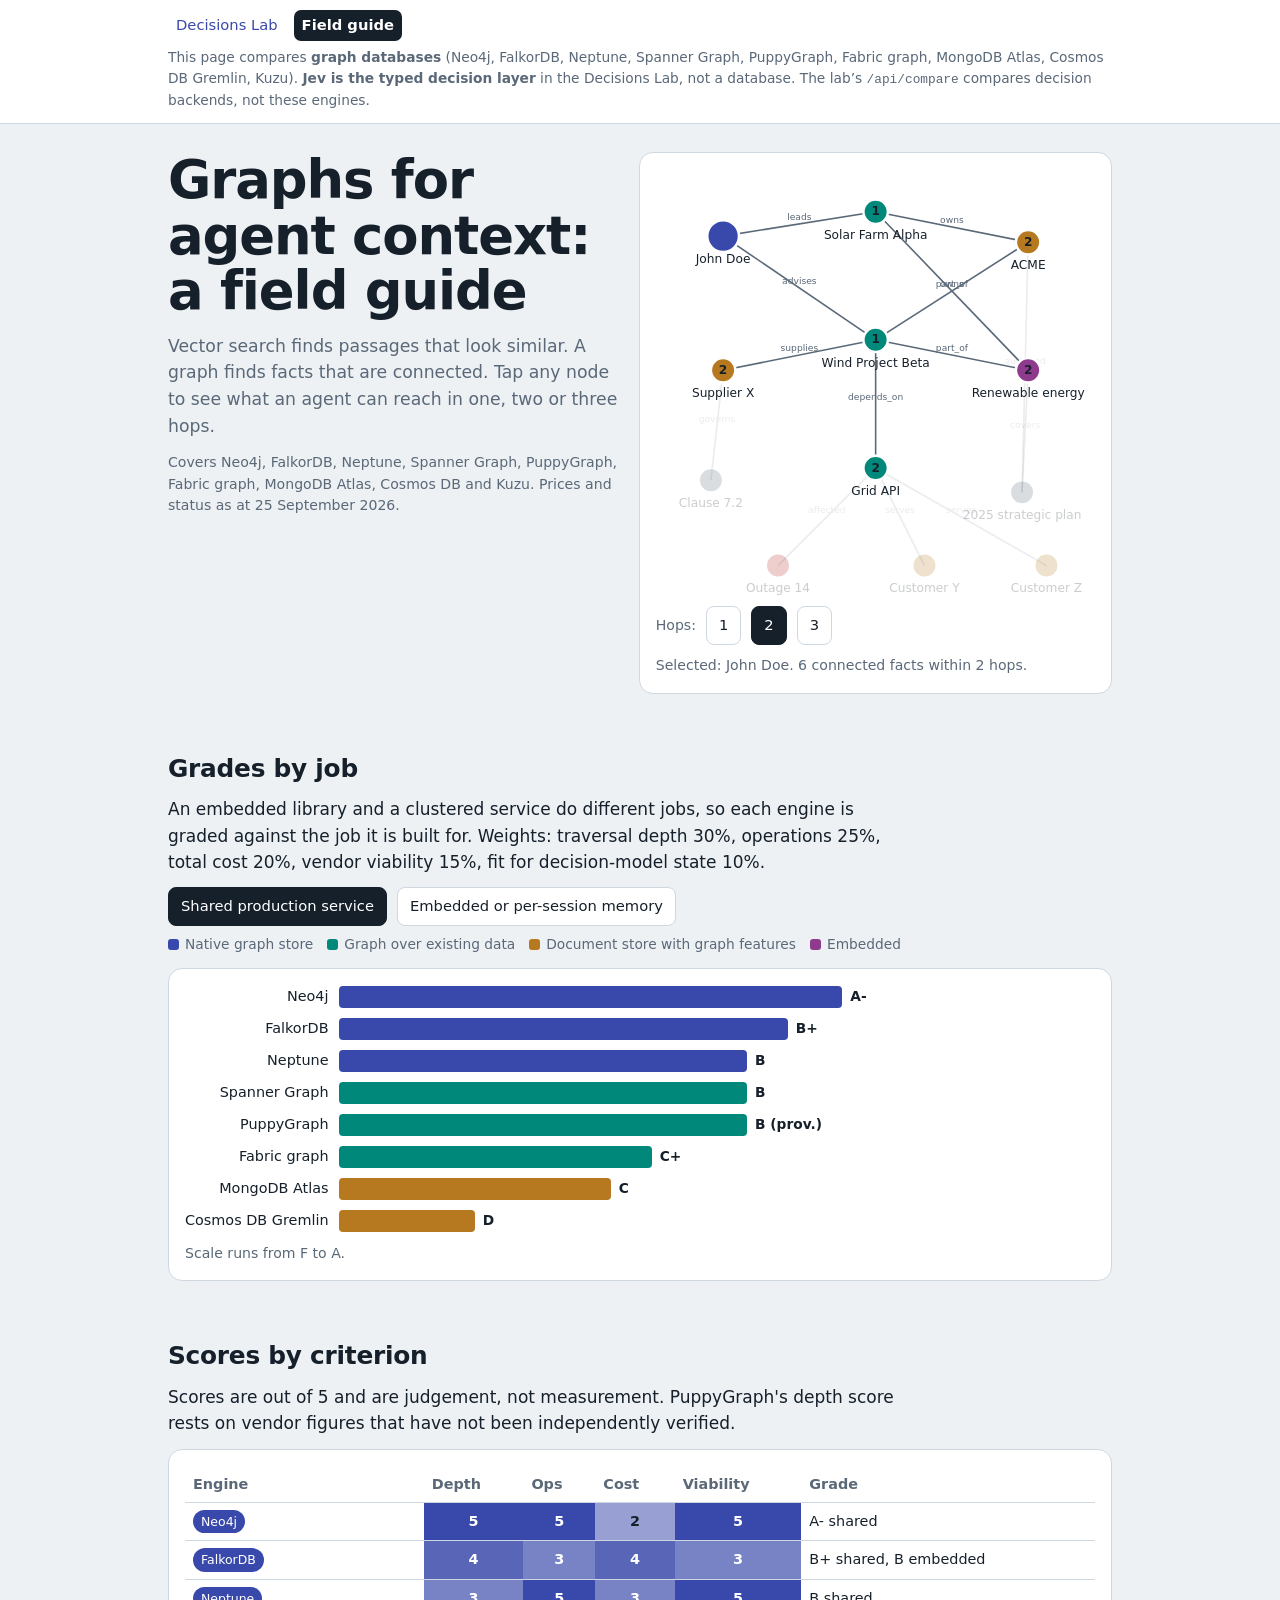
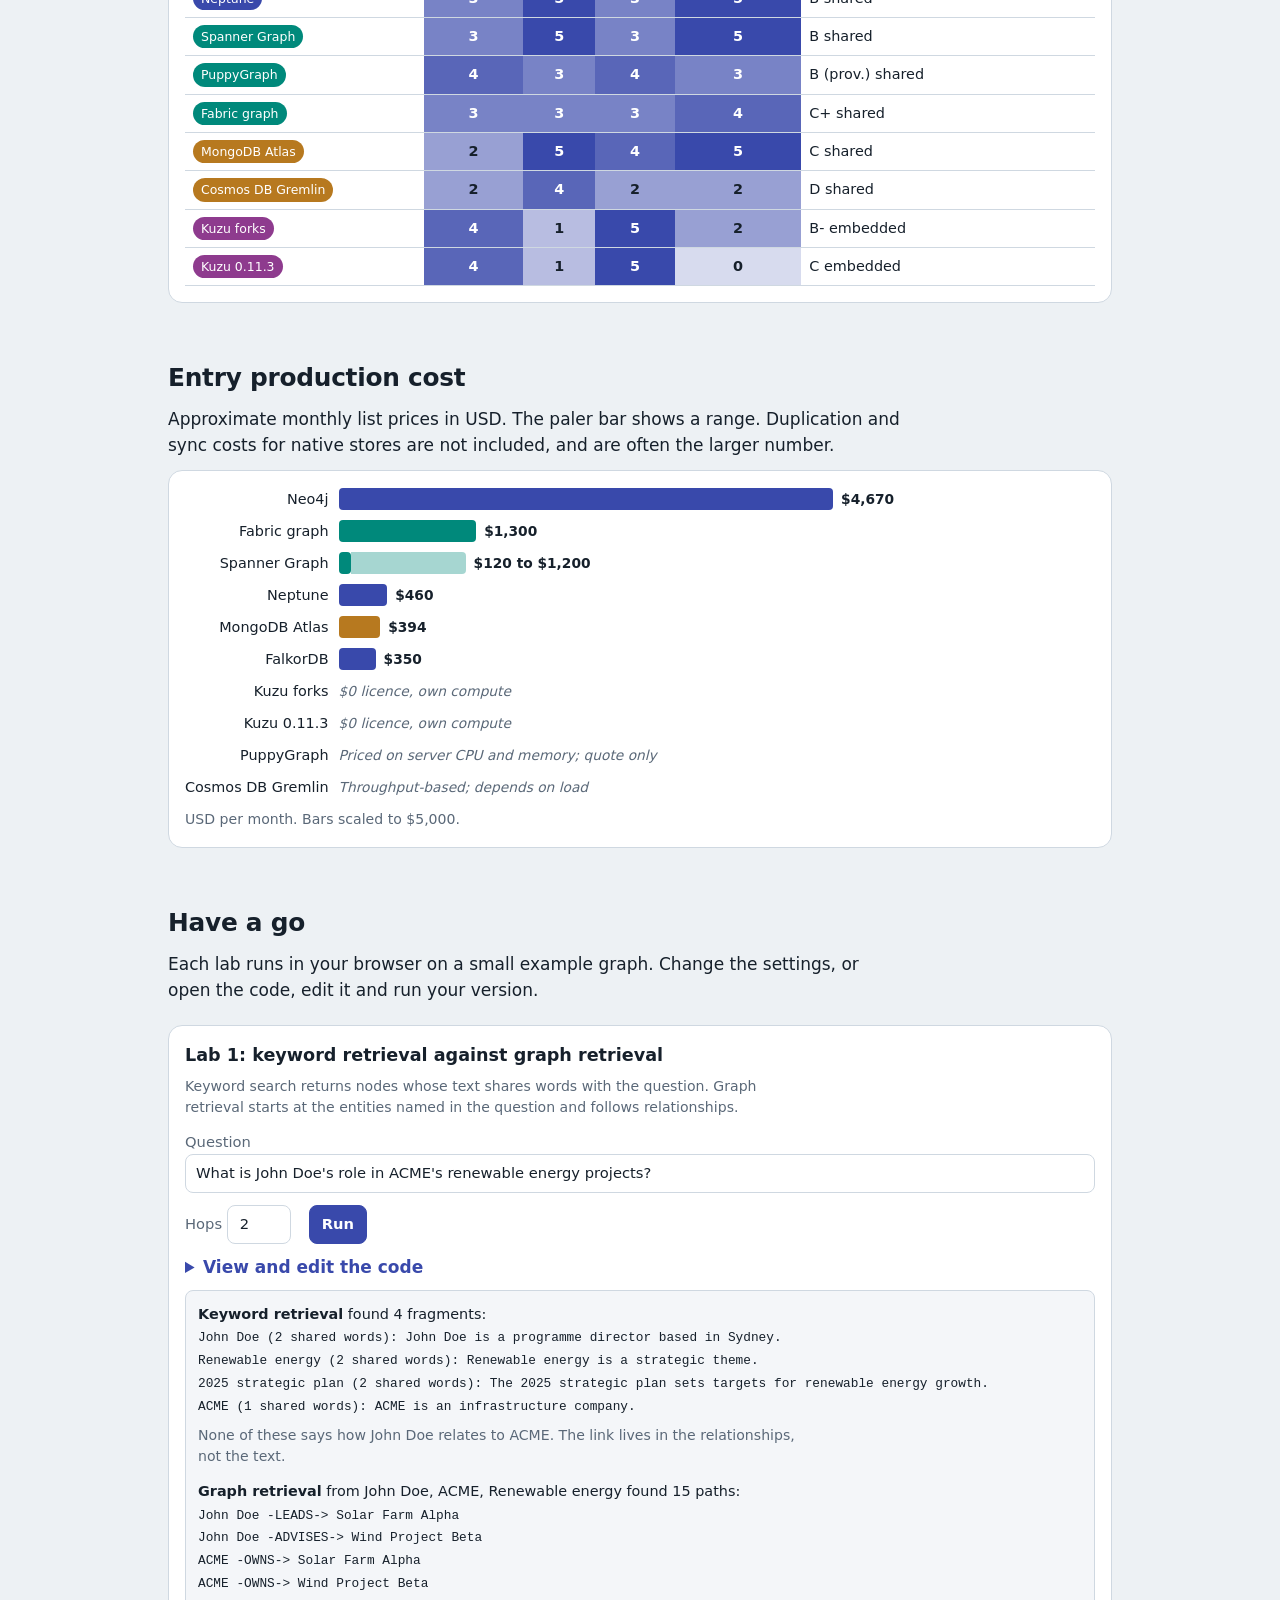
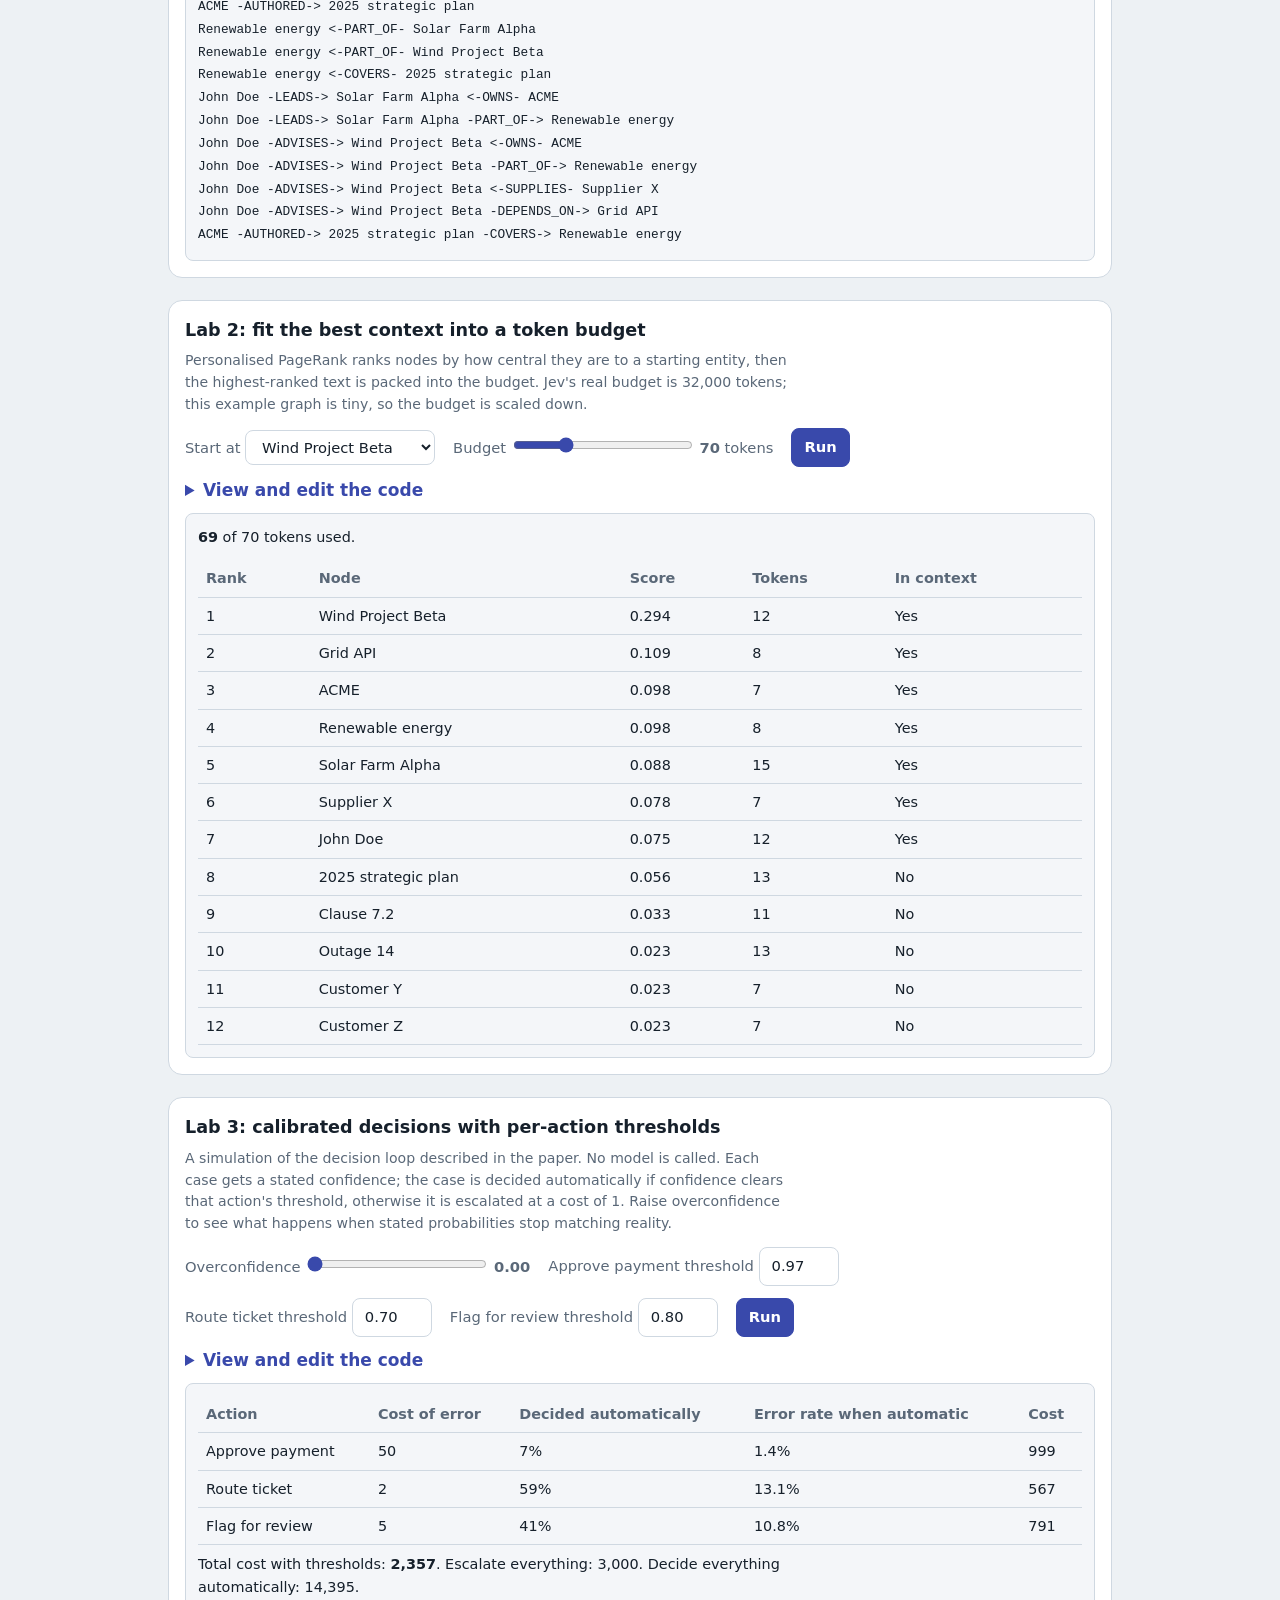
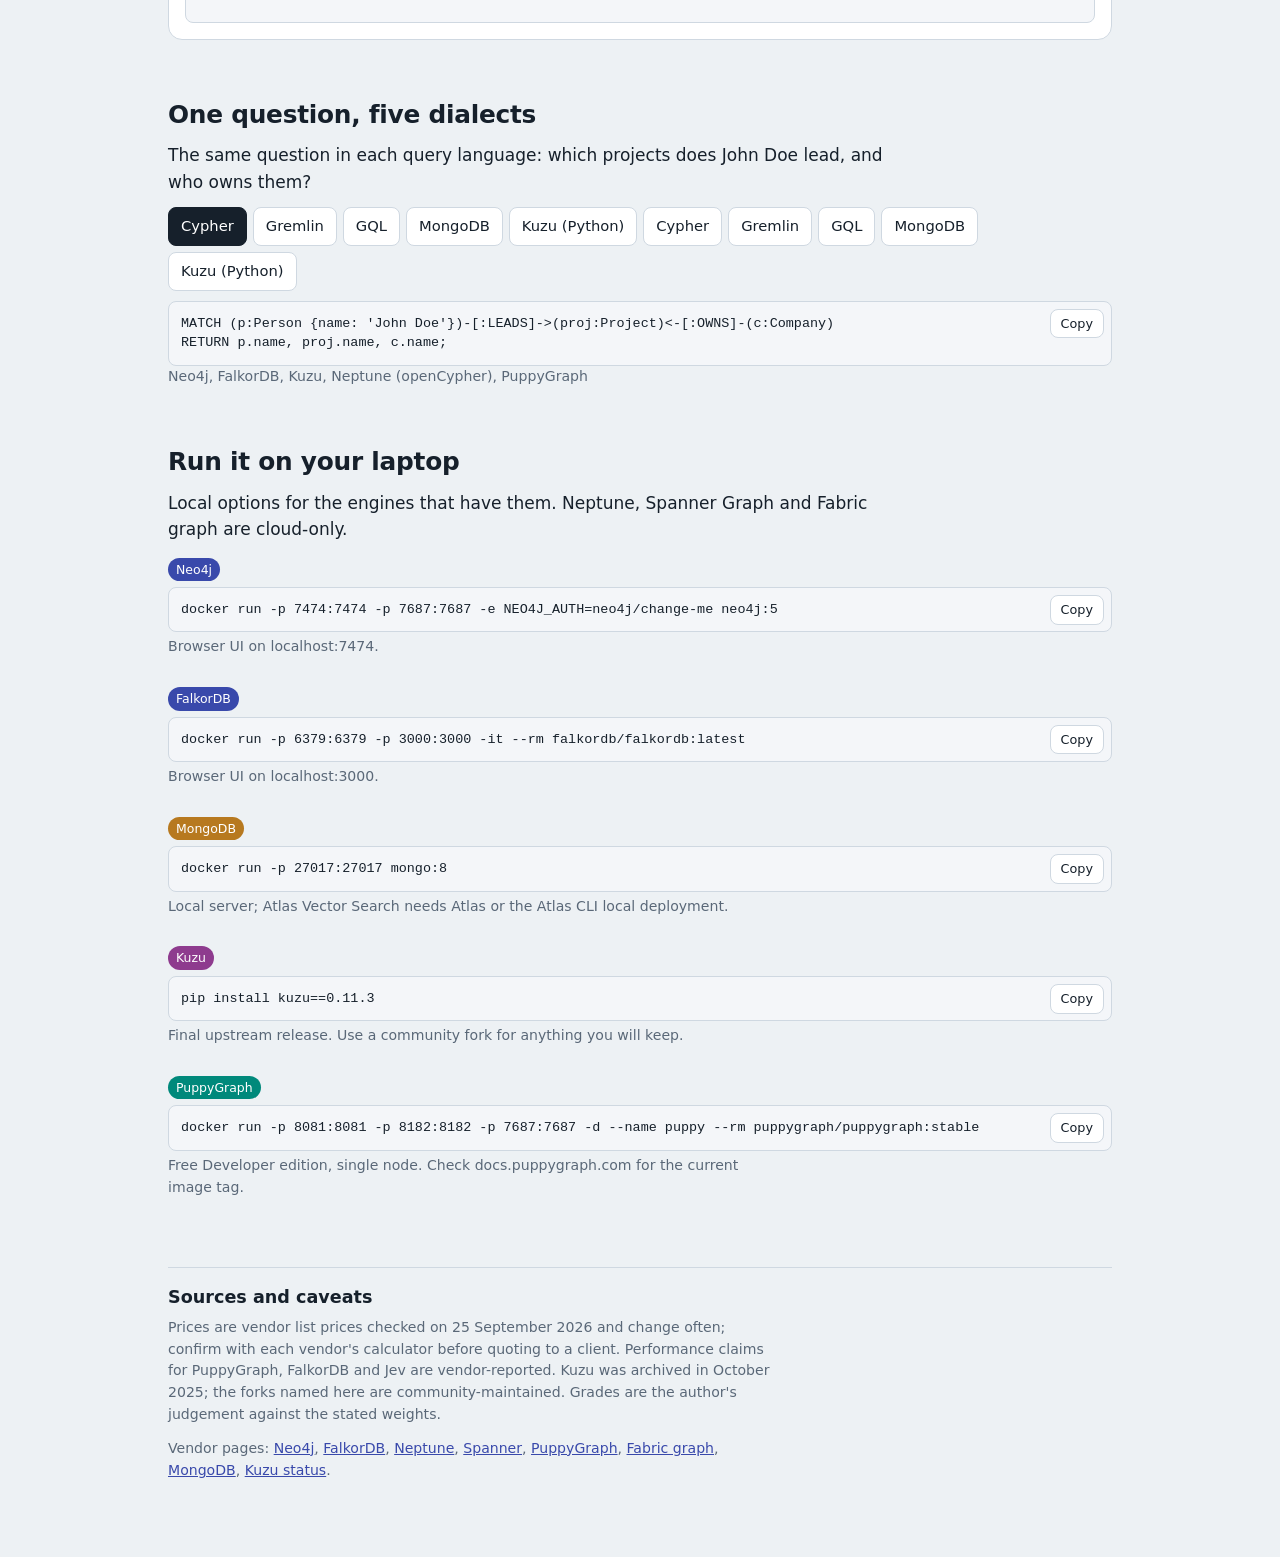
==== web/field-guide.html @ 36dfdb2a "Replace Streamlit template with GraphRAG Decisions Lab Serve the typed-decision lab at / and the gra" ====
<!DOCTYPE html>
<!-- saved from url=(0092)https://df6c5aef-cddd-4e1d-be6d-79af38deee7f.frame.claudeusercontent.com/_f/1790283104-c4ec/ -->
<html lang="en-GB" data-theme="light" style="color-scheme: light;"><head><meta http-equiv="Content-Type" content="text/html; charset=UTF-8">

<meta name="viewport" content="width=device-width, initial-scale=1, viewport-fit=cover">
<title>Graphs for agent context: a field guide</title>
<link rel="preconnect" href="https://fonts.googleapis.com/">
<link rel="preconnect" href="https://fonts.gstatic.com/" crossorigin="">
<link href="field-guide_files/css2" rel="stylesheet">
<style>
:root{
  --bg:#edf1f4;--paper:#ffffff;--ink:#16202b;--muted:#5a6878;--line:#cfd8e1;--code:#f4f6f9;
  --native:#3949ab;--over:#00897b;--doc:#b7791f;--embed:#8e3b8e;--warn:#b3261e;
  box-sizing:border-box;padding-top:env(safe-area-inset-top,0px);padding-bottom:env(safe-area-inset-bottom,0px);
}
@media (prefers-color-scheme:dark){:root:not([data-theme="light"]){
  --bg:#10151c;--paper:#182029;--ink:#e6edf3;--muted:#9aa8b6;--line:#2c3845;--code:#121920;
  --native:#8c9eff;--over:#4db6ac;--doc:#e0a84a;--embed:#d08bd0;--warn:#ff8a80;}}
:root[data-theme="dark"]{--bg:#10151c;--paper:#182029;--ink:#e6edf3;--muted:#9aa8b6;--line:#2c3845;--code:#121920;
  --native:#8c9eff;--over:#4db6ac;--doc:#e0a84a;--embed:#d08bd0;--warn:#ff8a80;}
html{scroll-padding-top:env(safe-area-inset-top,0px)}
*,*::before,*::after{box-sizing:inherit}
body{margin:0;background:var(--bg);color:var(--ink);font:400 17px/1.55 "Instrument Sans",system-ui,-apple-system,"Segoe UI",sans-serif}
main{max-width:980px;margin:0 auto;padding:28px 18px 64px}
h1{font-size:clamp(2rem,6vw,3.3rem);line-height:1.05;letter-spacing:-.02em;margin:0 0 14px;font-weight:700;max-width:16ch}
h2{font-size:1.55rem;letter-spacing:-.01em;margin:56px 0 8px}
h3{font-size:1.1rem;margin:0 0 6px}
p{max-width:68ch;margin:0 0 12px}
.lede{color:var(--muted);font-size:1.08rem}
a{color:var(--native)}
code,pre,textarea{font-family:"JetBrains Mono",ui-monospace,Menlo,Consolas,monospace;font-size:.84rem}
.hero{display:grid;grid-template-columns:1fr;gap:20px;align-items:start}
@media(min-width:820px){.hero{grid-template-columns:1fr 1.05fr}}
.panel{background:var(--paper);border:1px solid var(--line);border-radius:14px;padding:16px}
.graphbox svg{width:100%;height:auto;display:block}
.node circle{stroke:var(--paper);stroke-width:2;cursor:pointer}
.node text{font-size:10px;fill:var(--ink);pointer-events:none}
.node.dim{opacity:.22}.edge.dim{opacity:.12}
.edge line{stroke:var(--muted);stroke-width:1.3}
.edge text{font-size:7.5px;fill:var(--muted)}
.hopbadge{font-size:9px;font-weight:700;fill:#fff;pointer-events:none}
.controls{display:flex;flex-wrap:wrap;gap:10px;align-items:center;margin:10px 0 0}
button,select,input[type=number]{font:inherit;font-size:.92rem;border:1px solid var(--line);background:var(--paper);color:var(--ink);border-radius:8px;padding:7px 12px}
button{cursor:pointer}
button.primary{background:var(--native);border-color:var(--native);color:#fff;font-weight:600}
button[aria-pressed="true"]{background:var(--ink);color:var(--paper);border-color:var(--ink)}
button:focus-visible,select:focus-visible,input:focus-visible,textarea:focus-visible{outline:3px solid var(--over);outline-offset:2px}
label{font-size:.92rem;color:var(--muted)}
input[type=range]{width:180px;accent-color:var(--native)}
.legend{display:flex;flex-wrap:wrap;gap:14px;font-size:.86rem;color:var(--muted);margin:8px 0 12px}
.legend span::before{content:"";display:inline-block;width:11px;height:11px;border-radius:3px;margin-right:6px;vertical-align:-1px;background:var(--c)}
.chart svg{width:100%;height:auto;display:block}
.chart text{fill:var(--ink);font-family:"Instrument Sans",system-ui,sans-serif}
.scroll{overflow-x:auto}
table{border-collapse:collapse;width:100%;font-size:.9rem}
th,td{text-align:left;padding:7px 8px;border-bottom:1px solid var(--line);vertical-align:top}
th{color:var(--muted);font-weight:600}
td.num{text-align:center;font-weight:700}
.heat td.num{color:#fff}
.lab{margin-top:22px}
.lab .params{display:flex;flex-wrap:wrap;gap:12px 18px;align-items:center;margin:8px 0}
details{margin:10px 0}
summary{cursor:pointer;color:var(--native);font-weight:600}
textarea{width:100%;min-height:220px;background:var(--code);color:var(--ink);border:1px solid var(--line);border-radius:8px;padding:10px;line-height:1.45;tab-size:2}
.out{background:var(--code);border:1px solid var(--line);border-radius:8px;padding:12px;margin-top:10px;font-size:.9rem;overflow-x:auto}
.out .path{font-family:"JetBrains Mono",monospace;font-size:.8rem;display:block;margin:3px 0}
.note{font-size:.88rem;color:var(--muted)}
.err{color:var(--warn)}
.tabs{display:flex;flex-wrap:wrap;gap:6px;margin:10px 0}
pre{background:var(--code);border:1px solid var(--line);border-radius:8px;padding:12px;overflow-x:auto;margin:0;line-height:1.45}
.snip{position:relative}
.copy{position:absolute;top:8px;right:8px;font-size:.8rem;padding:4px 10px}
.runlist{display:grid;gap:14px}
.pill{display:inline-block;white-space:nowrap;font-size:.78rem;padding:2px 8px;border-radius:99px;color:#fff;background:var(--c)}
.hero>*,.runlist>*,.snip,.panel{min-width:0}
pre{max-width:100%}
.bars{display:grid;grid-template-columns:minmax(96px,max-content) 1fr;gap:8px 10px;align-items:center;font-size:.9rem}
.bars .blab{text-align:right;color:var(--ink)}
.bars .track{position:relative;height:24px;display:flex;align-items:center;gap:8px}
.bars .bar{height:22px;border-radius:4px;background:var(--c);flex:none}
.bars .rng{height:22px;border-radius:0 4px 4px 0;background:var(--c);opacity:.35;flex:none;margin-left:-8px}
.bars .val{font-weight:700;white-space:nowrap;font-size:.86rem}
.bars .val.soft{font-weight:400;font-style:italic;color:var(--muted);white-space:normal}
.axis{display:flex;justify-content:space-between;font-size:.8rem;color:var(--muted);margin:6px 0 0}
footer{margin-top:56px;border-top:1px solid var(--line);padding-top:16px}
@media (prefers-reduced-motion:reduce){*{transition:none!important}}

.demo-bar{position:sticky;top:0;z-index:20;background:var(--paper);border-bottom:1px solid var(--line)}
.demo-bar-in{max-width:980px;margin:0 auto;padding:10px 18px 12px;display:grid;gap:6px}
.demo-bar nav{display:flex;flex-wrap:wrap;gap:8px;align-items:center;font-size:.92rem}
.demo-bar a{color:var(--native);text-decoration:none;padding:4px 8px;border-radius:7px}
.demo-bar a:hover{background:var(--code)}
.demo-bar .here{padding:4px 8px;border-radius:7px;background:var(--ink);color:var(--paper);font-weight:600}
.demo-bar p{margin:0;max-width:none;font-size:.86rem;color:var(--muted)}
.demo-bar code{font-size:.8rem}
</style>
</head>
<body>
<header class="demo-bar">
  <div class="demo-bar-in">
    <nav aria-label="Demo pages">
      <a href="/">Decisions Lab</a>
      <span class="here">Field guide</span>
    </nav>
    <p>This page compares <strong>graph databases</strong> (Neo4j, FalkorDB, Neptune, Spanner Graph, PuppyGraph, Fabric graph, MongoDB Atlas, Cosmos DB Gremlin, Kuzu). <strong>Jev is the typed decision layer</strong> in the Decisions Lab, not a database. The lab&rsquo;s <code>/api/compare</code> compares decision backends, not these engines.</p>
  </div>
</header>

<main>

<section class="hero">
  <div>
    <h1>Graphs for agent context: a field guide</h1>
    <p class="lede">Vector search finds passages that look similar. A graph finds facts that are connected. Tap any node to see what an agent can reach in one, two or three hops.</p>
    <p class="note">Covers Neo4j, FalkorDB, Neptune, Spanner Graph, PuppyGraph, Fabric graph, MongoDB Atlas, Cosmos DB and Kuzu. Prices and status as at 25 September 2026.</p>
  </div>
  <div class="panel graphbox">
    <svg id="heroGraph" viewBox="0 0 360 350" role="img" aria-label="Example knowledge graph. Select a node to highlight its neighbourhood."><g class="edge"><line x1="55" y1="55" x2="180" y2="35"></line><text x="117.5" y="42" text-anchor="middle">leads</text></g><g class="edge"><line x1="55" y1="55" x2="180" y2="140"></line><text x="117.5" y="94.5" text-anchor="middle">advises</text></g><g class="edge"><line x1="305" y1="60" x2="180" y2="35"></line><text x="242.5" y="44.5" text-anchor="middle">owns</text></g><g class="edge"><line x1="305" y1="60" x2="180" y2="140"></line><text x="242.5" y="97" text-anchor="middle">owns</text></g><g class="edge"><line x1="180" y1="35" x2="305" y2="165"></line><text x="242.5" y="97" text-anchor="middle">part_of</text></g><g class="edge"><line x1="180" y1="140" x2="305" y2="165"></line><text x="242.5" y="149.5" text-anchor="middle">part_of</text></g><g class="edge dim"><line x1="300" y1="265" x2="305" y2="165"></line><text x="302.5" y="212" text-anchor="middle">covers</text></g><g class="edge dim"><line x1="305" y1="60" x2="300" y2="265"></line><text x="302.5" y="159.5" text-anchor="middle">authored</text></g><g class="edge"><line x1="55" y1="165" x2="180" y2="140"></line><text x="117.5" y="149.5" text-anchor="middle">supplies</text></g><g class="edge dim"><line x1="45" y1="255" x2="55" y2="165"></line><text x="50" y="207" text-anchor="middle">governs</text></g><g class="edge"><line x1="180" y1="140" x2="180" y2="245"></line><text x="180" y="189.5" text-anchor="middle">depends_on</text></g><g class="edge dim"><line x1="100" y1="325" x2="180" y2="245"></line><text x="140" y="282" text-anchor="middle">affected</text></g><g class="edge dim"><line x1="180" y1="245" x2="220" y2="325"></line><text x="200" y="282" text-anchor="middle">serves</text></g><g class="edge dim"><line x1="180" y1="245" x2="320" y2="325"></line><text x="250" y="282" text-anchor="middle">serves</text></g><g class="node" tabindex="0" role="button" aria-label="John Doe"><circle cx="55" cy="55" r="13" fill="var(--native)"></circle><text x="55" y="77" text-anchor="middle">John Doe</text></g><g class="node" tabindex="0" role="button" aria-label="Solar Farm Alpha"><circle cx="180" cy="35" r="10" fill="var(--over)"></circle><text x="180" y="38" text-anchor="middle" class="hopbadge">1</text><text x="180" y="57" text-anchor="middle">Solar Farm Alpha</text></g><g class="node" tabindex="0" role="button" aria-label="ACME"><circle cx="305" cy="60" r="10" fill="var(--doc)"></circle><text x="305" y="63" text-anchor="middle" class="hopbadge">2</text><text x="305" y="82" text-anchor="middle">ACME</text></g><g class="node" tabindex="0" role="button" aria-label="Wind Project Beta"><circle cx="180" cy="140" r="10" fill="var(--over)"></circle><text x="180" y="143" text-anchor="middle" class="hopbadge">1</text><text x="180" y="162" text-anchor="middle">Wind Project Beta</text></g><g class="node" tabindex="0" role="button" aria-label="Renewable energy"><circle cx="305" cy="165" r="10" fill="var(--embed)"></circle><text x="305" y="168" text-anchor="middle" class="hopbadge">2</text><text x="305" y="187" text-anchor="middle">Renewable energy</text></g><g class="node dim" tabindex="0" role="button" aria-label="2025 strategic plan"><circle cx="300" cy="265" r="10" fill="var(--muted)"></circle><text x="300" y="287" text-anchor="middle">2025 strategic plan</text></g><g class="node" tabindex="0" role="button" aria-label="Supplier X"><circle cx="55" cy="165" r="10" fill="var(--doc)"></circle><text x="55" y="168" text-anchor="middle" class="hopbadge">2</text><text x="55" y="187" text-anchor="middle">Supplier X</text></g><g class="node dim" tabindex="0" role="button" aria-label="Clause 7.2"><circle cx="45" cy="255" r="10" fill="var(--muted)"></circle><text x="45" y="277" text-anchor="middle">Clause 7.2</text></g><g class="node" tabindex="0" role="button" aria-label="Grid API"><circle cx="180" cy="245" r="10" fill="var(--over)"></circle><text x="180" y="248" text-anchor="middle" class="hopbadge">2</text><text x="180" y="267" text-anchor="middle">Grid API</text></g><g class="node dim" tabindex="0" role="button" aria-label="Outage 14"><circle cx="100" cy="325" r="10" fill="var(--warn)"></circle><text x="100" y="347" text-anchor="middle">Outage 14</text></g><g class="node dim" tabindex="0" role="button" aria-label="Customer Y"><circle cx="220" cy="325" r="10" fill="var(--doc)"></circle><text x="220" y="347" text-anchor="middle">Customer Y</text></g><g class="node dim" tabindex="0" role="button" aria-label="Customer Z"><circle cx="320" cy="325" r="10" fill="var(--doc)"></circle><text x="320" y="347" text-anchor="middle">Customer Z</text></g></svg>
    <div class="controls">
      <span class="note">Hops:</span>
      <button data-hop="1">1</button><button data-hop="2" aria-pressed="true">2</button><button data-hop="3">3</button>
      <span class="note" id="heroStatus">Selected: John Doe. 6 connected facts within 2 hops.</span>
    </div>
  </div>
</section>

<h2>Grades by job</h2>
<p>An embedded library and a clustered service do different jobs, so each engine is graded against the job it is built for. Weights: traversal depth 30%, operations 25%, total cost 20%, vendor viability 15%, fit for decision-model state 10%.</p>
<div class="controls" role="group" aria-label="Choose job">
  <button id="jobShared" aria-pressed="true">Shared production service</button>
  <button id="jobEmbed">Embedded or per-session memory</button>
</div>
<div class="legend">
  <span style="--c:var(--native)">Native graph store</span>
  <span style="--c:var(--over)">Graph over existing data</span>
  <span style="--c:var(--doc)">Document store with graph features</span>
  <span style="--c:var(--embed)">Embedded</span>
</div>
<div class="panel chart" id="gradeChart"><div class="bars"><div class="blab">Neo4j</div><div class="track"><div class="bar" style="--c:var(--native);width:66.60000000000001%"></div><span class="val">A-</span></div><div class="blab">FalkorDB</div><div class="track"><div class="bar" style="--c:var(--native);width:59.4%"></div><span class="val">B+</span></div><div class="blab">Neptune</div><div class="track"><div class="bar" style="--c:var(--native);width:54%"></div><span class="val">B</span></div><div class="blab">Spanner Graph</div><div class="track"><div class="bar" style="--c:var(--over);width:54%"></div><span class="val">B</span></div><div class="blab">PuppyGraph</div><div class="track"><div class="bar" style="--c:var(--over);width:54%"></div><span class="val">B (prov.)</span></div><div class="blab">Fabric graph</div><div class="track"><div class="bar" style="--c:var(--over);width:41.4%"></div><span class="val">C+</span></div><div class="blab">MongoDB Atlas</div><div class="track"><div class="bar" style="--c:var(--doc);width:36%"></div><span class="val">C</span></div><div class="blab">Cosmos DB Gremlin</div><div class="track"><div class="bar" style="--c:var(--doc);width:18%"></div><span class="val">D</span></div></div><p class="note" style="margin:10px 0 0">Scale runs from F to A.</p></div>

<h2>Scores by criterion</h2>
<p>Scores are out of 5 and are judgement, not measurement. PuppyGraph's depth score rests on vendor figures that have not been independently verified.</p>
<div class="panel scroll"><table class="heat" id="heat"><thead><tr><th>Engine</th><th>Depth</th><th>Ops</th><th>Cost</th><th>Viability</th><th>Grade</th></tr></thead><tbody><tr><td><span class="pill" style="--c:var(--native)">Neo4j</span></td><td class="num" style="background:color-mix(in srgb, var(--native) 100%, var(--paper));color:#fff">5</td><td class="num" style="background:color-mix(in srgb, var(--native) 100%, var(--paper));color:#fff">5</td><td class="num" style="background:color-mix(in srgb, var(--native) 52%, var(--paper));color:var(--ink)">2</td><td class="num" style="background:color-mix(in srgb, var(--native) 100%, var(--paper));color:#fff">5</td><td>A- shared</td></tr><tr><td><span class="pill" style="--c:var(--native)">FalkorDB</span></td><td class="num" style="background:color-mix(in srgb, var(--native) 84%, var(--paper));color:#fff">4</td><td class="num" style="background:color-mix(in srgb, var(--native) 68%, var(--paper));color:#fff">3</td><td class="num" style="background:color-mix(in srgb, var(--native) 84%, var(--paper));color:#fff">4</td><td class="num" style="background:color-mix(in srgb, var(--native) 68%, var(--paper));color:#fff">3</td><td>B+ shared, B embedded</td></tr><tr><td><span class="pill" style="--c:var(--native)">Neptune</span></td><td class="num" style="background:color-mix(in srgb, var(--native) 68%, var(--paper));color:#fff">3</td><td class="num" style="background:color-mix(in srgb, var(--native) 100%, var(--paper));color:#fff">5</td><td class="num" style="background:color-mix(in srgb, var(--native) 68%, var(--paper));color:#fff">3</td><td class="num" style="background:color-mix(in srgb, var(--native) 100%, var(--paper));color:#fff">5</td><td>B shared</td></tr><tr><td><span class="pill" style="--c:var(--over)">Spanner Graph</span></td><td class="num" style="background:color-mix(in srgb, var(--native) 68%, var(--paper));color:#fff">3</td><td class="num" style="background:color-mix(in srgb, var(--native) 100%, var(--paper));color:#fff">5</td><td class="num" style="background:color-mix(in srgb, var(--native) 68%, var(--paper));color:#fff">3</td><td class="num" style="background:color-mix(in srgb, var(--native) 100%, var(--paper));color:#fff">5</td><td>B shared</td></tr><tr><td><span class="pill" style="--c:var(--over)">PuppyGraph</span></td><td class="num" style="background:color-mix(in srgb, var(--native) 84%, var(--paper));color:#fff">4</td><td class="num" style="background:color-mix(in srgb, var(--native) 68%, var(--paper));color:#fff">3</td><td class="num" style="background:color-mix(in srgb, var(--native) 84%, var(--paper));color:#fff">4</td><td class="num" style="background:color-mix(in srgb, var(--native) 68%, var(--paper));color:#fff">3</td><td>B (prov.) shared</td></tr><tr><td><span class="pill" style="--c:var(--over)">Fabric graph</span></td><td class="num" style="background:color-mix(in srgb, var(--native) 68%, var(--paper));color:#fff">3</td><td class="num" style="background:color-mix(in srgb, var(--native) 68%, var(--paper));color:#fff">3</td><td class="num" style="background:color-mix(in srgb, var(--native) 68%, var(--paper));color:#fff">3</td><td class="num" style="background:color-mix(in srgb, var(--native) 84%, var(--paper));color:#fff">4</td><td>C+ shared</td></tr><tr><td><span class="pill" style="--c:var(--doc)">MongoDB Atlas</span></td><td class="num" style="background:color-mix(in srgb, var(--native) 52%, var(--paper));color:var(--ink)">2</td><td class="num" style="background:color-mix(in srgb, var(--native) 100%, var(--paper));color:#fff">5</td><td class="num" style="background:color-mix(in srgb, var(--native) 84%, var(--paper));color:#fff">4</td><td class="num" style="background:color-mix(in srgb, var(--native) 100%, var(--paper));color:#fff">5</td><td>C shared</td></tr><tr><td><span class="pill" style="--c:var(--doc)">Cosmos DB Gremlin</span></td><td class="num" style="background:color-mix(in srgb, var(--native) 52%, var(--paper));color:var(--ink)">2</td><td class="num" style="background:color-mix(in srgb, var(--native) 84%, var(--paper));color:#fff">4</td><td class="num" style="background:color-mix(in srgb, var(--native) 52%, var(--paper));color:var(--ink)">2</td><td class="num" style="background:color-mix(in srgb, var(--native) 52%, var(--paper));color:var(--ink)">2</td><td>D shared</td></tr><tr><td><span class="pill" style="--c:var(--embed)">Kuzu forks</span></td><td class="num" style="background:color-mix(in srgb, var(--native) 84%, var(--paper));color:#fff">4</td><td class="num" style="background:color-mix(in srgb, var(--native) 36%, var(--paper));color:var(--ink)">1</td><td class="num" style="background:color-mix(in srgb, var(--native) 100%, var(--paper));color:#fff">5</td><td class="num" style="background:color-mix(in srgb, var(--native) 52%, var(--paper));color:var(--ink)">2</td><td>B- embedded</td></tr><tr><td><span class="pill" style="--c:var(--embed)">Kuzu 0.11.3</span></td><td class="num" style="background:color-mix(in srgb, var(--native) 84%, var(--paper));color:#fff">4</td><td class="num" style="background:color-mix(in srgb, var(--native) 36%, var(--paper));color:var(--ink)">1</td><td class="num" style="background:color-mix(in srgb, var(--native) 100%, var(--paper));color:#fff">5</td><td class="num" style="background:color-mix(in srgb, var(--native) 20%, var(--paper));color:var(--ink)">0</td><td>C embedded</td></tr></tbody></table></div>

<h2>Entry production cost</h2>
<p>Approximate monthly list prices in USD. The paler bar shows a range. Duplication and sync costs for native stores are not included, and are often the larger number.</p>
<div class="panel chart" id="costChart"><div class="bars"><div class="blab">Neo4j</div><div class="track"><div class="bar" style="--c:var(--native);width:65.38000000000001%"></div><span class="val">$4,670</span></div><div class="blab">Fabric graph</div><div class="track"><div class="bar" style="--c:var(--over);width:18.2%"></div><span class="val">$1,300</span></div><div class="blab">Spanner Graph</div><div class="track"><div class="bar" style="--c:var(--over);width:1.68%"></div><div class="rng" style="--c:var(--over);width:15.12%"></div><span class="val">$120 to $1,200</span></div><div class="blab">Neptune</div><div class="track"><div class="bar" style="--c:var(--native);width:6.4399999999999995%"></div><span class="val">$460</span></div><div class="blab">MongoDB Atlas</div><div class="track"><div class="bar" style="--c:var(--doc);width:5.516%"></div><span class="val">$394</span></div><div class="blab">FalkorDB</div><div class="track"><div class="bar" style="--c:var(--native);width:4.9%"></div><span class="val">$350</span></div><div class="blab">Kuzu forks</div><div class="track"><span class="val soft">$0 licence, own compute</span></div><div class="blab">Kuzu 0.11.3</div><div class="track"><span class="val soft">$0 licence, own compute</span></div><div class="blab">PuppyGraph</div><div class="track"><span class="val soft">Priced on server CPU and memory; quote only</span></div><div class="blab">Cosmos DB Gremlin</div><div class="track"><span class="val soft">Throughput-based; depends on load</span></div></div><p class="note" style="margin:10px 0 0">USD per month. Bars scaled to $5,000.</p></div>

<h2>Have a go</h2>
<p>Each lab runs in your browser on a small example graph. Change the settings, or open the code, edit it and run your version.</p>

<div class="panel lab" id="labA">
  <h3>Lab 1: keyword retrieval against graph retrieval</h3>
  <p class="note">Keyword search returns nodes whose text shares words with the question. Graph retrieval starts at the entities named in the question and follows relationships.</p>
  <div class="params">
    <label style="flex:1 1 100%">Question <input id="aQ" style="width:100%;font:inherit;padding:7px 10px;border:1px solid var(--line);border-radius:8px;background:var(--paper);color:var(--ink)" value="What is John Doe&#39;s role in ACME&#39;s renewable energy projects?"></label>
    <label>Hops <input id="aK" type="number" min="1" max="4" value="2" style="width:64px"></label>
    <button class="primary" data-run="A">Run</button>
  </div>
  <details><summary>View and edit the code</summary><textarea id="aCode" spellcheck="false"></textarea>
    <div class="controls"><button data-runedit="A">Run edited code</button><button data-reset="A">Reset code</button></div></details>
  <div class="out" id="aOut"><strong>Keyword retrieval</strong> found 4 fragments:<span class="path">John Doe (2 shared words): John Doe is a programme director based in Sydney.</span><span class="path">Renewable energy (2 shared words): Renewable energy is a strategic theme.</span><span class="path">2025 strategic plan (2 shared words): The 2025 strategic plan sets targets for renewable energy growth.</span><span class="path">ACME (1 shared words): ACME is an infrastructure company.</span><p class="note" style="margin-top:8px">None of these says how John Doe relates to ACME. The link lives in the relationships, not the text.</p><strong>Graph retrieval</strong> from John Doe, ACME, Renewable energy found 15 paths:<span class="path">John Doe -LEADS-&gt; Solar Farm Alpha</span><span class="path">John Doe -ADVISES-&gt; Wind Project Beta</span><span class="path">ACME -OWNS-&gt; Solar Farm Alpha</span><span class="path">ACME -OWNS-&gt; Wind Project Beta</span><span class="path">ACME -AUTHORED-&gt; 2025 strategic plan</span><span class="path">Renewable energy &lt;-PART_OF- Solar Farm Alpha</span><span class="path">Renewable energy &lt;-PART_OF- Wind Project Beta</span><span class="path">Renewable energy &lt;-COVERS- 2025 strategic plan</span><span class="path">John Doe -LEADS-&gt; Solar Farm Alpha &lt;-OWNS- ACME</span><span class="path">John Doe -LEADS-&gt; Solar Farm Alpha -PART_OF-&gt; Renewable energy</span><span class="path">John Doe -ADVISES-&gt; Wind Project Beta &lt;-OWNS- ACME</span><span class="path">John Doe -ADVISES-&gt; Wind Project Beta -PART_OF-&gt; Renewable energy</span><span class="path">John Doe -ADVISES-&gt; Wind Project Beta &lt;-SUPPLIES- Supplier X</span><span class="path">John Doe -ADVISES-&gt; Wind Project Beta -DEPENDS_ON-&gt; Grid API</span><span class="path">ACME -AUTHORED-&gt; 2025 strategic plan -COVERS-&gt; Renewable energy</span></div>
</div>

<div class="panel lab" id="labB">
  <h3>Lab 2: fit the best context into a token budget</h3>
  <p class="note">Personalised PageRank ranks nodes by how central they are to a starting entity, then the highest-ranked text is packed into the budget. Jev's real budget is 32,000 tokens; this example graph is tiny, so the budget is scaled down.</p>
  <div class="params">
    <label>Start at <select id="bSeed"><option value="john">John Doe</option><option value="solar">Solar Farm Alpha</option><option value="acme">ACME</option><option value="wind" selected="">Wind Project Beta</option><option value="renew">Renewable energy</option><option value="plan">2025 strategic plan</option><option value="supplier">Supplier X</option><option value="clause">Clause 7.2</option><option value="api">Grid API</option><option value="outage">Outage 14</option><option value="custy">Customer Y</option><option value="custz">Customer Z</option></select></label>
    <label>Budget <input id="bBudget" type="range" min="20" max="200" step="5" value="70"> <strong id="bBudgetV">70</strong> tokens</label>
    <button class="primary" data-run="B">Run</button>
  </div>
  <details><summary>View and edit the code</summary><textarea id="bCode" spellcheck="false"></textarea>
    <div class="controls"><button data-runedit="B">Run edited code</button><button data-reset="B">Reset code</button></div></details>
  <div class="out" id="bOut"><p><strong>69</strong> of 70 tokens used.</p><div class="scroll"><table><tbody><tr><th>Rank</th><th>Node</th><th>Score</th><th>Tokens</th><th>In context</th></tr><tr><td>1</td><td>Wind Project Beta</td><td>0.294</td><td>12</td><td>Yes</td></tr><tr><td>2</td><td>Grid API</td><td>0.109</td><td>8</td><td>Yes</td></tr><tr><td>3</td><td>ACME</td><td>0.098</td><td>7</td><td>Yes</td></tr><tr><td>4</td><td>Renewable energy</td><td>0.098</td><td>8</td><td>Yes</td></tr><tr><td>5</td><td>Solar Farm Alpha</td><td>0.088</td><td>15</td><td>Yes</td></tr><tr><td>6</td><td>Supplier X</td><td>0.078</td><td>7</td><td>Yes</td></tr><tr><td>7</td><td>John Doe</td><td>0.075</td><td>12</td><td>Yes</td></tr><tr><td>8</td><td>2025 strategic plan</td><td>0.056</td><td>13</td><td>No</td></tr><tr><td>9</td><td>Clause 7.2</td><td>0.033</td><td>11</td><td>No</td></tr><tr><td>10</td><td>Outage 14</td><td>0.023</td><td>13</td><td>No</td></tr><tr><td>11</td><td>Customer Y</td><td>0.023</td><td>7</td><td>No</td></tr><tr><td>12</td><td>Customer Z</td><td>0.023</td><td>7</td><td>No</td></tr></tbody></table></div></div>
</div>

<div class="panel lab" id="labC">
  <h3>Lab 3: calibrated decisions with per-action thresholds</h3>
  <p class="note">A simulation of the decision loop described in the paper. No model is called. Each case gets a stated confidence; the case is decided automatically if confidence clears that action's threshold, otherwise it is escalated at a cost of 1. Raise overconfidence to see what happens when stated probabilities stop matching reality.</p>
  <div class="params">
    <label>Overconfidence <input id="cOver" type="range" min="0" max="0.6" step="0.05" value="0"> <strong id="cOverV">0.00</strong></label>
    <label>Approve payment threshold <input id="cT0" type="number" min="0.5" max="1" step="0.01" value="0.97" style="width:80px"></label>
    <label>Route ticket threshold <input id="cT1" type="number" min="0.5" max="1" step="0.01" value="0.70" style="width:80px"></label>
    <label>Flag for review threshold <input id="cT2" type="number" min="0.5" max="1" step="0.01" value="0.80" style="width:80px"></label>
    <button class="primary" data-run="C">Run</button>
  </div>
  <details><summary>View and edit the code</summary><textarea id="cCode" spellcheck="false"></textarea>
    <div class="controls"><button data-runedit="C">Run edited code</button><button data-reset="C">Reset code</button></div></details>
  <div class="out" id="cOut"><div class="scroll"><table><tbody><tr><th>Action</th><th>Cost of error</th><th>Decided automatically</th><th>Error rate when automatic</th><th>Cost</th></tr><tr><td>Approve payment</td><td>50</td><td>7%</td><td>1.4%</td><td>999</td></tr><tr><td>Route ticket</td><td>2</td><td>59%</td><td>13.1%</td><td>567</td></tr><tr><td>Flag for review</td><td>5</td><td>41%</td><td>10.8%</td><td>791</td></tr></tbody></table></div><p style="margin-top:8px">Total cost with thresholds: <strong>2,357</strong>. Escalate everything: 3,000. Decide everything automatically: 14,395.</p></div>
</div>

<h2>One question, five dialects</h2>
<p>The same question in each query language: which projects does John Doe lead, and who owns them?</p>
<div class="tabs" id="snipTabs" role="tablist"><button role="tab" aria-pressed="true" aria-selected="true">Cypher</button><button role="tab" aria-pressed="false" aria-selected="false">Gremlin</button><button role="tab" aria-pressed="false" aria-selected="false">GQL</button><button role="tab" aria-pressed="false" aria-selected="false">MongoDB</button><button role="tab" aria-pressed="false" aria-selected="false">Kuzu (Python)</button></div>
<div class="snip"><pre><code id="snipCode">MATCH (p:Person {name: 'John Doe'})-[:LEADS]-&gt;(proj:Project)&lt;-[:OWNS]-(c:Company)
RETURN p.name, proj.name, c.name;</code></pre><button class="copy" id="snipCopy">Copy</button></div>
<p class="note" id="snipNote">Neo4j, FalkorDB, Kuzu, Neptune (openCypher), PuppyGraph</p>

<h2>Run it on your laptop</h2>
<p>Local options for the engines that have them. Neptune, Spanner Graph and Fabric graph are cloud-only.</p>
<div class="runlist" id="runList"><div><span class="pill" style="--c:var(--native)">Neo4j</span><div class="snip" style="margin-top:6px"><pre><code>docker run -p 7474:7474 -p 7687:7687 -e NEO4J_AUTH=neo4j/change-me neo4j:5</code></pre><button class="copy" data-copyrun="0">Copy</button></div><p class="note" style="margin-top:4px">Browser UI on localhost:7474.</p></div><div><span class="pill" style="--c:var(--native)">FalkorDB</span><div class="snip" style="margin-top:6px"><pre><code>docker run -p 6379:6379 -p 3000:3000 -it --rm falkordb/falkordb:latest</code></pre><button class="copy" data-copyrun="1">Copy</button></div><p class="note" style="margin-top:4px">Browser UI on localhost:3000.</p></div><div><span class="pill" style="--c:var(--doc)">MongoDB</span><div class="snip" style="margin-top:6px"><pre><code>docker run -p 27017:27017 mongo:8</code></pre><button class="copy" data-copyrun="2">Copy</button></div><p class="note" style="margin-top:4px">Local server; Atlas Vector Search needs Atlas or the Atlas CLI local deployment.</p></div><div><span class="pill" style="--c:var(--embed)">Kuzu</span><div class="snip" style="margin-top:6px"><pre><code>pip install kuzu==0.11.3</code></pre><button class="copy" data-copyrun="3">Copy</button></div><p class="note" style="margin-top:4px">Final upstream release. Use a community fork for anything you will keep.</p></div><div><span class="pill" style="--c:var(--over)">PuppyGraph</span><div class="snip" style="margin-top:6px"><pre><code>docker run -p 8081:8081 -p 8182:8182 -p 7687:7687 -d --name puppy --rm puppygraph/puppygraph:stable</code></pre><button class="copy" data-copyrun="4">Copy</button></div><p class="note" style="margin-top:4px">Free Developer edition, single node. Check docs.puppygraph.com for the current image tag.</p></div></div>

<footer>
  <h3>Sources and caveats</h3>
  <p class="note">Prices are vendor list prices checked on 25 September 2026 and change often; confirm with each vendor's calculator before quoting to a client. Performance claims for PuppyGraph, FalkorDB and Jev are vendor-reported. Kuzu was archived in October 2025; the forks named here are community-maintained. Grades are the author's judgement against the stated weights.</p>
  <p class="note">Vendor pages: <a href="https://neo4j.com/pricing/">Neo4j</a>, <a href="https://www.falkordb.com/plans/">FalkorDB</a>, <a href="https://aws.amazon.com/neptune/pricing/">Neptune</a>, <a href="https://cloud.google.com/spanner/pricing">Spanner</a>, <a href="https://www.puppygraph.com/pricing">PuppyGraph</a>, <a href="https://learn.microsoft.com/en-us/fabric/graph/overview">Fabric graph</a>, <a href="https://www.mongodb.com/pricing">MongoDB</a>, <a href="https://www.puppygraph.com/blog/what-is-kuzudb">Kuzu status</a>.</p>
</footer>
</main>

<script>
/* ---------- Example graph shared by the hero and the labs ---------- */
const G = {
  nodes: [
    {id:"john",label:"John Doe",type:"Person",x:55,y:55,text:"John Doe is a programme director based in Sydney."},
    {id:"solar",label:"Solar Farm Alpha",type:"Project",x:180,y:35,text:"Solar Farm Alpha is a 120 MW site commissioned in 2024."},
    {id:"acme",label:"ACME",type:"Company",x:305,y:60,text:"ACME is an infrastructure company."},
    {id:"wind",label:"Wind Project Beta",type:"Project",x:180,y:140,text:"Wind Project Beta is an offshore site in planning."},
    {id:"renew",label:"Renewable energy",type:"Theme",x:305,y:165,text:"Renewable energy is a strategic theme."},
    {id:"plan",label:"2025 strategic plan",type:"Document",x:300,y:265,text:"The 2025 strategic plan sets targets for renewable energy growth."},
    {id:"supplier",label:"Supplier X",type:"Company",x:55,y:165,text:"Supplier X manufactures turbine components."},
    {id:"clause",label:"Clause 7.2",type:"Clause",x:45,y:255,text:"Clause 7.2 allows termination after two missed deliveries."},
    {id:"api",label:"Grid API",type:"Service",x:180,y:245,text:"Grid API publishes live output data."},
    {id:"outage",label:"Outage 14",type:"Incident",x:100,y:325,text:"Outage 14 took the Grid API offline for six hours."},
    {id:"custy",label:"Customer Y",type:"Company",x:220,y:325,text:"Customer Y buys output data."},
    {id:"custz",label:"Customer Z",type:"Company",x:320,y:325,text:"Customer Z buys output data."}
  ],
  edges: [
    ["john","LEADS","solar"],["john","ADVISES","wind"],["acme","OWNS","solar"],["acme","OWNS","wind"],
    ["solar","PART_OF","renew"],["wind","PART_OF","renew"],["plan","COVERS","renew"],["acme","AUTHORED","plan"],
    ["supplier","SUPPLIES","wind"],["clause","GOVERNS","supplier"],["wind","DEPENDS_ON","api"],
    ["outage","AFFECTED","api"],["api","SERVES","custy"],["api","SERVES","custz"]
  ],
  node(id){return this.nodes.find(n=>n.id===id)},
  neighbours(id){const out=[];for(const [a,r,b] of this.edges){if(a===id)out.push({id:b,rel:r,dir:"out"});if(b===id)out.push({id:a,rel:r,dir:"in"});}return out},
  tokens(n){return Math.ceil(n.text.split(/\s+/).length*1.3)}
};
const TYPE_COL={Person:"var(--native)",Company:"var(--doc)",Project:"var(--over)",Theme:"var(--embed)",Document:"var(--muted)",Clause:"var(--muted)",Service:"var(--over)",Incident:"var(--warn)"};

function bfs(start,k){const d={[start]:0};let f=[start];for(let h=1;h<=k;h++){const nx=[];for(const id of f)for(const n of G.neighbours(id))if(d[n.id]===undefined){d[n.id]=h;nx.push(n.id)}f=nx}return d}

/* ---------- Hero graph ---------- */
let heroSel="john",heroHop=2;
const SVGNS="http://www.w3.org/2000/svg";
function el(t,a,p){const e=document.createElementNS(SVGNS,t);for(const k in a)e.setAttribute(k,a[k]);if(p)p.appendChild(e);return e}
function drawHero(){
  const svg=document.getElementById("heroGraph");svg.innerHTML="";
  const d=bfs(heroSel,heroHop);
  for(const [a,r,b] of G.edges){const A=G.node(a),B=G.node(b);
    const g=el("g",{class:"edge"+((d[a]!==undefined&&d[b]!==undefined)?"":" dim")},svg);
    el("line",{x1:A.x,y1:A.y,x2:B.x,y2:B.y},g);
    const t=el("text",{x:(A.x+B.x)/2,y:(A.y+B.y)/2-3,"text-anchor":"middle"},g);t.textContent=r.toLowerCase();}
  for(const n of G.nodes){const on=d[n.id]!==undefined;
    const g=el("g",{class:"node"+(on?"":" dim"),tabindex:0,role:"button","aria-label":n.label},svg);
    el("circle",{cx:n.x,cy:n.y,r:n.id===heroSel?13:10,fill:TYPE_COL[n.type]},g);
    if(on&&d[n.id]>0){const b=el("text",{x:n.x,y:n.y+3,"text-anchor":"middle",class:"hopbadge"},g);b.textContent=d[n.id]}
    const t=el("text",{x:n.x,y:n.y+22,"text-anchor":"middle"},g);t.textContent=n.label;
    const pick=()=>{heroSel=n.id;drawHero()};
    g.addEventListener("click",pick);g.addEventListener("keydown",e=>{if(e.key==="Enter"||e.key===" "){e.preventDefault();pick()}});}
  const reached=Object.keys(d).length-1;
  document.getElementById("heroStatus").textContent=`Selected: ${G.node(heroSel).label}. ${reached} connected facts within ${heroHop} hop${heroHop>1?"s":""}.`;
}
document.querySelectorAll("[data-hop]").forEach(b=>b.addEventListener("click",()=>{heroHop=+b.dataset.hop;document.querySelectorAll("[data-hop]").forEach(x=>x.setAttribute("aria-pressed",x===b));drawHero()}));
drawHero();

/* ---------- Engine data ---------- */
const GV={"A":4,"A-":3.7,"B+":3.3,"B":3,"B-":2.7,"C+":2.3,"C":2,"C-":1.7,"D":1,"F":0};
const E=[
 {n:"Neo4j",cat:"native",shared:"A-",embed:null,d:5,o:5,c:2,v:5,cost:4670,note:"Business Critical, 32 GB"},
 {n:"FalkorDB",cat:"native",shared:"B+",embed:"B",d:4,o:3,c:4,v:3,cost:350,note:"Pro, 8 GB with HA"},
 {n:"Neptune",cat:"native",shared:"B",embed:null,d:3,o:5,c:3,v:5,cost:460,note:"Two db.r6g.large, before storage and I/O"},
 {n:"Spanner Graph",cat:"over",shared:"B",embed:null,d:3,o:5,c:3,v:5,cost:120,hi:1200,note:"Enterprise edition, 0.1 to 1 node"},
 {n:"PuppyGraph",cat:"over",shared:"B",prov:true,embed:null,d:4,o:3,c:4,v:3,cost:null,note:"Priced on server CPU and memory; quote only"},
 {n:"Fabric graph",cat:"over",shared:"C+",embed:null,d:3,o:3,c:3,v:4,cost:1300,note:"Always on, pay-as-you-go estimate"},
 {n:"MongoDB Atlas",cat:"doc",shared:"C",embed:null,d:2,o:5,c:4,v:5,cost:394,note:"M30 cluster"},
 {n:"Cosmos DB Gremlin",cat:"doc",shared:"D",embed:null,d:2,o:4,c:2,v:2,cost:null,note:"Throughput-based; depends on load"},
 {n:"Kuzu forks",cat:"embed",shared:null,embed:"B-",d:4,o:1,c:5,v:2,cost:0,note:"Open source; your own compute"},
 {n:"Kuzu 0.11.3",cat:"embed",shared:null,embed:"C",d:4,o:1,c:5,v:0,cost:0,note:"Archived; pin only for existing use"}
];
const CV=c=>`var(--${c})`;

/* ---------- Grade chart ---------- */
let job="shared";
function drawGrades(){
  const rows=E.filter(e=>e[job]);
  let h='<div class="bars">';
  for(const e of rows){const w=GV[e[job]]/4*72;
    h+=`<div class="blab">${e.n}</div><div class="track"><div class="bar" style="--c:${CV(e.cat)};width:${Math.max(w,1)}%"></div><span class="val">${e[job]}${e.prov?" (prov.)":""}</span></div>`}
  document.getElementById("gradeChart").innerHTML=h+'</div><p class="note" style="margin:10px 0 0">Scale runs from F to A.</p>';
}
document.getElementById("jobShared").onclick=e=>{job="shared";e.target.setAttribute("aria-pressed",true);document.getElementById("jobEmbed").setAttribute("aria-pressed",false);drawGrades()};
document.getElementById("jobEmbed").onclick=e=>{job="embed";e.target.setAttribute("aria-pressed",true);document.getElementById("jobShared").setAttribute("aria-pressed",false);drawGrades()};
drawGrades();

/* ---------- Heat table ---------- */
(function(){
  const shade=v=>`color-mix(in srgb, var(--native) ${20+v*16}%, var(--paper))`;
  let h=`<thead><tr><th>Engine</th><th>Depth</th><th>Ops</th><th>Cost</th><th>Viability</th><th>Grade</th></tr></thead><tbody>`;
  for(const e of E){h+=`<tr><td><span class="pill" style="--c:${CV(e.cat)}">${e.n}</span></td>`;
    for(const k of ["d","o","c","v"]){const v=e[k];h+=`<td class="num" style="background:${shade(v)};color:${v>=3?"#fff":"var(--ink)"}">${v}</td>`}
    h+=`<td>${e.shared?e.shared+(e.prov?" (prov.)":"")+" shared":""}${e.shared&&e.embed?", ":""}${e.embed?e.embed+" embedded":""}</td></tr>`}
  document.getElementById("heat").innerHTML=h+"</tbody>";
})();

/* ---------- Cost chart ---------- */
(function(){
  const rows=[...E].sort((a,b)=>((b.hi||b.cost)??-1)-((a.hi||a.cost)??-1)),max=5000,pct=v=>v/max*70;
  const fmt=v=>"$"+v.toLocaleString("en-GB");
  let h='<div class="bars">';
  for(const e of rows){h+=`<div class="blab">${e.n}</div><div class="track">`;
    if(e.cost===null)h+=`<span class="val soft">${e.note}</span>`;
    else if(e.cost===0)h+=`<span class="val soft">$0 licence, own compute</span>`;
    else{h+=`<div class="bar" style="--c:${CV(e.cat)};width:${pct(e.cost)}%"></div>`;
      if(e.hi)h+=`<div class="rng" style="--c:${CV(e.cat)};width:${pct(e.hi-e.cost)}%"></div>`;
      h+=`<span class="val">${e.hi?fmt(e.cost)+" to "+fmt(e.hi):fmt(e.cost)}</span>`}
    h+='</div>'}
  document.getElementById("costChart").innerHTML=h+'</div><p class="note" style="margin:10px 0 0">USD per month. Bars scaled to $5,000.</p>';
})();

/* ---------- Labs ---------- */
function labA(G, question, hops){
  // Keyword retrieval: score nodes by words shared with the question
  const stop=new Set(["what","is","the","in","of","and","a","role","s"]);
  const words=question.toLowerCase().replace(/'s\b/g,"").match(/[a-z0-9]+/g).filter(w=>!stop.has(w));
  const keyword=G.nodes.map(n=>({n,score:words.filter(w=>n.text.toLowerCase().includes(w)).length}))
    .filter(r=>r.score>0).sort((a,b)=>b.score-a.score).map(r=>`${r.n.label} (${r.score} shared words): ${r.n.text}`);

  // Graph retrieval: start at entities named in the question, follow edges
  const seeds=G.nodes.filter(n=>question.toLowerCase().includes(n.label.toLowerCase())).map(n=>n.id);
  const paths=[];const seen=new Set(seeds);
  let frontier=seeds.map(id=>({id,prev:null,path:G.node(id).label}));
  for(let h=0;h<hops;h++){const next=[];
    for(const f of frontier)for(const nb of G.neighbours(f.id)){
      if(nb.id===f.prev)continue;
      const step=nb.dir==="out"?` -${nb.rel}-> `:` <-${nb.rel}- `;
      const p=f.path+step+G.node(nb.id).label;paths.push(p);
      if(!seen.has(nb.id)){seen.add(nb.id);next.push({id:nb.id,prev:f.id,path:p})}}
    frontier=next}
  return {seeds:seeds.map(id=>G.node(id).label),keyword,paths:[...new Set(paths)]};
}
function labB(G, seed, budget){
  // Personalised PageRank from the seed node, then pack text into the budget
  const ids=G.nodes.map(n=>n.id),damp=0.85;let r=Object.fromEntries(ids.map(i=>[i,i===seed?1:0]));
  for(let it=0;it<40;it++){const nr=Object.fromEntries(ids.map(i=>[i,i===seed?1-damp:0]));
    for(const i of ids){const nb=G.neighbours(i);for(const n of nb)nr[n.id]+=damp*r[i]/nb.length}r=nr}
  const ranked=ids.map(i=>({node:G.node(i),score:r[i],tokens:G.tokens(G.node(i))})).sort((a,b)=>b.score-a.score);
  let used=0;for(const x of ranked){x.included=used+x.tokens<=budget;if(x.included)used+=x.tokens}
  return {ranked,used,budget};
}
function labC(thresholds, overconfidence, cases=3000, seed=42){
  // Seeded random numbers so runs are repeatable
  let s=seed;const rnd=()=>{s|=0;s=s+0x6D2B79F5|0;let t=Math.imul(s^s>>>15,1|s);t=t+Math.imul(t^t>>>7,61|t)^t;return((t^t>>>14)>>>0)/4294967296};
  const actions=[{name:"Approve payment",errorCost:50},{name:"Route ticket",errorCost:2},{name:"Flag for review",errorCost:5}];
  const escalationCost=1;
  const stats=actions.map(a=>({...a,n:0,auto:0,wrong:0,cost:0}));let autoAllCost=0;
  for(let i=0;i<cases;i++){
    const k=Math.floor(rnd()*3),st=stats[k];st.n++;
    const stated=0.5+0.5*rnd();                         // what the model says
    const real=stated-overconfidence*(stated-0.5);        // what is actually true
    const correct=rnd()<real;
    if(!correct)autoAllCost+=st.errorCost;
    if(stated>=thresholds[k]){st.auto++;if(!correct){st.wrong++;st.cost+=st.errorCost}}
    else st.cost+=escalationCost;}
  const total=stats.reduce((t,x)=>t+x.cost,0);
  return {stats,total,escalateAll:cases*escalationCost,autoAll:autoAllCost};
}

const DEFAULT={A:labA.toString(),B:labB.toString(),C:labC.toString()};
const FN={A:labA,B:labB,C:labC};
["A","B","C"].forEach(k=>document.getElementById(k.toLowerCase()+"Code").value=DEFAULT[k]);

const esc=s=>String(s).replace(/[&<>]/g,c=>({"&":"&amp;","<":"&lt;",">":"&gt;"}[c]));
function renderA(r){
  document.getElementById("aOut").innerHTML=
   `<strong>Keyword retrieval</strong> found ${r.keyword.length} fragments:`+r.keyword.map(x=>`<span class="path">${esc(x)}</span>`).join("")+
   `<p class="note" style="margin-top:8px">None of these says how John Doe relates to ACME. The link lives in the relationships, not the text.</p>`+
   `<strong>Graph retrieval</strong> from ${esc(r.seeds.join(", ")||"no named entities")} found ${r.paths.length} paths:`+r.paths.map(x=>`<span class="path">${esc(x)}</span>`).join("");
}
function renderB(r){
  let h=`<p><strong>${r.used}</strong> of ${r.budget} tokens used.</p><div class="scroll"><table><tr><th>Rank</th><th>Node</th><th>Score</th><th>Tokens</th><th>In context</th></tr>`;
  r.ranked.forEach((x,i)=>h+=`<tr><td>${i+1}</td><td>${esc(x.node.label)}</td><td>${x.score.toFixed(3)}</td><td>${x.tokens}</td><td>${x.included?"Yes":"No"}</td></tr>`);
  document.getElementById("bOut").innerHTML=h+"</table></div>";
}
function renderC(r){
  let h=`<div class="scroll"><table><tr><th>Action</th><th>Cost of error</th><th>Decided automatically</th><th>Error rate when automatic</th><th>Cost</th></tr>`;
  for(const s of r.stats)h+=`<tr><td>${s.name}</td><td>${s.errorCost}</td><td>${(s.auto/s.n*100).toFixed(0)}%</td><td>${s.auto?(s.wrong/s.auto*100).toFixed(1):"0.0"}%</td><td>${s.cost.toLocaleString("en-GB")}</td></tr>`;
  h+=`</table></div><p style="margin-top:8px">Total cost with thresholds: <strong>${r.total.toLocaleString("en-GB")}</strong>. Escalate everything: ${r.escalateAll.toLocaleString("en-GB")}. Decide everything automatically: ${r.autoAll.toLocaleString("en-GB")}.</p>`;
  document.getElementById("cOut").innerHTML=h;
}
function params(k){
  if(k==="A")return [G,document.getElementById("aQ").value,Math.min(4,Math.max(1,+document.getElementById("aK").value||2))];
  if(k==="B")return [G,document.getElementById("bSeed").value,+document.getElementById("bBudget").value];
  return [[+cT0.value,+cT1.value,+cT2.value],+cOver.value];
}
const RENDER={A:renderA,B:renderB,C:renderC};
function run(k,fn){const out=document.getElementById(k.toLowerCase()+"Out");
  try{RENDER[k](fn(...params(k)))}catch(e){out.innerHTML=`<span class="err">Your code threw an error: ${esc(e.message)}. Fix it and run again, or reset the code.</span>`}}
document.querySelectorAll("[data-run]").forEach(b=>b.onclick=()=>run(b.dataset.run,FN[b.dataset.run]));
document.querySelectorAll("[data-reset]").forEach(b=>b.onclick=()=>{const k=b.dataset.reset;document.getElementById(k.toLowerCase()+"Code").value=DEFAULT[k];run(k,FN[k])});
document.querySelectorAll("[data-runedit]").forEach(b=>b.onclick=()=>{const k=b.dataset.runedit,out=document.getElementById(k.toLowerCase()+"Out");
  let fn;try{fn=new Function("return ("+document.getElementById(k.toLowerCase()+"Code").value+")")()}
  catch(e){out.innerHTML=e instanceof EvalError?`<span class="err">This page's security settings block running edited code. Copy the code into your browser console or a Node.js file to experiment.</span>`:`<span class="err">Your code has a syntax error: ${esc(e.message)}</span>`;return}
  run(k,fn)});

const bSeed=document.getElementById("bSeed");G.nodes.forEach(n=>bSeed.add(new Option(n.label,n.id,n.id==="wind",n.id==="wind")));
const bBudget=document.getElementById("bBudget");bBudget.oninput=()=>{document.getElementById("bBudgetV").textContent=bBudget.value;run("B",FN.B)};
bSeed.onchange=()=>run("B",FN.B);
const cOver=document.getElementById("cOver"),cT0=document.getElementById("cT0"),cT1=document.getElementById("cT1"),cT2=document.getElementById("cT2");
cOver.oninput=()=>{document.getElementById("cOverV").textContent=(+cOver.value).toFixed(2);run("C",FN.C)};
[cT0,cT1,cT2].forEach(i=>i.onchange=()=>run("C",FN.C));
run("A",FN.A);run("B",FN.B);run("C",FN.C);

/* ---------- Snippets ---------- */
const SNIPS=[
 {t:"Cypher",who:"Neo4j, FalkorDB, Kuzu, Neptune (openCypher), PuppyGraph",c:`MATCH (p:Person {name: 'John Doe'})-[:LEADS]->(proj:Project)<-[:OWNS]-(c:Company)
RETURN p.name, proj.name, c.name;`},
 {t:"Gremlin",who:"Neptune, Cosmos DB, PuppyGraph",c:`g.V().has('Person', 'name', 'John Doe')
  .out('LEADS').as('project')
  .in('OWNS').as('owner')
  .select('project', 'owner').by('name')`},
 {t:"GQL",who:"Spanner Graph needs the GRAPH line. Fabric graph runs against the graph you have open.",c:`GRAPH ProjectGraph
MATCH (p:Person {name: 'John Doe'})-[:LEADS]->(proj:Project)<-[:OWNS]-(c:Company)
RETURN p.name AS person, proj.name AS project, c.name AS owner`},
 {t:"MongoDB",who:"MongoDB Atlas. Keep maxDepth low; $graphLookup has a 100 MB memory limit per stage.",c:`db.entities.aggregate([
  { $match: { name: "John Doe" } },
  { $graphLookup: {
      from: "entities",
      startWith: "$links",
      connectFromField: "links",
      connectToField: "_id",
      maxDepth: 1,
      depthField: "hops",
      as: "network"
  } }
])`},
 {t:"Kuzu (Python)",who:"Embedded. Runs in memory with no server. Works the same on the community forks.",c:`import kuzu

db = kuzu.Database(":memory:")
conn = kuzu.Connection(db)

conn.execute("CREATE NODE TABLE Person(name STRING PRIMARY KEY)")
conn.execute("CREATE NODE TABLE Project(name STRING PRIMARY KEY)")
conn.execute("CREATE REL TABLE LEADS(FROM Person TO Project)")
conn.execute("CREATE (:Person {name: 'John Doe'})")
conn.execute("CREATE (:Project {name: 'Solar Farm Alpha'})")
conn.execute("""
  MATCH (p:Person {name: 'John Doe'}), (x:Project {name: 'Solar Farm Alpha'})
  CREATE (p)-[:LEADS]->(x)
""")

r = conn.execute("MATCH (p:Person)-[:LEADS]->(x:Project) RETURN p.name, x.name")
while r.has_next():
    print(r.get_next())`}
];
const tabs=document.getElementById("snipTabs");let cur=0;
function showSnip(i){cur=i;document.getElementById("snipCode").textContent=SNIPS[i].c;document.getElementById("snipNote").textContent=SNIPS[i].who;
  [...tabs.children].forEach((b,j)=>{b.setAttribute("aria-pressed",j===i);b.setAttribute("aria-selected",j===i)})}
SNIPS.forEach((s,i)=>{const b=document.createElement("button");b.textContent=s.t;b.setAttribute("role","tab");b.onclick=()=>showSnip(i);tabs.appendChild(b)});
showSnip(0);
async function copyText(text,btn){try{await navigator.clipboard.writeText(text);btn.textContent="Copied"}catch(e){btn.textContent="Select and copy"}setTimeout(()=>btn.textContent="Copy",1600)}
document.getElementById("snipCopy").onclick=e=>copyText(SNIPS[cur].c,e.target);

/* ---------- Local runs ---------- */
const RUNS=[
 {n:"Neo4j",cat:"native",c:"docker run -p 7474:7474 -p 7687:7687 -e NEO4J_AUTH=neo4j/change-me neo4j:5",note:"Browser UI on localhost:7474."},
 {n:"FalkorDB",cat:"native",c:"docker run -p 6379:6379 -p 3000:3000 -it --rm falkordb/falkordb:latest",note:"Browser UI on localhost:3000."},
 {n:"MongoDB",cat:"doc",c:"docker run -p 27017:27017 mongo:8",note:"Local server; Atlas Vector Search needs Atlas or the Atlas CLI local deployment."},
 {n:"Kuzu",cat:"embed",c:"pip install kuzu==0.11.3",note:"Final upstream release. Use a community fork for anything you will keep."},
 {n:"PuppyGraph",cat:"over",c:"docker run -p 8081:8081 -p 8182:8182 -p 7687:7687 -d --name puppy --rm puppygraph/puppygraph:stable",note:"Free Developer edition, single node. Check docs.puppygraph.com for the current image tag."}
];
document.getElementById("runList").innerHTML=RUNS.map((r,i)=>`<div><span class="pill" style="--c:${CV(r.cat)}">${r.n}</span><div class="snip" style="margin-top:6px"><pre><code>${esc(r.c)}</code></pre><button class="copy" data-copyrun="${i}">Copy</button></div><p class="note" style="margin-top:4px">${r.note}</p></div>`).join("");
document.querySelectorAll("[data-copyrun]").forEach(b=>b.onclick=()=>copyText(RUNS[+b.dataset.copyrun].c,b));
</script>


</body></html>
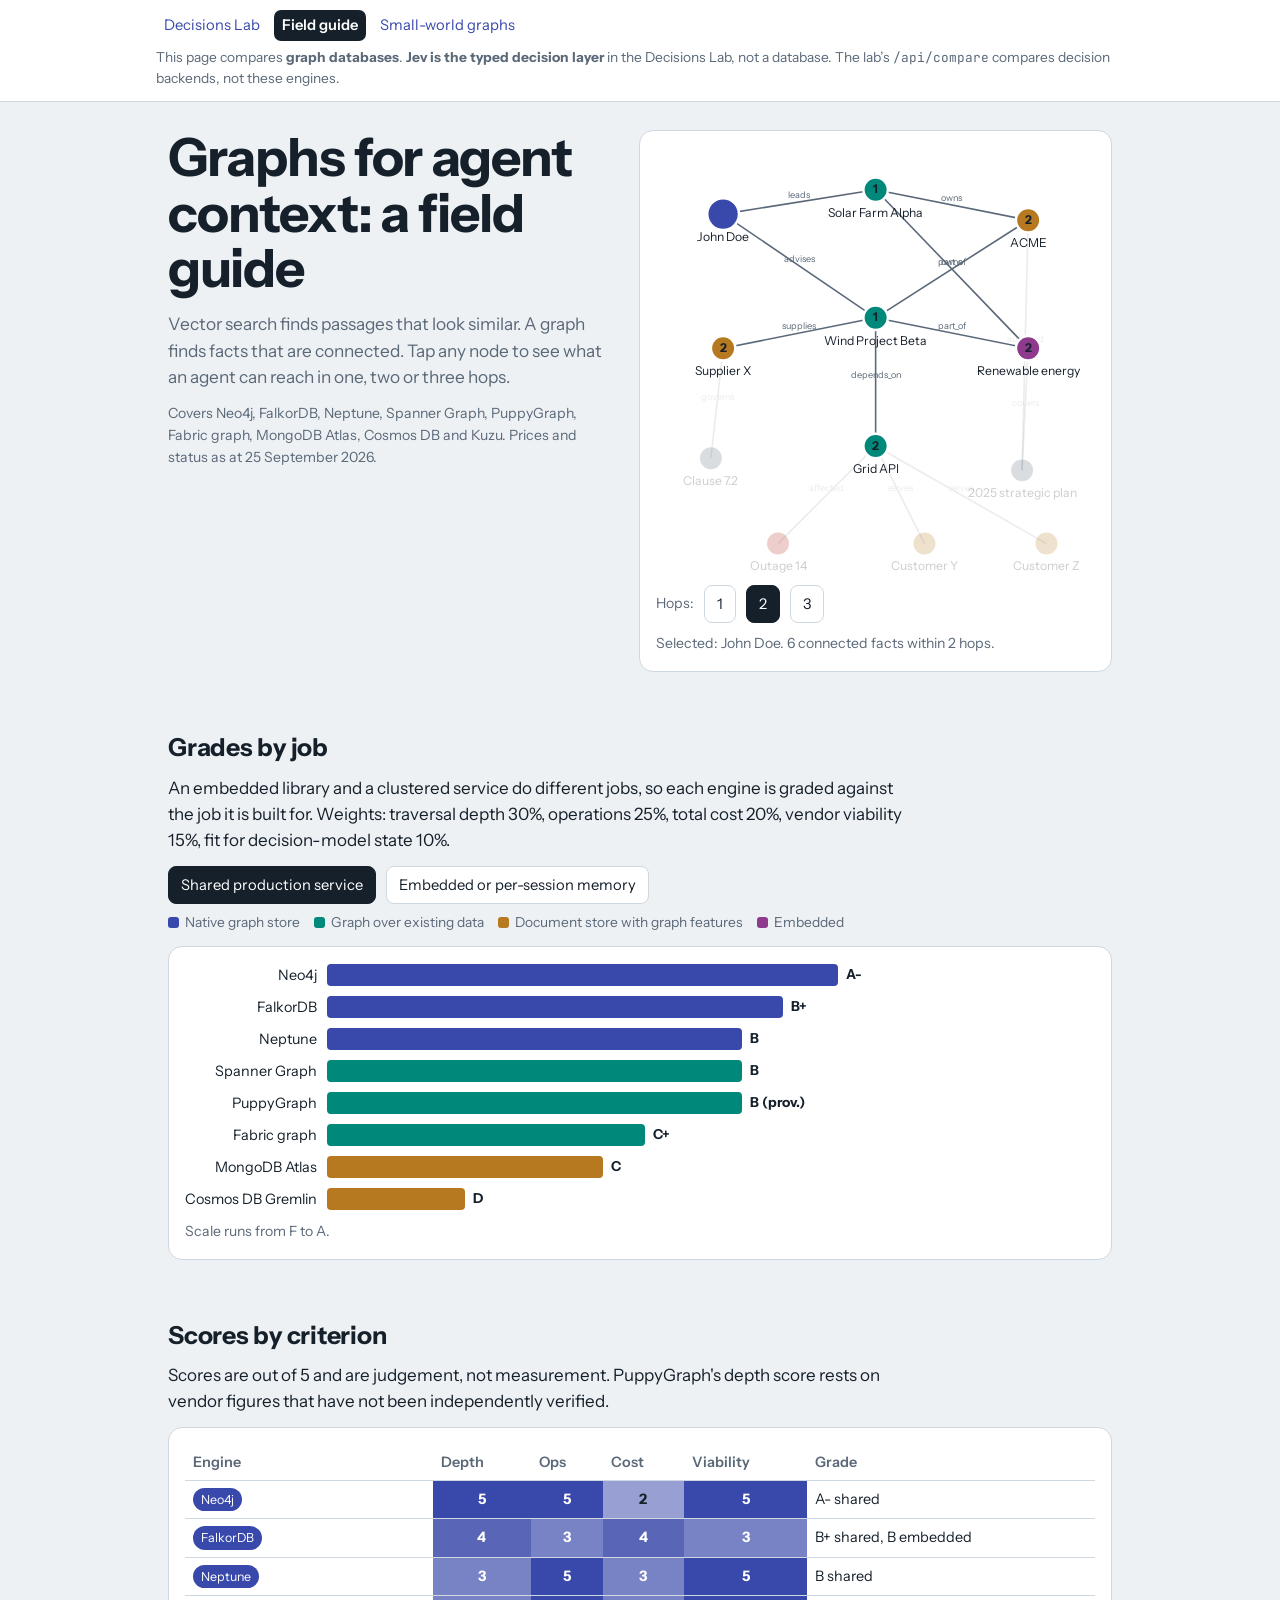
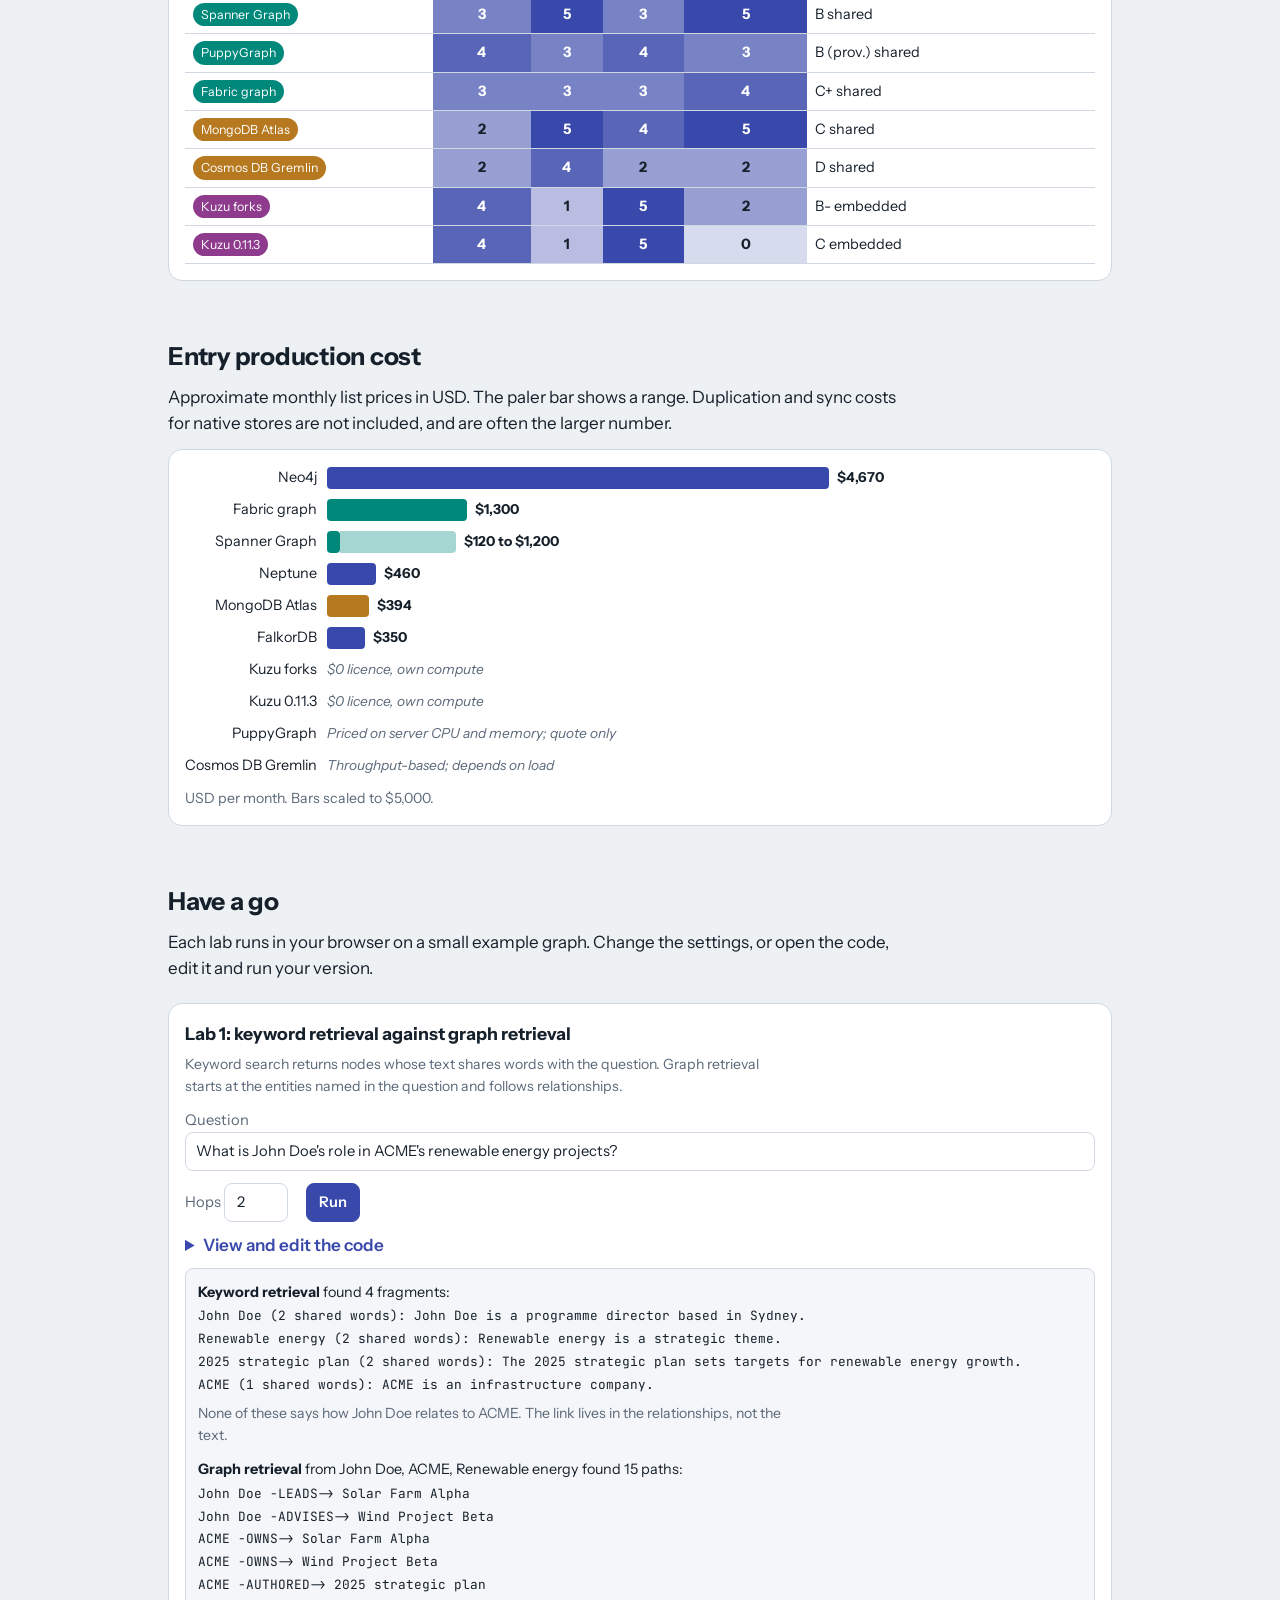
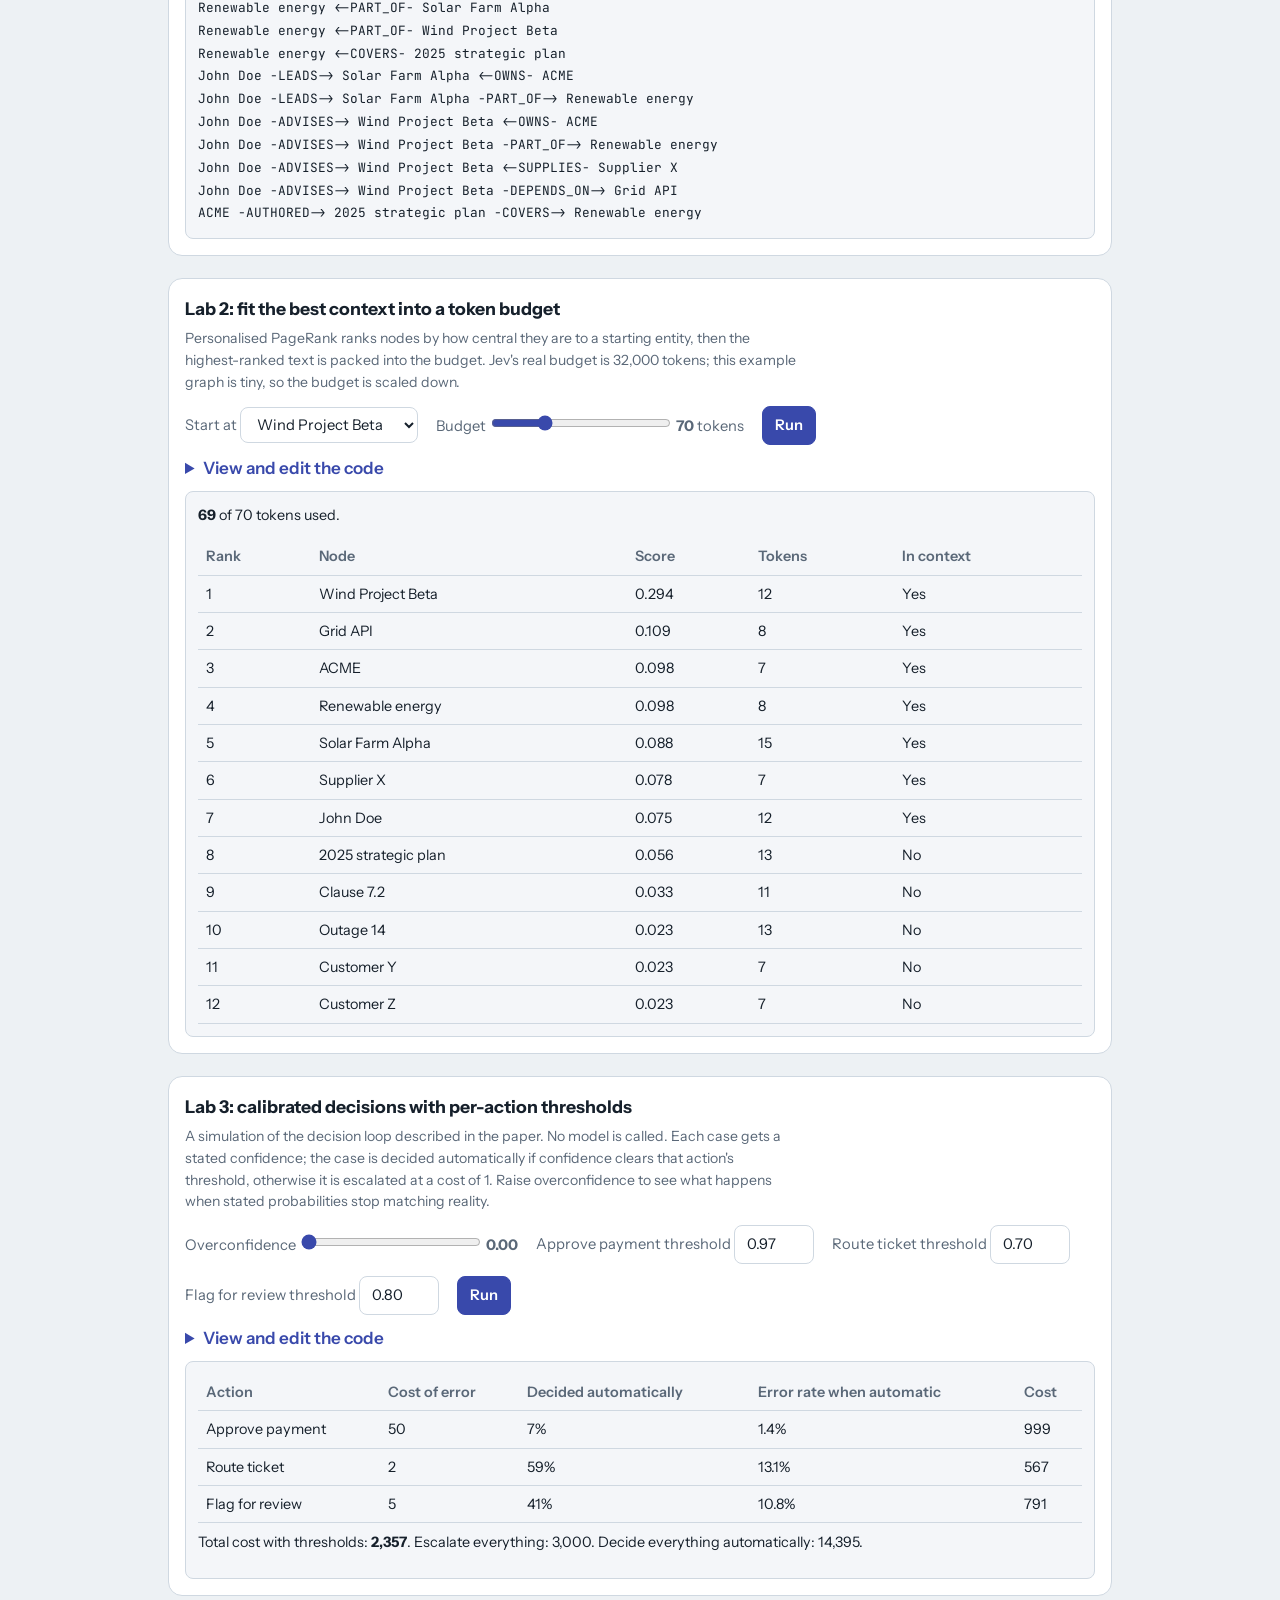
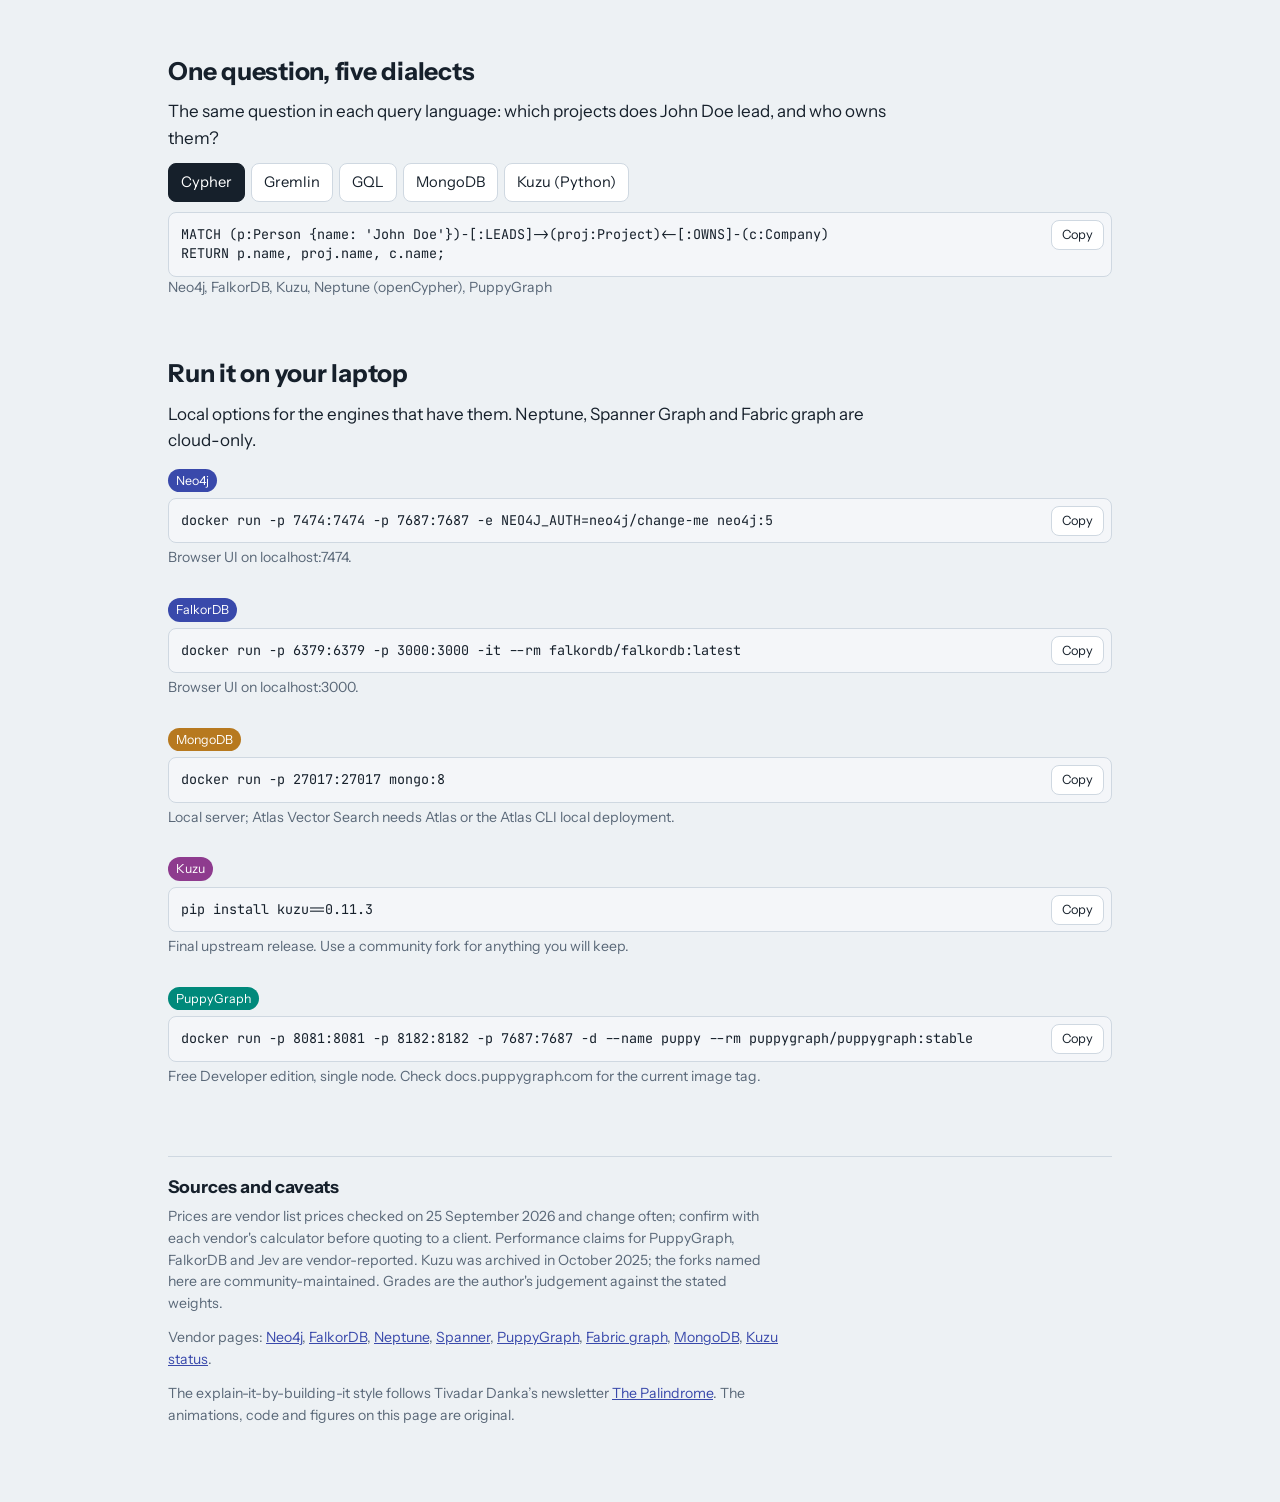
==== commit e26d83ae: "Rework the README as a knowledge-repository piece; fix the compliance example README: the argument, " ====
--- a/web/field-guide.html
+++ b/web/field-guide.html
@@ -1,12 +1,12 @@
 <!DOCTYPE html>
-<!-- saved from url=(0092)https://df6c5aef-cddd-4e1d-be6d-79af38deee7f.frame.claudeusercontent.com/_f/1790283104-c4ec/ -->
-<html lang="en-GB" data-theme="light" style="color-scheme: light;"><head><meta http-equiv="Content-Type" content="text/html; charset=UTF-8">
-
+<html lang="en-GB">
+<head>
+<meta charset="utf-8">
 <meta name="viewport" content="width=device-width, initial-scale=1, viewport-fit=cover">
 <title>Graphs for agent context: a field guide</title>
-<link rel="preconnect" href="https://fonts.googleapis.com/">
-<link rel="preconnect" href="https://fonts.gstatic.com/" crossorigin="">
-<link href="field-guide_files/css2" rel="stylesheet">
+<link rel="preconnect" href="https://fonts.googleapis.com">
+<link rel="preconnect" href="https://fonts.gstatic.com" crossorigin>
+<link href="https://fonts.googleapis.com/css2?family=Instrument+Sans:wght@400;600;700&family=JetBrains+Mono:wght@400;600&display=swap" rel="stylesheet">
 <style>
 :root{
   --bg:#edf1f4;--paper:#ffffff;--ink:#16202b;--muted:#5a6878;--line:#cfd8e1;--code:#f4f6f9;
@@ -85,27 +85,28 @@
 footer{margin-top:56px;border-top:1px solid var(--line);padding-top:16px}
 @media (prefers-reduced-motion:reduce){*{transition:none!important}}
 
-.demo-bar{position:sticky;top:0;z-index:20;background:var(--paper);border-bottom:1px solid var(--line)}
-.demo-bar-in{max-width:980px;margin:0 auto;padding:10px 18px 12px;display:grid;gap:6px}
-.demo-bar nav{display:flex;flex-wrap:wrap;gap:8px;align-items:center;font-size:.92rem}
-.demo-bar a{color:var(--native);text-decoration:none;padding:4px 8px;border-radius:7px}
-.demo-bar a:hover{background:var(--code)}
-.demo-bar .here{padding:4px 8px;border-radius:7px;background:var(--ink);color:var(--paper);font-weight:600}
-.demo-bar p{margin:0;max-width:none;font-size:.86rem;color:var(--muted)}
-.demo-bar code{font-size:.8rem}
+/* Page links shared by the three pages in this repo */
+.pages{background:var(--paper);border-bottom:1px solid var(--line)}
+.pages-in{max-width:1000px;margin:0 auto;padding:10px 16px 12px;display:grid;gap:6px}
+.pages nav{display:flex;flex-wrap:wrap;gap:6px;align-items:center;font-size:.92rem}
+.pages a{color:var(--native);text-decoration:none;padding:4px 8px;border-radius:7px}
+.pages a:hover{background:var(--code)}
+.pages .here{padding:4px 8px;border-radius:7px;background:var(--ink);color:var(--paper);font-weight:600}
+.pages p{margin:0;max-width:none;font-size:.86rem;color:var(--muted)}
+.pages code{font-size:.8rem}
 </style>
 </head>
 <body>
-<header class="demo-bar">
-  <div class="demo-bar-in">
-    <nav aria-label="Demo pages">
-      <a href="/">Decisions Lab</a>
-      <span class="here">Field guide</span>
+<header class="pages">
+  <div class="pages-in">
+    <nav aria-label="Pages in this lab">
+      <a href="index.html">Decisions Lab</a>
+      <span class="here" aria-current="page">Field guide</span>
+      <a href="small-world.html">Small-world graphs</a>
     </nav>
-    <p>This page compares <strong>graph databases</strong> (Neo4j, FalkorDB, Neptune, Spanner Graph, PuppyGraph, Fabric graph, MongoDB Atlas, Cosmos DB Gremlin, Kuzu). <strong>Jev is the typed decision layer</strong> in the Decisions Lab, not a database. The lab&rsquo;s <code>/api/compare</code> compares decision backends, not these engines.</p>
+    <p>This page compares <strong>graph databases</strong>. <strong>Jev is the typed decision layer</strong> in the Decisions Lab, not a database. The lab&rsquo;s <code>/api/compare</code> compares decision backends, not these engines.</p>
   </div>
 </header>
-
 <main>
 
 <section class="hero">
@@ -115,11 +116,11 @@
     <p class="note">Covers Neo4j, FalkorDB, Neptune, Spanner Graph, PuppyGraph, Fabric graph, MongoDB Atlas, Cosmos DB and Kuzu. Prices and status as at 25 September 2026.</p>
   </div>
   <div class="panel graphbox">
-    <svg id="heroGraph" viewBox="0 0 360 350" role="img" aria-label="Example knowledge graph. Select a node to highlight its neighbourhood."><g class="edge"><line x1="55" y1="55" x2="180" y2="35"></line><text x="117.5" y="42" text-anchor="middle">leads</text></g><g class="edge"><line x1="55" y1="55" x2="180" y2="140"></line><text x="117.5" y="94.5" text-anchor="middle">advises</text></g><g class="edge"><line x1="305" y1="60" x2="180" y2="35"></line><text x="242.5" y="44.5" text-anchor="middle">owns</text></g><g class="edge"><line x1="305" y1="60" x2="180" y2="140"></line><text x="242.5" y="97" text-anchor="middle">owns</text></g><g class="edge"><line x1="180" y1="35" x2="305" y2="165"></line><text x="242.5" y="97" text-anchor="middle">part_of</text></g><g class="edge"><line x1="180" y1="140" x2="305" y2="165"></line><text x="242.5" y="149.5" text-anchor="middle">part_of</text></g><g class="edge dim"><line x1="300" y1="265" x2="305" y2="165"></line><text x="302.5" y="212" text-anchor="middle">covers</text></g><g class="edge dim"><line x1="305" y1="60" x2="300" y2="265"></line><text x="302.5" y="159.5" text-anchor="middle">authored</text></g><g class="edge"><line x1="55" y1="165" x2="180" y2="140"></line><text x="117.5" y="149.5" text-anchor="middle">supplies</text></g><g class="edge dim"><line x1="45" y1="255" x2="55" y2="165"></line><text x="50" y="207" text-anchor="middle">governs</text></g><g class="edge"><line x1="180" y1="140" x2="180" y2="245"></line><text x="180" y="189.5" text-anchor="middle">depends_on</text></g><g class="edge dim"><line x1="100" y1="325" x2="180" y2="245"></line><text x="140" y="282" text-anchor="middle">affected</text></g><g class="edge dim"><line x1="180" y1="245" x2="220" y2="325"></line><text x="200" y="282" text-anchor="middle">serves</text></g><g class="edge dim"><line x1="180" y1="245" x2="320" y2="325"></line><text x="250" y="282" text-anchor="middle">serves</text></g><g class="node" tabindex="0" role="button" aria-label="John Doe"><circle cx="55" cy="55" r="13" fill="var(--native)"></circle><text x="55" y="77" text-anchor="middle">John Doe</text></g><g class="node" tabindex="0" role="button" aria-label="Solar Farm Alpha"><circle cx="180" cy="35" r="10" fill="var(--over)"></circle><text x="180" y="38" text-anchor="middle" class="hopbadge">1</text><text x="180" y="57" text-anchor="middle">Solar Farm Alpha</text></g><g class="node" tabindex="0" role="button" aria-label="ACME"><circle cx="305" cy="60" r="10" fill="var(--doc)"></circle><text x="305" y="63" text-anchor="middle" class="hopbadge">2</text><text x="305" y="82" text-anchor="middle">ACME</text></g><g class="node" tabindex="0" role="button" aria-label="Wind Project Beta"><circle cx="180" cy="140" r="10" fill="var(--over)"></circle><text x="180" y="143" text-anchor="middle" class="hopbadge">1</text><text x="180" y="162" text-anchor="middle">Wind Project Beta</text></g><g class="node" tabindex="0" role="button" aria-label="Renewable energy"><circle cx="305" cy="165" r="10" fill="var(--embed)"></circle><text x="305" y="168" text-anchor="middle" class="hopbadge">2</text><text x="305" y="187" text-anchor="middle">Renewable energy</text></g><g class="node dim" tabindex="0" role="button" aria-label="2025 strategic plan"><circle cx="300" cy="265" r="10" fill="var(--muted)"></circle><text x="300" y="287" text-anchor="middle">2025 strategic plan</text></g><g class="node" tabindex="0" role="button" aria-label="Supplier X"><circle cx="55" cy="165" r="10" fill="var(--doc)"></circle><text x="55" y="168" text-anchor="middle" class="hopbadge">2</text><text x="55" y="187" text-anchor="middle">Supplier X</text></g><g class="node dim" tabindex="0" role="button" aria-label="Clause 7.2"><circle cx="45" cy="255" r="10" fill="var(--muted)"></circle><text x="45" y="277" text-anchor="middle">Clause 7.2</text></g><g class="node" tabindex="0" role="button" aria-label="Grid API"><circle cx="180" cy="245" r="10" fill="var(--over)"></circle><text x="180" y="248" text-anchor="middle" class="hopbadge">2</text><text x="180" y="267" text-anchor="middle">Grid API</text></g><g class="node dim" tabindex="0" role="button" aria-label="Outage 14"><circle cx="100" cy="325" r="10" fill="var(--warn)"></circle><text x="100" y="347" text-anchor="middle">Outage 14</text></g><g class="node dim" tabindex="0" role="button" aria-label="Customer Y"><circle cx="220" cy="325" r="10" fill="var(--doc)"></circle><text x="220" y="347" text-anchor="middle">Customer Y</text></g><g class="node dim" tabindex="0" role="button" aria-label="Customer Z"><circle cx="320" cy="325" r="10" fill="var(--doc)"></circle><text x="320" y="347" text-anchor="middle">Customer Z</text></g></svg>
+    <svg id="heroGraph" viewBox="0 0 360 350" role="img" aria-label="Example knowledge graph. Select a node to highlight its neighbourhood."></svg>
     <div class="controls">
       <span class="note">Hops:</span>
       <button data-hop="1">1</button><button data-hop="2" aria-pressed="true">2</button><button data-hop="3">3</button>
-      <span class="note" id="heroStatus">Selected: John Doe. 6 connected facts within 2 hops.</span>
+      <span class="note" id="heroStatus">Selected: John Doe</span>
     </div>
   </div>
 </section>
@@ -136,15 +137,15 @@
   <span style="--c:var(--doc)">Document store with graph features</span>
   <span style="--c:var(--embed)">Embedded</span>
 </div>
-<div class="panel chart" id="gradeChart"><div class="bars"><div class="blab">Neo4j</div><div class="track"><div class="bar" style="--c:var(--native);width:66.60000000000001%"></div><span class="val">A-</span></div><div class="blab">FalkorDB</div><div class="track"><div class="bar" style="--c:var(--native);width:59.4%"></div><span class="val">B+</span></div><div class="blab">Neptune</div><div class="track"><div class="bar" style="--c:var(--native);width:54%"></div><span class="val">B</span></div><div class="blab">Spanner Graph</div><div class="track"><div class="bar" style="--c:var(--over);width:54%"></div><span class="val">B</span></div><div class="blab">PuppyGraph</div><div class="track"><div class="bar" style="--c:var(--over);width:54%"></div><span class="val">B (prov.)</span></div><div class="blab">Fabric graph</div><div class="track"><div class="bar" style="--c:var(--over);width:41.4%"></div><span class="val">C+</span></div><div class="blab">MongoDB Atlas</div><div class="track"><div class="bar" style="--c:var(--doc);width:36%"></div><span class="val">C</span></div><div class="blab">Cosmos DB Gremlin</div><div class="track"><div class="bar" style="--c:var(--doc);width:18%"></div><span class="val">D</span></div></div><p class="note" style="margin:10px 0 0">Scale runs from F to A.</p></div>
+<div class="panel chart" id="gradeChart"></div>
 
 <h2>Scores by criterion</h2>
 <p>Scores are out of 5 and are judgement, not measurement. PuppyGraph's depth score rests on vendor figures that have not been independently verified.</p>
-<div class="panel scroll"><table class="heat" id="heat"><thead><tr><th>Engine</th><th>Depth</th><th>Ops</th><th>Cost</th><th>Viability</th><th>Grade</th></tr></thead><tbody><tr><td><span class="pill" style="--c:var(--native)">Neo4j</span></td><td class="num" style="background:color-mix(in srgb, var(--native) 100%, var(--paper));color:#fff">5</td><td class="num" style="background:color-mix(in srgb, var(--native) 100%, var(--paper));color:#fff">5</td><td class="num" style="background:color-mix(in srgb, var(--native) 52%, var(--paper));color:var(--ink)">2</td><td class="num" style="background:color-mix(in srgb, var(--native) 100%, var(--paper));color:#fff">5</td><td>A- shared</td></tr><tr><td><span class="pill" style="--c:var(--native)">FalkorDB</span></td><td class="num" style="background:color-mix(in srgb, var(--native) 84%, var(--paper));color:#fff">4</td><td class="num" style="background:color-mix(in srgb, var(--native) 68%, var(--paper));color:#fff">3</td><td class="num" style="background:color-mix(in srgb, var(--native) 84%, var(--paper));color:#fff">4</td><td class="num" style="background:color-mix(in srgb, var(--native) 68%, var(--paper));color:#fff">3</td><td>B+ shared, B embedded</td></tr><tr><td><span class="pill" style="--c:var(--native)">Neptune</span></td><td class="num" style="background:color-mix(in srgb, var(--native) 68%, var(--paper));color:#fff">3</td><td class="num" style="background:color-mix(in srgb, var(--native) 100%, var(--paper));color:#fff">5</td><td class="num" style="background:color-mix(in srgb, var(--native) 68%, var(--paper));color:#fff">3</td><td class="num" style="background:color-mix(in srgb, var(--native) 100%, var(--paper));color:#fff">5</td><td>B shared</td></tr><tr><td><span class="pill" style="--c:var(--over)">Spanner Graph</span></td><td class="num" style="background:color-mix(in srgb, var(--native) 68%, var(--paper));color:#fff">3</td><td class="num" style="background:color-mix(in srgb, var(--native) 100%, var(--paper));color:#fff">5</td><td class="num" style="background:color-mix(in srgb, var(--native) 68%, var(--paper));color:#fff">3</td><td class="num" style="background:color-mix(in srgb, var(--native) 100%, var(--paper));color:#fff">5</td><td>B shared</td></tr><tr><td><span class="pill" style="--c:var(--over)">PuppyGraph</span></td><td class="num" style="background:color-mix(in srgb, var(--native) 84%, var(--paper));color:#fff">4</td><td class="num" style="background:color-mix(in srgb, var(--native) 68%, var(--paper));color:#fff">3</td><td class="num" style="background:color-mix(in srgb, var(--native) 84%, var(--paper));color:#fff">4</td><td class="num" style="background:color-mix(in srgb, var(--native) 68%, var(--paper));color:#fff">3</td><td>B (prov.) shared</td></tr><tr><td><span class="pill" style="--c:var(--over)">Fabric graph</span></td><td class="num" style="background:color-mix(in srgb, var(--native) 68%, var(--paper));color:#fff">3</td><td class="num" style="background:color-mix(in srgb, var(--native) 68%, var(--paper));color:#fff">3</td><td class="num" style="background:color-mix(in srgb, var(--native) 68%, var(--paper));color:#fff">3</td><td class="num" style="background:color-mix(in srgb, var(--native) 84%, var(--paper));color:#fff">4</td><td>C+ shared</td></tr><tr><td><span class="pill" style="--c:var(--doc)">MongoDB Atlas</span></td><td class="num" style="background:color-mix(in srgb, var(--native) 52%, var(--paper));color:var(--ink)">2</td><td class="num" style="background:color-mix(in srgb, var(--native) 100%, var(--paper));color:#fff">5</td><td class="num" style="background:color-mix(in srgb, var(--native) 84%, var(--paper));color:#fff">4</td><td class="num" style="background:color-mix(in srgb, var(--native) 100%, var(--paper));color:#fff">5</td><td>C shared</td></tr><tr><td><span class="pill" style="--c:var(--doc)">Cosmos DB Gremlin</span></td><td class="num" style="background:color-mix(in srgb, var(--native) 52%, var(--paper));color:var(--ink)">2</td><td class="num" style="background:color-mix(in srgb, var(--native) 84%, var(--paper));color:#fff">4</td><td class="num" style="background:color-mix(in srgb, var(--native) 52%, var(--paper));color:var(--ink)">2</td><td class="num" style="background:color-mix(in srgb, var(--native) 52%, var(--paper));color:var(--ink)">2</td><td>D shared</td></tr><tr><td><span class="pill" style="--c:var(--embed)">Kuzu forks</span></td><td class="num" style="background:color-mix(in srgb, var(--native) 84%, var(--paper));color:#fff">4</td><td class="num" style="background:color-mix(in srgb, var(--native) 36%, var(--paper));color:var(--ink)">1</td><td class="num" style="background:color-mix(in srgb, var(--native) 100%, var(--paper));color:#fff">5</td><td class="num" style="background:color-mix(in srgb, var(--native) 52%, var(--paper));color:var(--ink)">2</td><td>B- embedded</td></tr><tr><td><span class="pill" style="--c:var(--embed)">Kuzu 0.11.3</span></td><td class="num" style="background:color-mix(in srgb, var(--native) 84%, var(--paper));color:#fff">4</td><td class="num" style="background:color-mix(in srgb, var(--native) 36%, var(--paper));color:var(--ink)">1</td><td class="num" style="background:color-mix(in srgb, var(--native) 100%, var(--paper));color:#fff">5</td><td class="num" style="background:color-mix(in srgb, var(--native) 20%, var(--paper));color:var(--ink)">0</td><td>C embedded</td></tr></tbody></table></div>
+<div class="panel scroll"><table class="heat" id="heat"></table></div>
 
 <h2>Entry production cost</h2>
 <p>Approximate monthly list prices in USD. The paler bar shows a range. Duplication and sync costs for native stores are not included, and are often the larger number.</p>
-<div class="panel chart" id="costChart"><div class="bars"><div class="blab">Neo4j</div><div class="track"><div class="bar" style="--c:var(--native);width:65.38000000000001%"></div><span class="val">$4,670</span></div><div class="blab">Fabric graph</div><div class="track"><div class="bar" style="--c:var(--over);width:18.2%"></div><span class="val">$1,300</span></div><div class="blab">Spanner Graph</div><div class="track"><div class="bar" style="--c:var(--over);width:1.68%"></div><div class="rng" style="--c:var(--over);width:15.12%"></div><span class="val">$120 to $1,200</span></div><div class="blab">Neptune</div><div class="track"><div class="bar" style="--c:var(--native);width:6.4399999999999995%"></div><span class="val">$460</span></div><div class="blab">MongoDB Atlas</div><div class="track"><div class="bar" style="--c:var(--doc);width:5.516%"></div><span class="val">$394</span></div><div class="blab">FalkorDB</div><div class="track"><div class="bar" style="--c:var(--native);width:4.9%"></div><span class="val">$350</span></div><div class="blab">Kuzu forks</div><div class="track"><span class="val soft">$0 licence, own compute</span></div><div class="blab">Kuzu 0.11.3</div><div class="track"><span class="val soft">$0 licence, own compute</span></div><div class="blab">PuppyGraph</div><div class="track"><span class="val soft">Priced on server CPU and memory; quote only</span></div><div class="blab">Cosmos DB Gremlin</div><div class="track"><span class="val soft">Throughput-based; depends on load</span></div></div><p class="note" style="margin:10px 0 0">USD per month. Bars scaled to $5,000.</p></div>
+<div class="panel chart" id="costChart"></div>
 
 <h2>Have a go</h2>
 <p>Each lab runs in your browser on a small example graph. Change the settings, or open the code, edit it and run your version.</p>
@@ -153,26 +154,26 @@
   <h3>Lab 1: keyword retrieval against graph retrieval</h3>
   <p class="note">Keyword search returns nodes whose text shares words with the question. Graph retrieval starts at the entities named in the question and follows relationships.</p>
   <div class="params">
-    <label style="flex:1 1 100%">Question <input id="aQ" style="width:100%;font:inherit;padding:7px 10px;border:1px solid var(--line);border-radius:8px;background:var(--paper);color:var(--ink)" value="What is John Doe&#39;s role in ACME&#39;s renewable energy projects?"></label>
+    <label style="flex:1 1 100%">Question <input id="aQ" style="width:100%;font:inherit;padding:7px 10px;border:1px solid var(--line);border-radius:8px;background:var(--paper);color:var(--ink)" value="What is John Doe's role in ACME's renewable energy projects?"></label>
     <label>Hops <input id="aK" type="number" min="1" max="4" value="2" style="width:64px"></label>
     <button class="primary" data-run="A">Run</button>
   </div>
   <details><summary>View and edit the code</summary><textarea id="aCode" spellcheck="false"></textarea>
     <div class="controls"><button data-runedit="A">Run edited code</button><button data-reset="A">Reset code</button></div></details>
-  <div class="out" id="aOut"><strong>Keyword retrieval</strong> found 4 fragments:<span class="path">John Doe (2 shared words): John Doe is a programme director based in Sydney.</span><span class="path">Renewable energy (2 shared words): Renewable energy is a strategic theme.</span><span class="path">2025 strategic plan (2 shared words): The 2025 strategic plan sets targets for renewable energy growth.</span><span class="path">ACME (1 shared words): ACME is an infrastructure company.</span><p class="note" style="margin-top:8px">None of these says how John Doe relates to ACME. The link lives in the relationships, not the text.</p><strong>Graph retrieval</strong> from John Doe, ACME, Renewable energy found 15 paths:<span class="path">John Doe -LEADS-&gt; Solar Farm Alpha</span><span class="path">John Doe -ADVISES-&gt; Wind Project Beta</span><span class="path">ACME -OWNS-&gt; Solar Farm Alpha</span><span class="path">ACME -OWNS-&gt; Wind Project Beta</span><span class="path">ACME -AUTHORED-&gt; 2025 strategic plan</span><span class="path">Renewable energy &lt;-PART_OF- Solar Farm Alpha</span><span class="path">Renewable energy &lt;-PART_OF- Wind Project Beta</span><span class="path">Renewable energy &lt;-COVERS- 2025 strategic plan</span><span class="path">John Doe -LEADS-&gt; Solar Farm Alpha &lt;-OWNS- ACME</span><span class="path">John Doe -LEADS-&gt; Solar Farm Alpha -PART_OF-&gt; Renewable energy</span><span class="path">John Doe -ADVISES-&gt; Wind Project Beta &lt;-OWNS- ACME</span><span class="path">John Doe -ADVISES-&gt; Wind Project Beta -PART_OF-&gt; Renewable energy</span><span class="path">John Doe -ADVISES-&gt; Wind Project Beta &lt;-SUPPLIES- Supplier X</span><span class="path">John Doe -ADVISES-&gt; Wind Project Beta -DEPENDS_ON-&gt; Grid API</span><span class="path">ACME -AUTHORED-&gt; 2025 strategic plan -COVERS-&gt; Renewable energy</span></div>
+  <div class="out" id="aOut"></div>
 </div>
 
 <div class="panel lab" id="labB">
   <h3>Lab 2: fit the best context into a token budget</h3>
   <p class="note">Personalised PageRank ranks nodes by how central they are to a starting entity, then the highest-ranked text is packed into the budget. Jev's real budget is 32,000 tokens; this example graph is tiny, so the budget is scaled down.</p>
   <div class="params">
-    <label>Start at <select id="bSeed"><option value="john">John Doe</option><option value="solar">Solar Farm Alpha</option><option value="acme">ACME</option><option value="wind" selected="">Wind Project Beta</option><option value="renew">Renewable energy</option><option value="plan">2025 strategic plan</option><option value="supplier">Supplier X</option><option value="clause">Clause 7.2</option><option value="api">Grid API</option><option value="outage">Outage 14</option><option value="custy">Customer Y</option><option value="custz">Customer Z</option></select></label>
+    <label>Start at <select id="bSeed"></select></label>
     <label>Budget <input id="bBudget" type="range" min="20" max="200" step="5" value="70"> <strong id="bBudgetV">70</strong> tokens</label>
     <button class="primary" data-run="B">Run</button>
   </div>
   <details><summary>View and edit the code</summary><textarea id="bCode" spellcheck="false"></textarea>
     <div class="controls"><button data-runedit="B">Run edited code</button><button data-reset="B">Reset code</button></div></details>
-  <div class="out" id="bOut"><p><strong>69</strong> of 70 tokens used.</p><div class="scroll"><table><tbody><tr><th>Rank</th><th>Node</th><th>Score</th><th>Tokens</th><th>In context</th></tr><tr><td>1</td><td>Wind Project Beta</td><td>0.294</td><td>12</td><td>Yes</td></tr><tr><td>2</td><td>Grid API</td><td>0.109</td><td>8</td><td>Yes</td></tr><tr><td>3</td><td>ACME</td><td>0.098</td><td>7</td><td>Yes</td></tr><tr><td>4</td><td>Renewable energy</td><td>0.098</td><td>8</td><td>Yes</td></tr><tr><td>5</td><td>Solar Farm Alpha</td><td>0.088</td><td>15</td><td>Yes</td></tr><tr><td>6</td><td>Supplier X</td><td>0.078</td><td>7</td><td>Yes</td></tr><tr><td>7</td><td>John Doe</td><td>0.075</td><td>12</td><td>Yes</td></tr><tr><td>8</td><td>2025 strategic plan</td><td>0.056</td><td>13</td><td>No</td></tr><tr><td>9</td><td>Clause 7.2</td><td>0.033</td><td>11</td><td>No</td></tr><tr><td>10</td><td>Outage 14</td><td>0.023</td><td>13</td><td>No</td></tr><tr><td>11</td><td>Customer Y</td><td>0.023</td><td>7</td><td>No</td></tr><tr><td>12</td><td>Customer Z</td><td>0.023</td><td>7</td><td>No</td></tr></tbody></table></div></div>
+  <div class="out" id="bOut"></div>
 </div>
 
 <div class="panel lab" id="labC">
@@ -187,24 +188,24 @@
   </div>
   <details><summary>View and edit the code</summary><textarea id="cCode" spellcheck="false"></textarea>
     <div class="controls"><button data-runedit="C">Run edited code</button><button data-reset="C">Reset code</button></div></details>
-  <div class="out" id="cOut"><div class="scroll"><table><tbody><tr><th>Action</th><th>Cost of error</th><th>Decided automatically</th><th>Error rate when automatic</th><th>Cost</th></tr><tr><td>Approve payment</td><td>50</td><td>7%</td><td>1.4%</td><td>999</td></tr><tr><td>Route ticket</td><td>2</td><td>59%</td><td>13.1%</td><td>567</td></tr><tr><td>Flag for review</td><td>5</td><td>41%</td><td>10.8%</td><td>791</td></tr></tbody></table></div><p style="margin-top:8px">Total cost with thresholds: <strong>2,357</strong>. Escalate everything: 3,000. Decide everything automatically: 14,395.</p></div>
+  <div class="out" id="cOut"></div>
 </div>
 
 <h2>One question, five dialects</h2>
 <p>The same question in each query language: which projects does John Doe lead, and who owns them?</p>
-<div class="tabs" id="snipTabs" role="tablist"><button role="tab" aria-pressed="true" aria-selected="true">Cypher</button><button role="tab" aria-pressed="false" aria-selected="false">Gremlin</button><button role="tab" aria-pressed="false" aria-selected="false">GQL</button><button role="tab" aria-pressed="false" aria-selected="false">MongoDB</button><button role="tab" aria-pressed="false" aria-selected="false">Kuzu (Python)</button></div>
-<div class="snip"><pre><code id="snipCode">MATCH (p:Person {name: 'John Doe'})-[:LEADS]-&gt;(proj:Project)&lt;-[:OWNS]-(c:Company)
-RETURN p.name, proj.name, c.name;</code></pre><button class="copy" id="snipCopy">Copy</button></div>
-<p class="note" id="snipNote">Neo4j, FalkorDB, Kuzu, Neptune (openCypher), PuppyGraph</p>
+<div class="tabs" id="snipTabs" role="tablist"></div>
+<div class="snip"><pre><code id="snipCode"></code></pre><button class="copy" id="snipCopy">Copy</button></div>
+<p class="note" id="snipNote"></p>
 
 <h2>Run it on your laptop</h2>
 <p>Local options for the engines that have them. Neptune, Spanner Graph and Fabric graph are cloud-only.</p>
-<div class="runlist" id="runList"><div><span class="pill" style="--c:var(--native)">Neo4j</span><div class="snip" style="margin-top:6px"><pre><code>docker run -p 7474:7474 -p 7687:7687 -e NEO4J_AUTH=neo4j/change-me neo4j:5</code></pre><button class="copy" data-copyrun="0">Copy</button></div><p class="note" style="margin-top:4px">Browser UI on localhost:7474.</p></div><div><span class="pill" style="--c:var(--native)">FalkorDB</span><div class="snip" style="margin-top:6px"><pre><code>docker run -p 6379:6379 -p 3000:3000 -it --rm falkordb/falkordb:latest</code></pre><button class="copy" data-copyrun="1">Copy</button></div><p class="note" style="margin-top:4px">Browser UI on localhost:3000.</p></div><div><span class="pill" style="--c:var(--doc)">MongoDB</span><div class="snip" style="margin-top:6px"><pre><code>docker run -p 27017:27017 mongo:8</code></pre><button class="copy" data-copyrun="2">Copy</button></div><p class="note" style="margin-top:4px">Local server; Atlas Vector Search needs Atlas or the Atlas CLI local deployment.</p></div><div><span class="pill" style="--c:var(--embed)">Kuzu</span><div class="snip" style="margin-top:6px"><pre><code>pip install kuzu==0.11.3</code></pre><button class="copy" data-copyrun="3">Copy</button></div><p class="note" style="margin-top:4px">Final upstream release. Use a community fork for anything you will keep.</p></div><div><span class="pill" style="--c:var(--over)">PuppyGraph</span><div class="snip" style="margin-top:6px"><pre><code>docker run -p 8081:8081 -p 8182:8182 -p 7687:7687 -d --name puppy --rm puppygraph/puppygraph:stable</code></pre><button class="copy" data-copyrun="4">Copy</button></div><p class="note" style="margin-top:4px">Free Developer edition, single node. Check docs.puppygraph.com for the current image tag.</p></div></div>
+<div class="runlist" id="runList"></div>
 
 <footer>
   <h3>Sources and caveats</h3>
   <p class="note">Prices are vendor list prices checked on 25 September 2026 and change often; confirm with each vendor's calculator before quoting to a client. Performance claims for PuppyGraph, FalkorDB and Jev are vendor-reported. Kuzu was archived in October 2025; the forks named here are community-maintained. Grades are the author's judgement against the stated weights.</p>
   <p class="note">Vendor pages: <a href="https://neo4j.com/pricing/">Neo4j</a>, <a href="https://www.falkordb.com/plans/">FalkorDB</a>, <a href="https://aws.amazon.com/neptune/pricing/">Neptune</a>, <a href="https://cloud.google.com/spanner/pricing">Spanner</a>, <a href="https://www.puppygraph.com/pricing">PuppyGraph</a>, <a href="https://learn.microsoft.com/en-us/fabric/graph/overview">Fabric graph</a>, <a href="https://www.mongodb.com/pricing">MongoDB</a>, <a href="https://www.puppygraph.com/blog/what-is-kuzudb">Kuzu status</a>.</p>
+  <p class="note">The explain-it-by-building-it style follows Tivadar Danka&rsquo;s newsletter <a href="https://thepalindrome.org/">The Palindrome</a>. The animations, code and figures on this page are original.</p>
 </footer>
 </main>
 
@@ -471,6 +472,5 @@
 document.getElementById("runList").innerHTML=RUNS.map((r,i)=>`<div><span class="pill" style="--c:${CV(r.cat)}">${r.n}</span><div class="snip" style="margin-top:6px"><pre><code>${esc(r.c)}</code></pre><button class="copy" data-copyrun="${i}">Copy</button></div><p class="note" style="margin-top:4px">${r.note}</p></div>`).join("");
 document.querySelectorAll("[data-copyrun]").forEach(b=>b.onclick=()=>copyText(RUNS[+b.dataset.copyrun].c,b));
 </script>
-
-
-</body></html>+</body>
+</html>
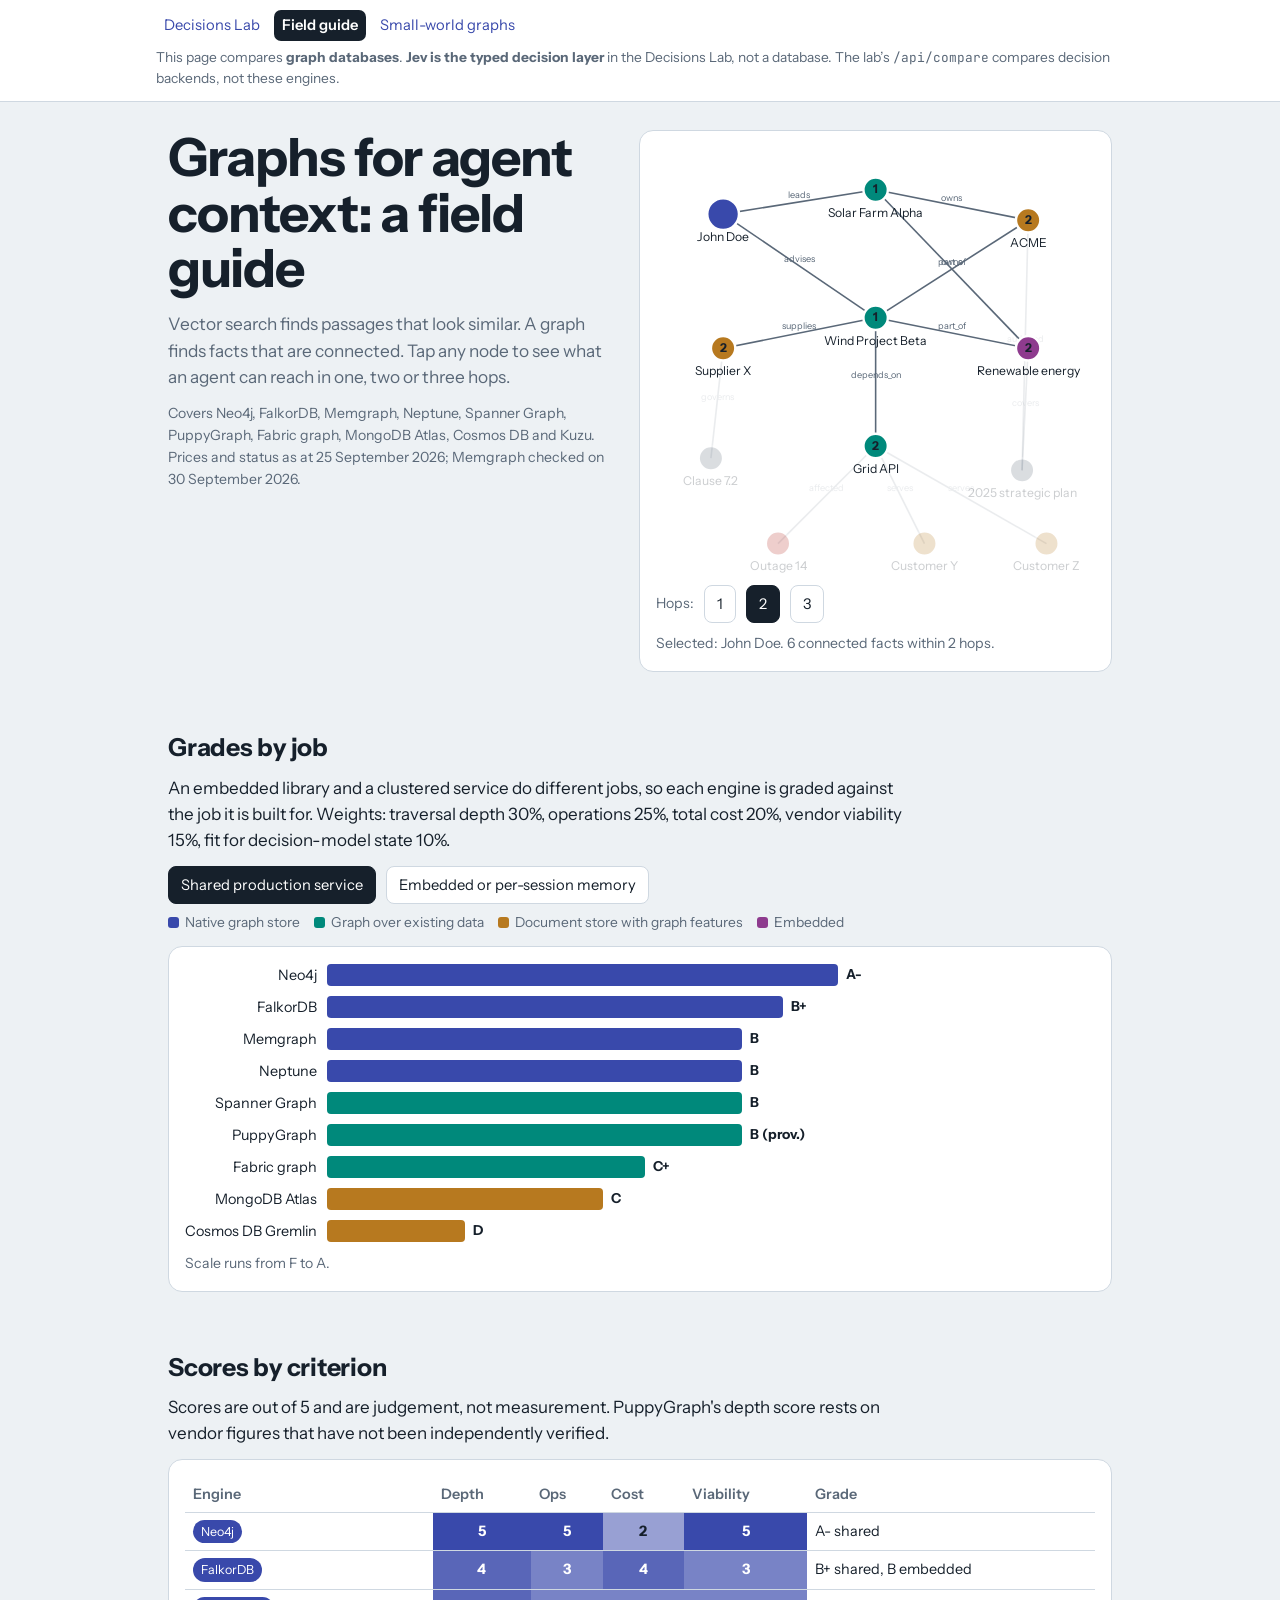
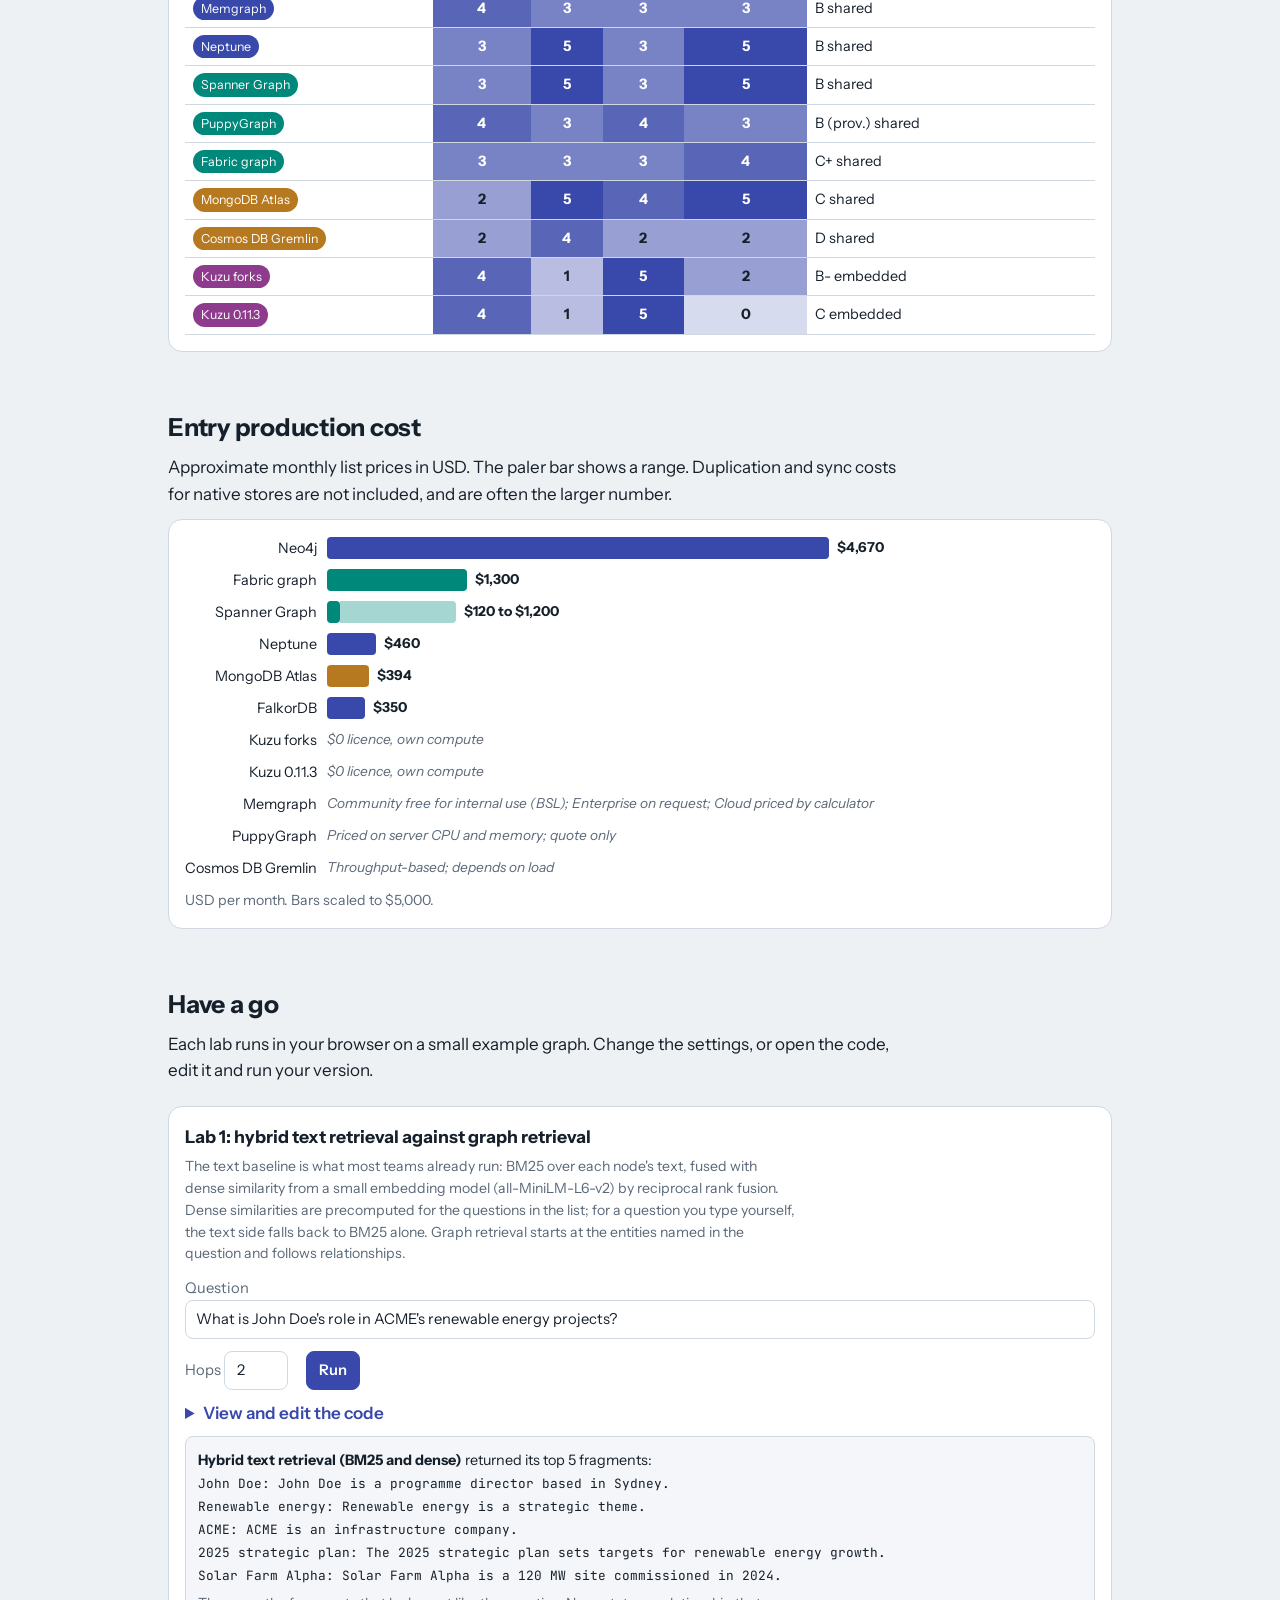
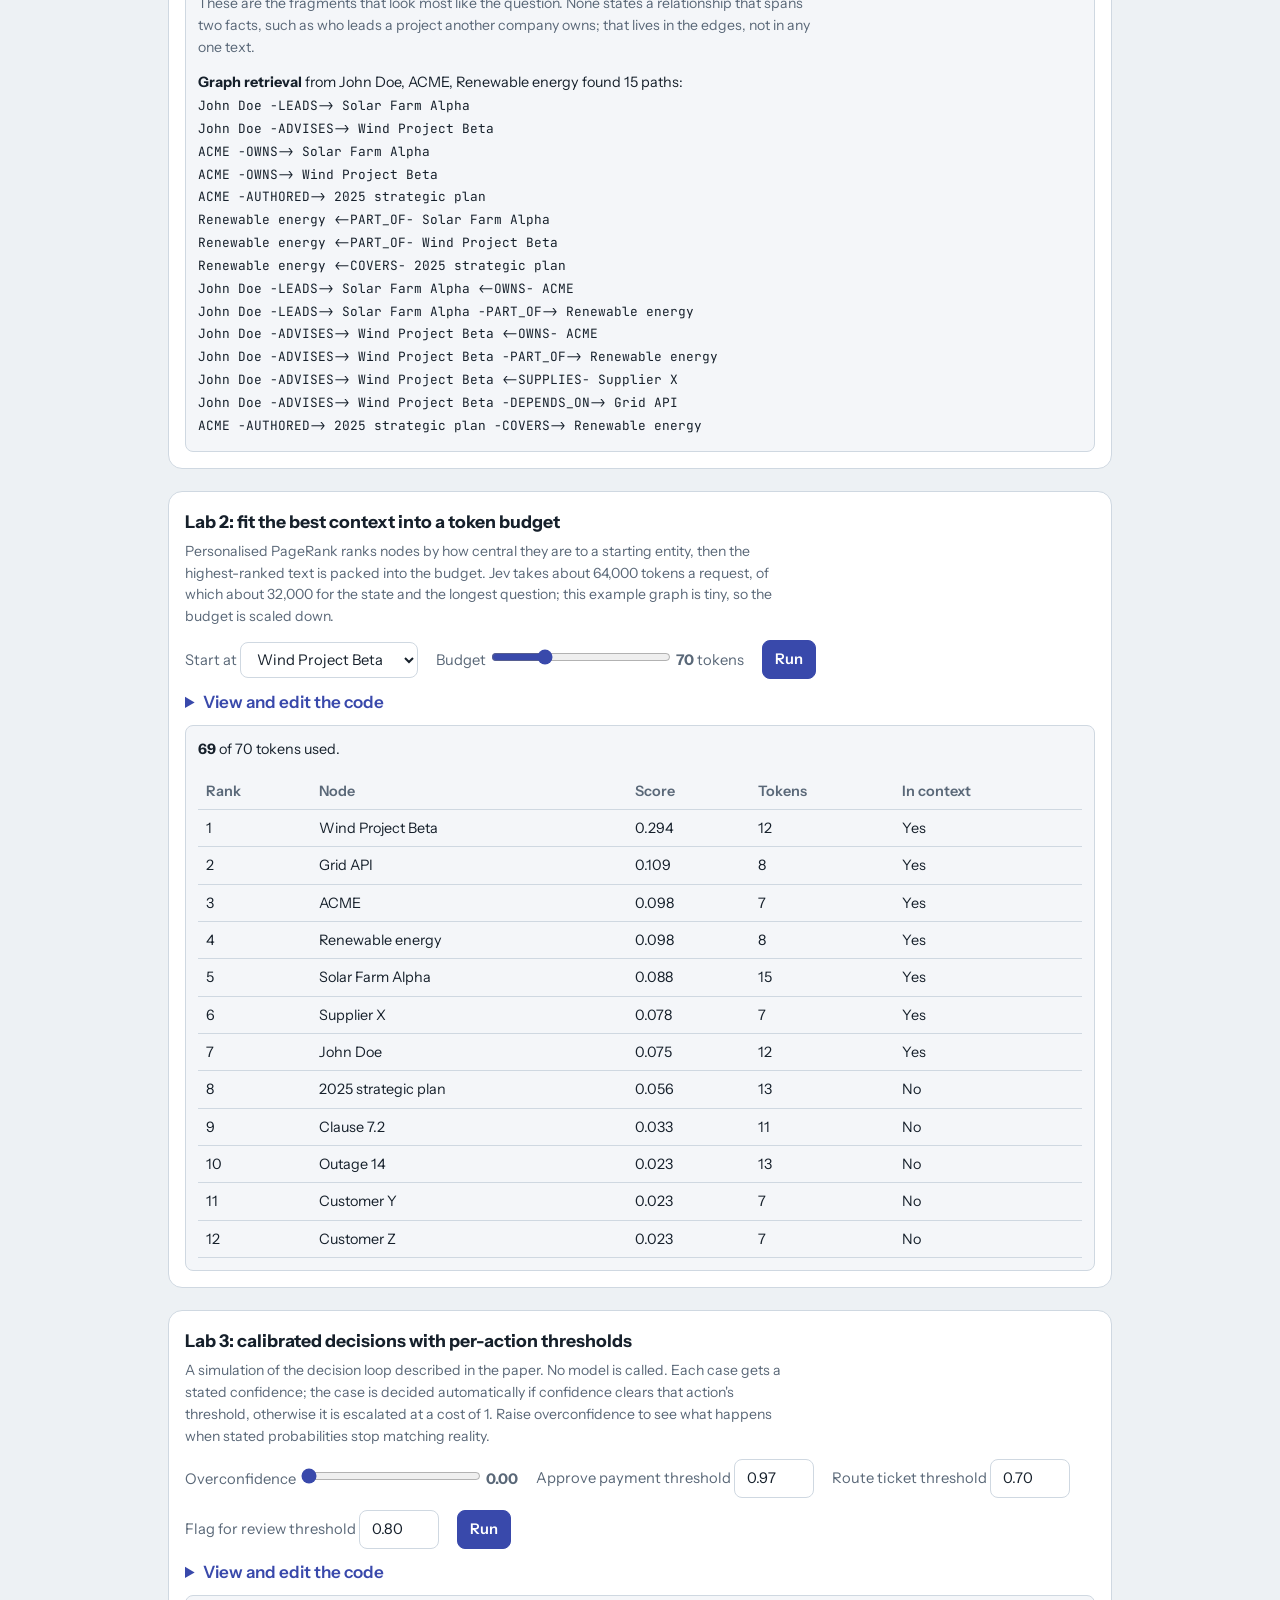
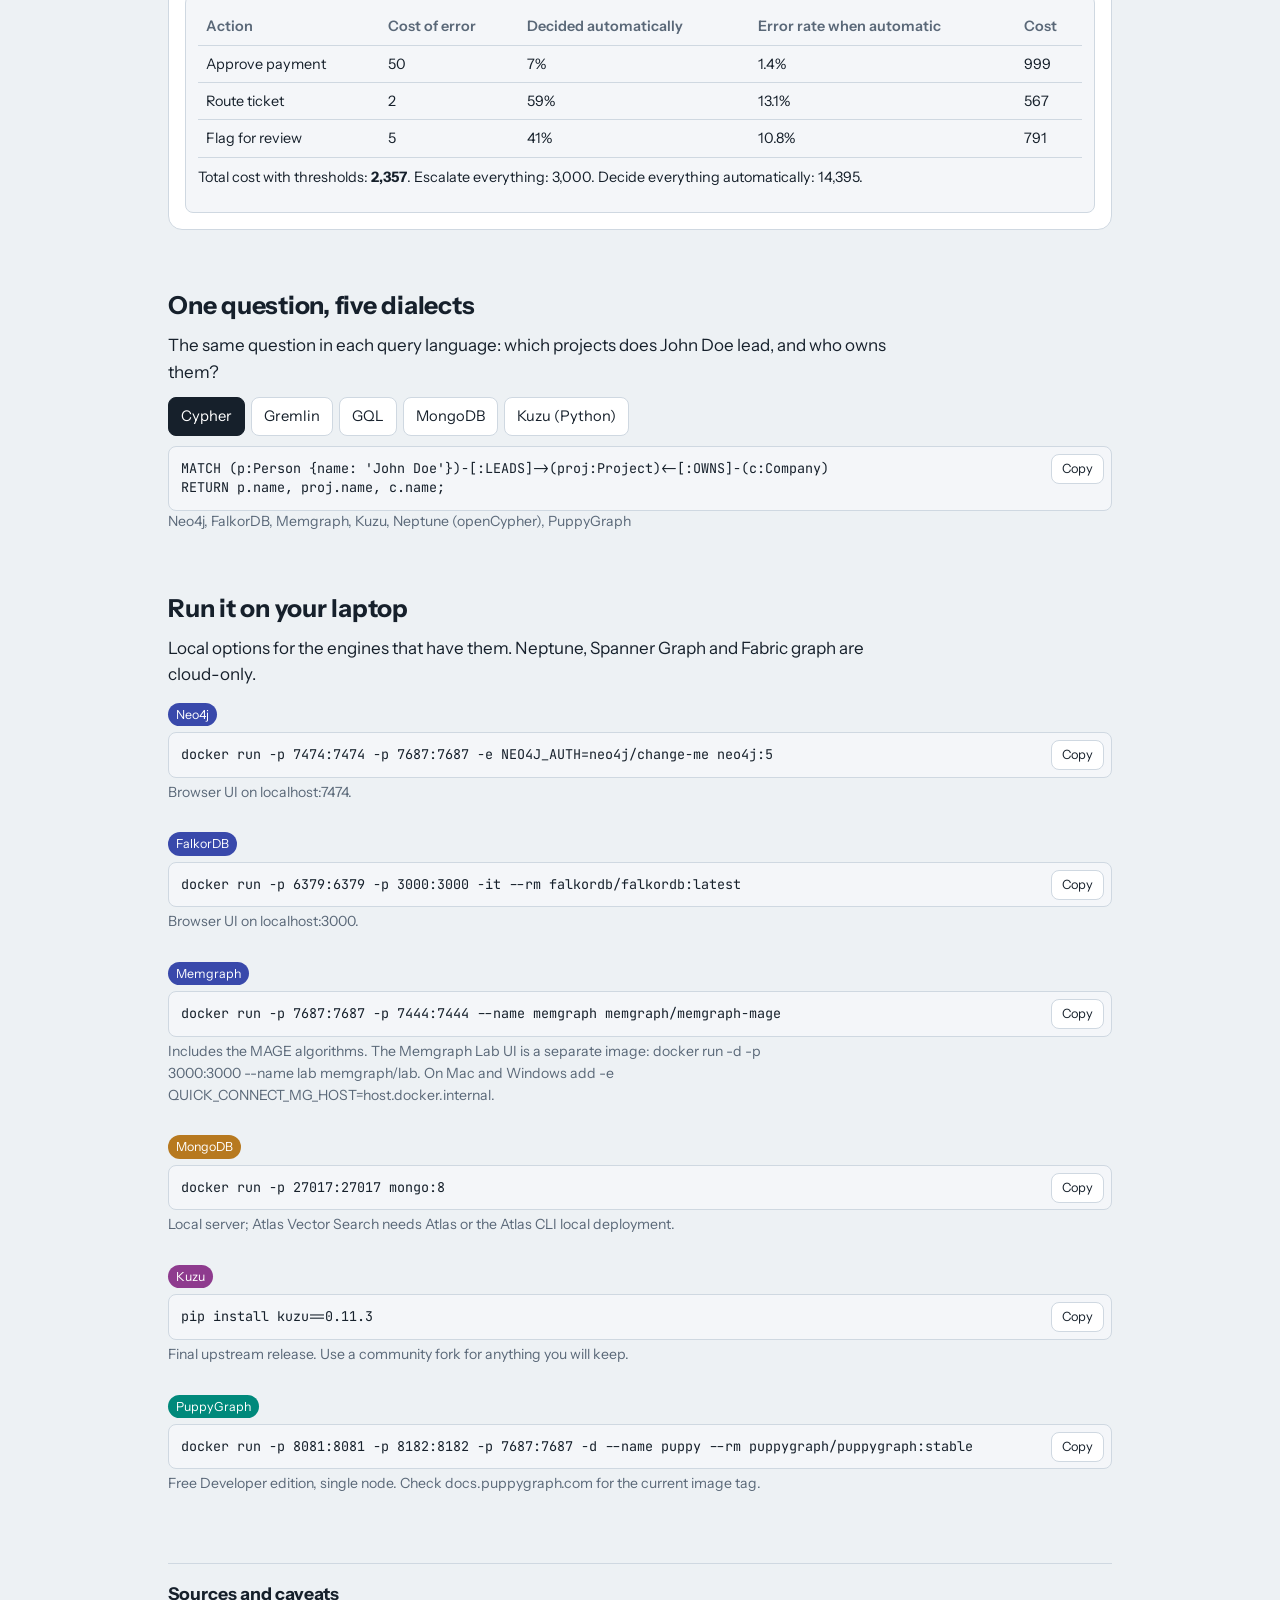
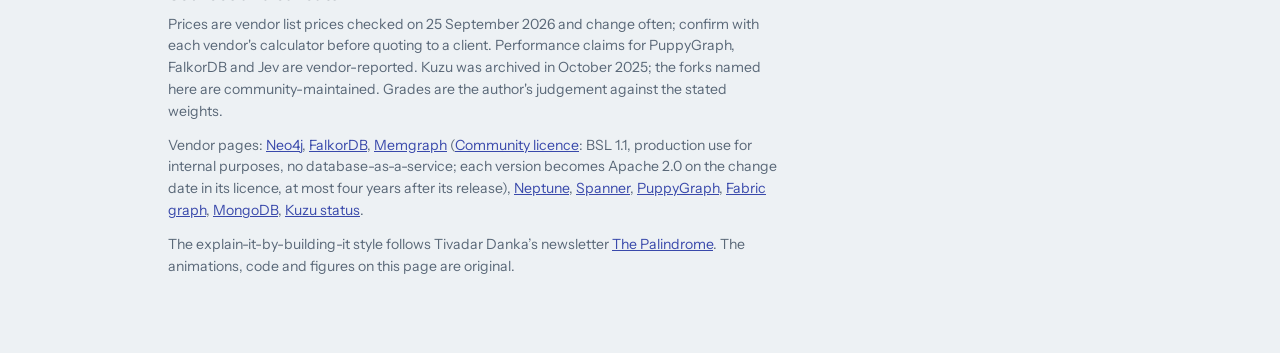
==== commit ca10c00b: "Version 1.4.0: claims graph, hybrid baseline, resumable runs, MCP server, ten levels of Jev - Claims" ====
--- a/web/field-guide.html
+++ b/web/field-guide.html
@@ -113,7 +113,7 @@
   <div>
     <h1>Graphs for agent context: a field guide</h1>
     <p class="lede">Vector search finds passages that look similar. A graph finds facts that are connected. Tap any node to see what an agent can reach in one, two or three hops.</p>
-    <p class="note">Covers Neo4j, FalkorDB, Neptune, Spanner Graph, PuppyGraph, Fabric graph, MongoDB Atlas, Cosmos DB and Kuzu. Prices and status as at 25 September 2026.</p>
+    <p class="note">Covers Neo4j, FalkorDB, Memgraph, Neptune, Spanner Graph, PuppyGraph, Fabric graph, MongoDB Atlas, Cosmos DB and Kuzu. Prices and status as at 25 September 2026; Memgraph checked on 30 September 2026.</p>
   </div>
   <div class="panel graphbox">
     <svg id="heroGraph" viewBox="0 0 360 350" role="img" aria-label="Example knowledge graph. Select a node to highlight its neighbourhood."></svg>
@@ -151,10 +151,11 @@
 <p>Each lab runs in your browser on a small example graph. Change the settings, or open the code, edit it and run your version.</p>
 
 <div class="panel lab" id="labA">
-  <h3>Lab 1: keyword retrieval against graph retrieval</h3>
-  <p class="note">Keyword search returns nodes whose text shares words with the question. Graph retrieval starts at the entities named in the question and follows relationships.</p>
+  <h3>Lab 1: hybrid text retrieval against graph retrieval</h3>
+  <p class="note">The text baseline is what most teams already run: BM25 over each node's text, fused with dense similarity from a small embedding model (all-MiniLM-L6-v2) by reciprocal rank fusion. Dense similarities are precomputed for the questions in the list; for a question you type yourself, the text side falls back to BM25 alone. Graph retrieval starts at the entities named in the question and follows relationships.</p>
   <div class="params">
-    <label style="flex:1 1 100%">Question <input id="aQ" style="width:100%;font:inherit;padding:7px 10px;border:1px solid var(--line);border-radius:8px;background:var(--paper);color:var(--ink)" value="What is John Doe's role in ACME's renewable energy projects?"></label>
+    <label style="flex:1 1 100%">Question <input id="aQ" style="width:100%;font:inherit;padding:7px 10px;border:1px solid var(--line);border-radius:8px;background:var(--paper);color:var(--ink)" value="What is John Doe's role in ACME's renewable energy projects?" list="aQList"></label>
+    <datalist id="aQList"><option value="What is John Doe's role in ACME's renewable energy projects?"></option><option value="Which customers were affected by Outage 14?"></option><option value="Which clause governs the supplier of Wind Project Beta?"></option><option value="What does the 2025 strategic plan cover?"></option></datalist>
     <label>Hops <input id="aK" type="number" min="1" max="4" value="2" style="width:64px"></label>
     <button class="primary" data-run="A">Run</button>
   </div>
@@ -165,7 +166,7 @@
 
 <div class="panel lab" id="labB">
   <h3>Lab 2: fit the best context into a token budget</h3>
-  <p class="note">Personalised PageRank ranks nodes by how central they are to a starting entity, then the highest-ranked text is packed into the budget. Jev's real budget is 32,000 tokens; this example graph is tiny, so the budget is scaled down.</p>
+  <p class="note">Personalised PageRank ranks nodes by how central they are to a starting entity, then the highest-ranked text is packed into the budget. Jev takes about 64,000 tokens a request, of which about 32,000 for the state and the longest question; this example graph is tiny, so the budget is scaled down.</p>
   <div class="params">
     <label>Start at <select id="bSeed"></select></label>
     <label>Budget <input id="bBudget" type="range" min="20" max="200" step="5" value="70"> <strong id="bBudgetV">70</strong> tokens</label>
@@ -204,7 +205,7 @@
 <footer>
   <h3>Sources and caveats</h3>
   <p class="note">Prices are vendor list prices checked on 25 September 2026 and change often; confirm with each vendor's calculator before quoting to a client. Performance claims for PuppyGraph, FalkorDB and Jev are vendor-reported. Kuzu was archived in October 2025; the forks named here are community-maintained. Grades are the author's judgement against the stated weights.</p>
-  <p class="note">Vendor pages: <a href="https://neo4j.com/pricing/">Neo4j</a>, <a href="https://www.falkordb.com/plans/">FalkorDB</a>, <a href="https://aws.amazon.com/neptune/pricing/">Neptune</a>, <a href="https://cloud.google.com/spanner/pricing">Spanner</a>, <a href="https://www.puppygraph.com/pricing">PuppyGraph</a>, <a href="https://learn.microsoft.com/en-us/fabric/graph/overview">Fabric graph</a>, <a href="https://www.mongodb.com/pricing">MongoDB</a>, <a href="https://www.puppygraph.com/blog/what-is-kuzudb">Kuzu status</a>.</p>
+  <p class="note">Vendor pages: <a href="https://neo4j.com/pricing/">Neo4j</a>, <a href="https://www.falkordb.com/plans/">FalkorDB</a>, <a href="https://memgraph.com/pricing">Memgraph</a> (<a href="https://github.com/memgraph/memgraph/blob/master/licenses/BSL.txt">Community licence</a>: BSL 1.1, production use for internal purposes, no database-as-a-service; each version becomes Apache 2.0 on the change date in its licence, at most four years after its release), <a href="https://aws.amazon.com/neptune/pricing/">Neptune</a>, <a href="https://cloud.google.com/spanner/pricing">Spanner</a>, <a href="https://www.puppygraph.com/pricing">PuppyGraph</a>, <a href="https://learn.microsoft.com/en-us/fabric/graph/overview">Fabric graph</a>, <a href="https://www.mongodb.com/pricing">MongoDB</a>, <a href="https://www.puppygraph.com/blog/what-is-kuzudb">Kuzu status</a>.</p>
   <p class="note">The explain-it-by-building-it style follows Tivadar Danka&rsquo;s newsletter <a href="https://thepalindrome.org/">The Palindrome</a>. The animations, code and figures on this page are original.</p>
 </footer>
 </main>
@@ -269,6 +270,7 @@
 const E=[
  {n:"Neo4j",cat:"native",shared:"A-",embed:null,d:5,o:5,c:2,v:5,cost:4670,note:"Business Critical, 32 GB"},
  {n:"FalkorDB",cat:"native",shared:"B+",embed:"B",d:4,o:3,c:4,v:3,cost:350,note:"Pro, 8 GB with HA"},
+ {n:"Memgraph",cat:"native",shared:"B",embed:null,d:4,o:3,c:3,v:3,cost:null,note:"Community free for internal use (BSL); Enterprise on request; Cloud priced by calculator"},
  {n:"Neptune",cat:"native",shared:"B",embed:null,d:3,o:5,c:3,v:5,cost:460,note:"Two db.r6g.large, before storage and I/O"},
  {n:"Spanner Graph",cat:"over",shared:"B",embed:null,d:3,o:5,c:3,v:5,cost:120,hi:1200,note:"Enterprise edition, 0.1 to 1 node"},
  {n:"PuppyGraph",cat:"over",shared:"B",prov:true,embed:null,d:4,o:3,c:4,v:3,cost:null,note:"Priced on server CPU and memory; quote only"},
@@ -319,12 +321,23 @@
 })();
 
 /* ---------- Labs ---------- */
+// Cosine similarity of each node's text to the preset questions (all-MiniLM-L6-v2), precomputed.
+const DENSE={"What is John Doe's role in ACME's renewable energy projects?":{"john":0.565,"solar":0.308,"acme":0.559,"wind":0.28,"renew":0.551,"plan":0.387,"supplier":0.281,"clause":0.01,"api":0.036,"outage":0.042,"custy":0.089,"custz":0.075},"Which customers were affected by Outage 14?":{"john":-0.026,"solar":0.159,"acme":0.136,"wind":0.055,"renew":-0.024,"plan":-0.01,"supplier":0.148,"clause":0.324,"api":0.104,"outage":0.578,"custy":0.327,"custz":0.341},"Which clause governs the supplier of Wind Project Beta?":{"john":0.139,"solar":0.334,"acme":0.229,"wind":0.613,"renew":0.317,"plan":0.309,"supplier":0.458,"clause":0.207,"api":0.047,"outage":0.115,"custy":0.115,"custz":0.127},"What does the 2025 strategic plan cover?":{"john":0.087,"solar":0.251,"acme":0.189,"wind":0.357,"renew":0.431,"plan":0.718,"supplier":0.123,"clause":0.114,"api":-0.019,"outage":-0.01,"custy":0.145,"custz":0.162}};
 function labA(G, question, hops){
-  // Keyword retrieval: score nodes by words shared with the question
-  const stop=new Set(["what","is","the","in","of","and","a","role","s"]);
-  const words=question.toLowerCase().replace(/'s\b/g,"").match(/[a-z0-9]+/g).filter(w=>!stop.has(w));
-  const keyword=G.nodes.map(n=>({n,score:words.filter(w=>n.text.toLowerCase().includes(w)).length}))
-    .filter(r=>r.score>0).sort((a,b)=>b.score-a.score).map(r=>`${r.n.label} (${r.score} shared words): ${r.n.text}`);
+  // Hybrid text retrieval: BM25 over each node's text, fused with dense similarity by
+  // reciprocal rank fusion (1 / (60 + rank) from each ranking). DENSE holds similarities from
+  // all-MiniLM-L6-v2 for the preset questions; for any other question only BM25 is used.
+  const stop=new Set(["what","is","the","in","of","and","a","s","which","by","does","were","was","to"]);
+  const tok=s=>(s.toLowerCase().replace(/'s\b/g,"").match(/[a-z0-9]+/g)||[]).filter(w=>!stop.has(w));
+  const docs=G.nodes.map(n=>tok(n.text)),q=tok(question),N=docs.length;
+  const avg=docs.reduce((s,d)=>s+d.length,0)/N,df=w=>docs.filter(d=>d.includes(w)).length;
+  const bm25=docs.map(d=>q.reduce((s,w)=>{const tf=d.filter(x=>x===w).length;if(!tf)return s;
+    const idf=Math.log(1+(N-df(w)+0.5)/(df(w)+0.5));return s+idf*tf*2.5/(tf+1.5*(0.25+0.75*d.length/avg))},0));
+  const dense=DENSE[question]||null;
+  const ranks=sc=>{const r={};sc.map((s,i)=>[s,i]).filter(x=>x[0]>0).sort((a,b)=>b[0]-a[0]).forEach(([,i],k)=>r[i]=k+1);return r};
+  const rb=ranks(bm25),rd=dense?ranks(G.nodes.map(n=>dense[n.id]||0)):{};
+  const text=G.nodes.map((n,i)=>({n,s:(rb[i]?1/(60+rb[i]):0)+(rd[i]?1/(60+rd[i]):0)})).filter(x=>x.s>0)
+    .sort((a,b)=>b.s-a.s).slice(0,5).map(x=>`${x.n.label}: ${x.n.text}`);
 
   // Graph retrieval: start at entities named in the question, follow edges
   const seeds=G.nodes.filter(n=>question.toLowerCase().includes(n.label.toLowerCase())).map(n=>n.id);
@@ -337,7 +350,7 @@
       const p=f.path+step+G.node(nb.id).label;paths.push(p);
       if(!seen.has(nb.id)){seen.add(nb.id);next.push({id:nb.id,prev:f.id,path:p})}}
     frontier=next}
-  return {seeds:seeds.map(id=>G.node(id).label),keyword,paths:[...new Set(paths)]};
+  return {seeds:seeds.map(id=>G.node(id).label),text,hybrid:!!dense,paths:[...new Set(paths)]};
 }
 function labB(G, seed, budget){
   // Personalised PageRank from the seed node, then pack text into the budget
@@ -373,8 +386,8 @@
 const esc=s=>String(s).replace(/[&<>]/g,c=>({"&":"&amp;","<":"&lt;",">":"&gt;"}[c]));
 function renderA(r){
   document.getElementById("aOut").innerHTML=
-   `<strong>Keyword retrieval</strong> found ${r.keyword.length} fragments:`+r.keyword.map(x=>`<span class="path">${esc(x)}</span>`).join("")+
-   `<p class="note" style="margin-top:8px">None of these says how John Doe relates to ACME. The link lives in the relationships, not the text.</p>`+
+   `<strong>${r.hybrid?"Hybrid text retrieval (BM25 and dense)":"BM25 text retrieval"}</strong> returned its top ${r.text.length} fragment${r.text.length===1?"":"s"}:`+r.text.map(x=>`<span class="path">${esc(x)}</span>`).join("")+
+   `<p class="note" style="margin-top:8px">These are the fragments that look most like the question. None states a relationship that spans two facts, such as who leads a project another company owns; that lives in the edges, not in any one text.</p>`+
    `<strong>Graph retrieval</strong> from ${esc(r.seeds.join(", ")||"no named entities")} found ${r.paths.length} paths:`+r.paths.map(x=>`<span class="path">${esc(x)}</span>`).join("");
 }
 function renderB(r){
@@ -413,7 +426,7 @@
 
 /* ---------- Snippets ---------- */
 const SNIPS=[
- {t:"Cypher",who:"Neo4j, FalkorDB, Kuzu, Neptune (openCypher), PuppyGraph",c:`MATCH (p:Person {name: 'John Doe'})-[:LEADS]->(proj:Project)<-[:OWNS]-(c:Company)
+ {t:"Cypher",who:"Neo4j, FalkorDB, Memgraph, Kuzu, Neptune (openCypher), PuppyGraph",c:`MATCH (p:Person {name: 'John Doe'})-[:LEADS]->(proj:Project)<-[:OWNS]-(c:Company)
 RETURN p.name, proj.name, c.name;`},
  {t:"Gremlin",who:"Neptune, Cosmos DB, PuppyGraph",c:`g.V().has('Person', 'name', 'John Doe')
   .out('LEADS').as('project')
@@ -465,6 +478,7 @@
 const RUNS=[
  {n:"Neo4j",cat:"native",c:"docker run -p 7474:7474 -p 7687:7687 -e NEO4J_AUTH=neo4j/change-me neo4j:5",note:"Browser UI on localhost:7474."},
  {n:"FalkorDB",cat:"native",c:"docker run -p 6379:6379 -p 3000:3000 -it --rm falkordb/falkordb:latest",note:"Browser UI on localhost:3000."},
+ {n:"Memgraph",cat:"native",c:"docker run -p 7687:7687 -p 7444:7444 --name memgraph memgraph/memgraph-mage",note:"Includes the MAGE algorithms. The Memgraph Lab UI is a separate image: docker run -d -p 3000:3000 --name lab memgraph/lab. On Mac and Windows add -e QUICK_CONNECT_MG_HOST=host.docker.internal."},
  {n:"MongoDB",cat:"doc",c:"docker run -p 27017:27017 mongo:8",note:"Local server; Atlas Vector Search needs Atlas or the Atlas CLI local deployment."},
  {n:"Kuzu",cat:"embed",c:"pip install kuzu==0.11.3",note:"Final upstream release. Use a community fork for anything you will keep."},
  {n:"PuppyGraph",cat:"over",c:"docker run -p 8081:8081 -p 8182:8182 -p 7687:7687 -d --name puppy --rm puppygraph/puppygraph:stable",note:"Free Developer edition, single node. Check docs.puppygraph.com for the current image tag."}
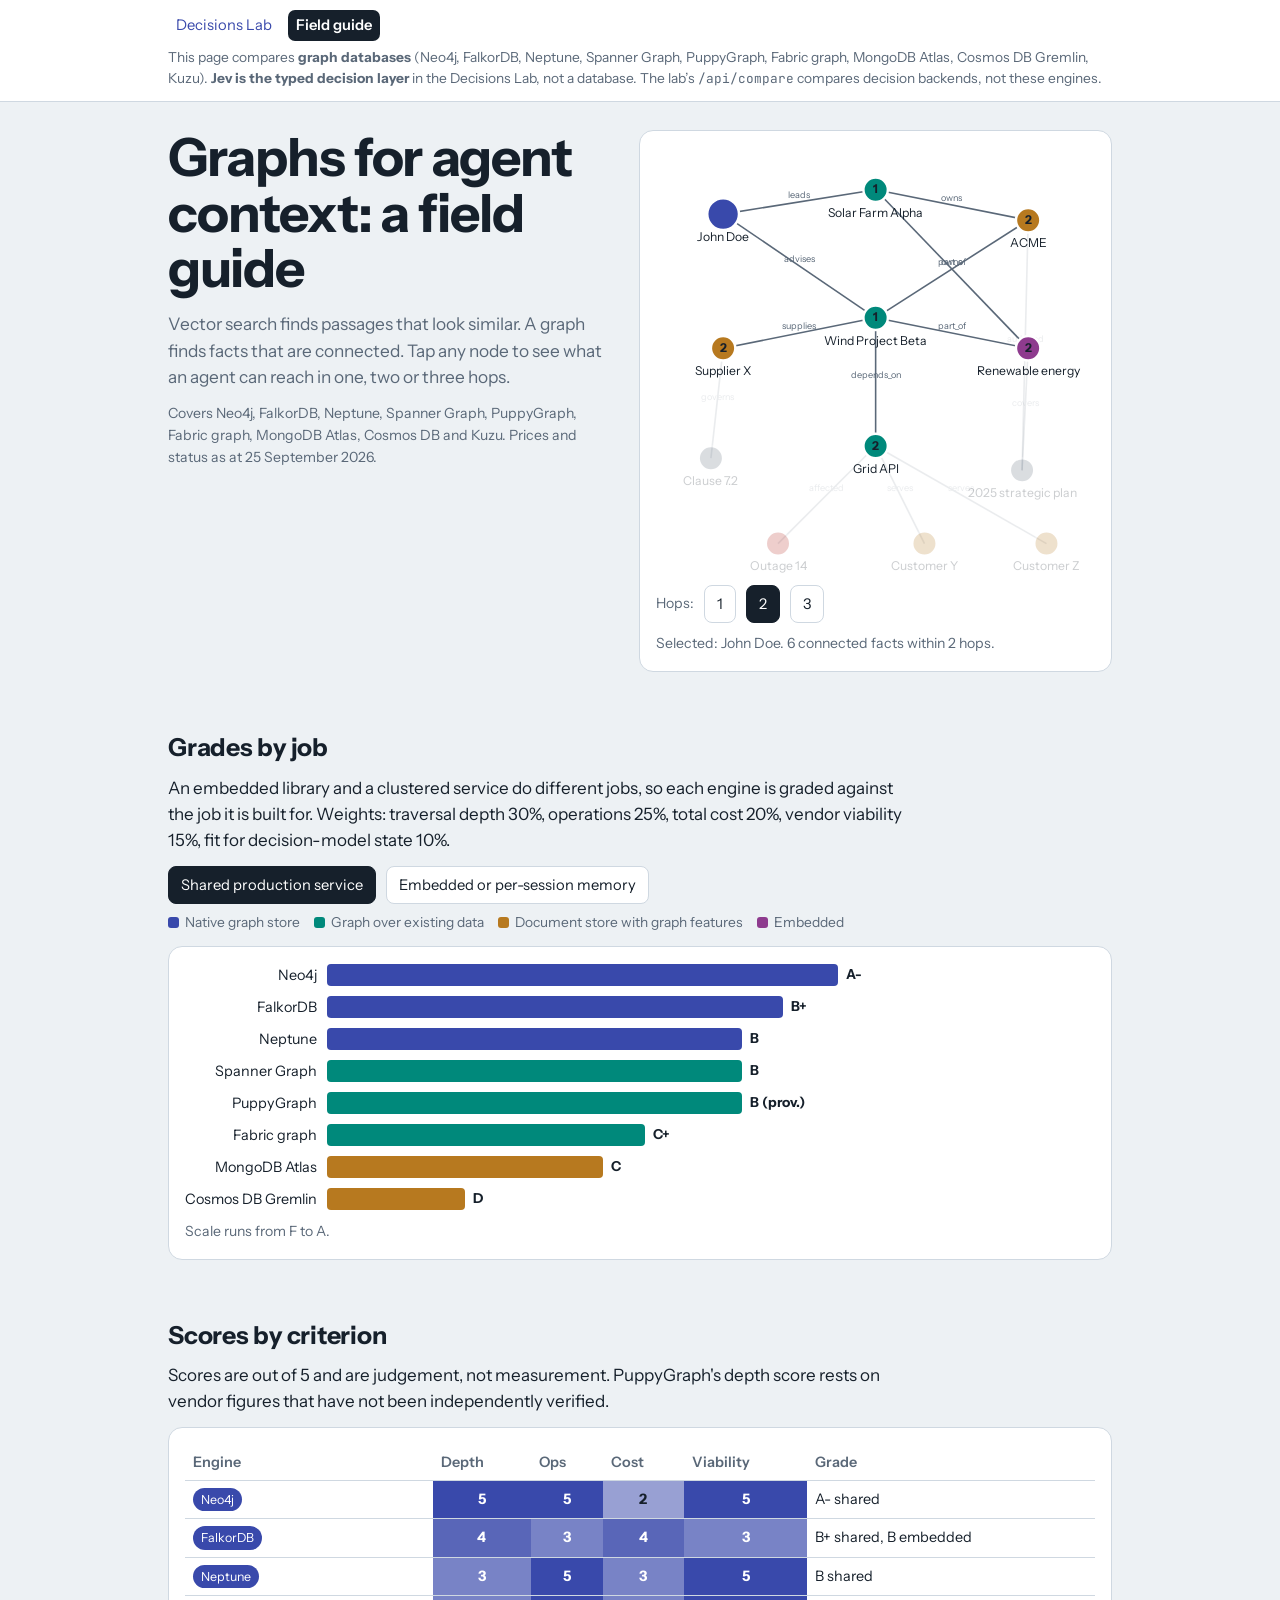
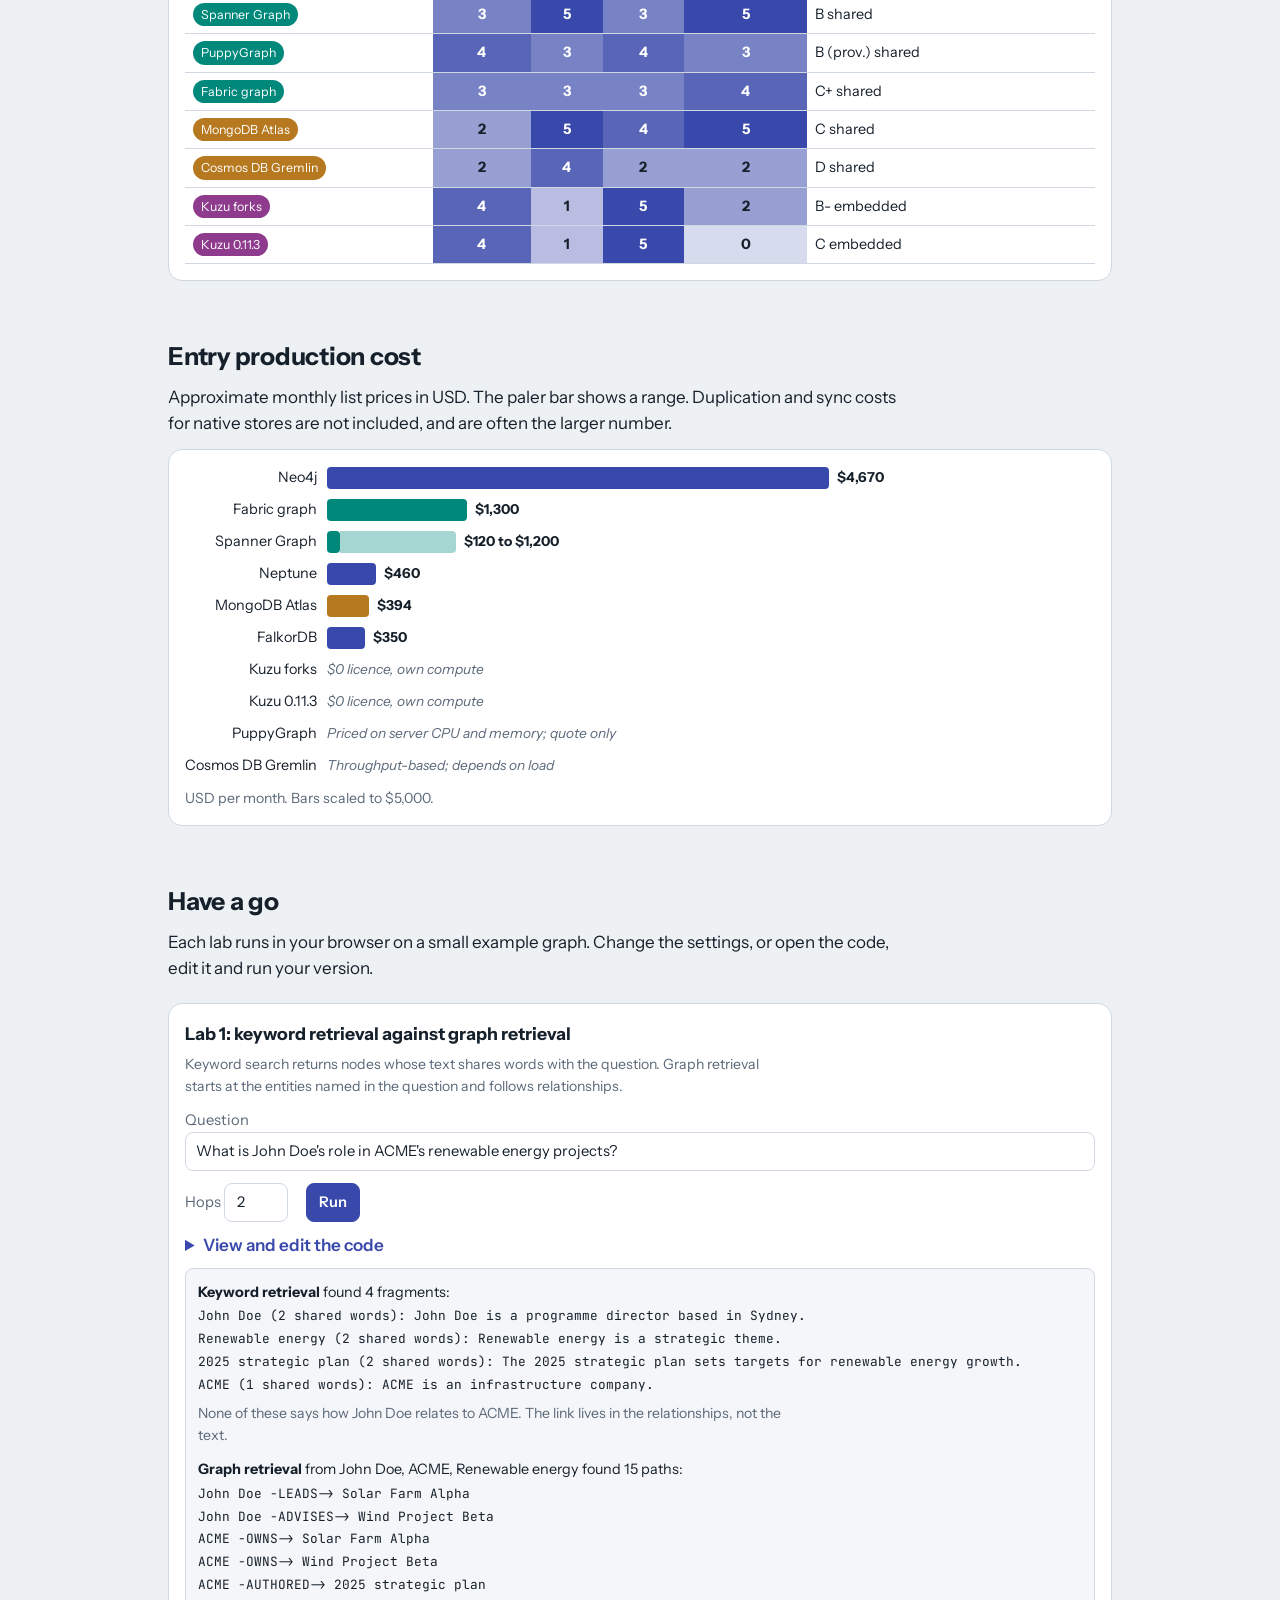
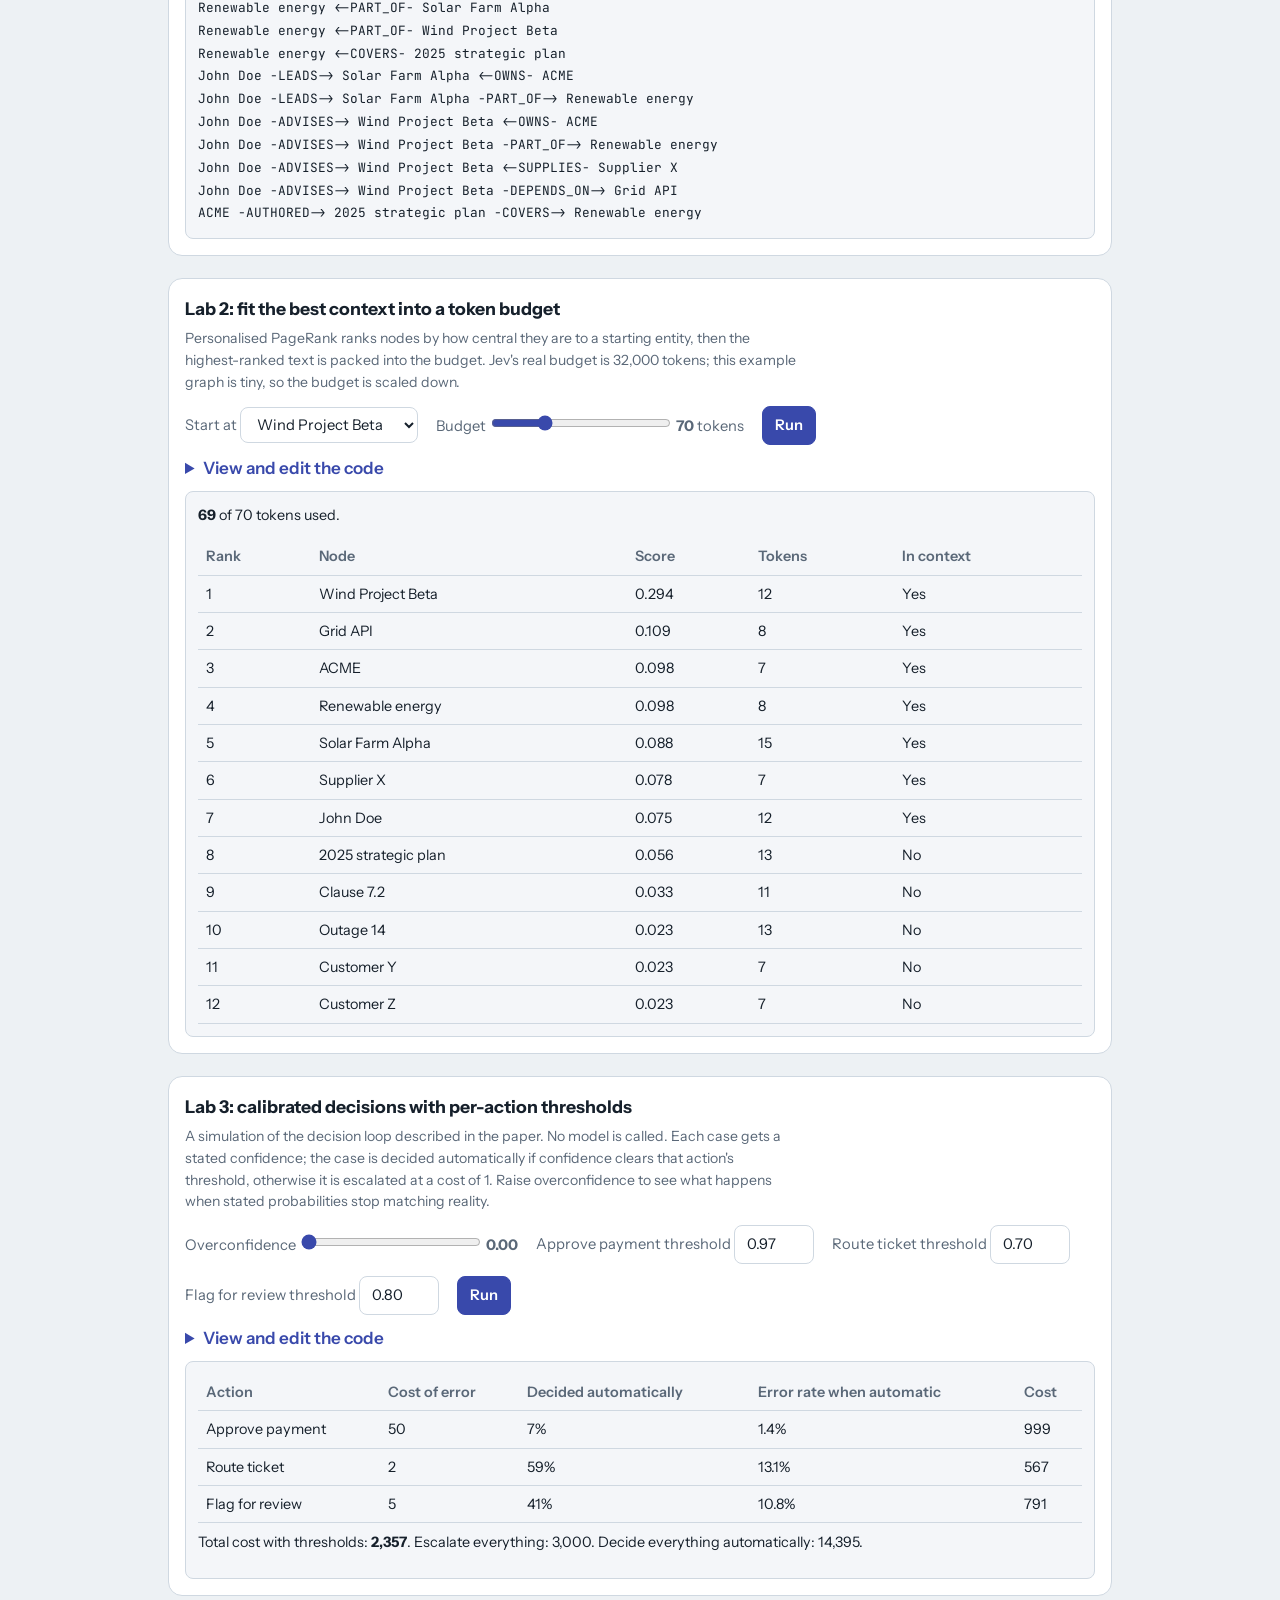
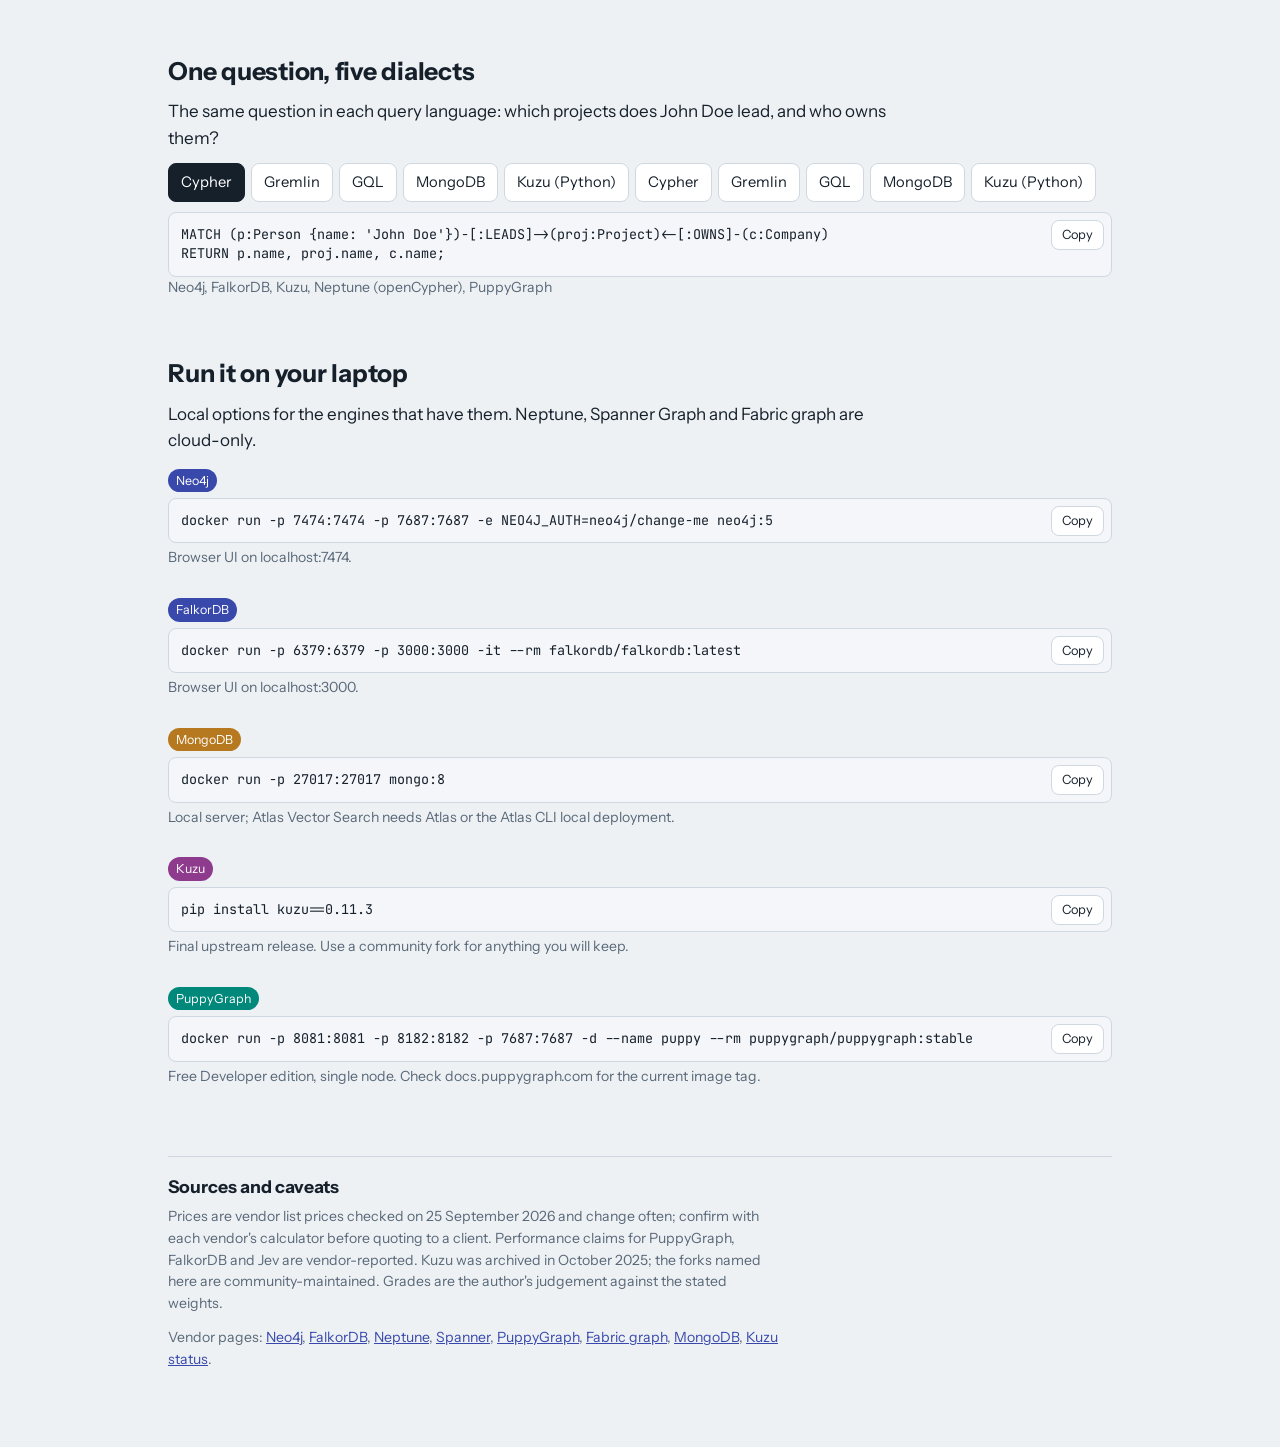
==== commit f1a31236: "Rewrite README as a knowledge repository and drop field-guide scrape debris. Recast the README aroun" ====
--- a/web/field-guide.html
+++ b/web/field-guide.html
@@ -1,12 +1,11 @@
 <!DOCTYPE html>
-<html lang="en-GB">
-<head>
+<html lang="en-GB" data-theme="light" style="color-scheme: light;"><head>
 <meta charset="utf-8">
 <meta name="viewport" content="width=device-width, initial-scale=1, viewport-fit=cover">
 <title>Graphs for agent context: a field guide</title>
 <link rel="preconnect" href="https://fonts.googleapis.com">
 <link rel="preconnect" href="https://fonts.gstatic.com" crossorigin>
-<link href="https://fonts.googleapis.com/css2?family=Instrument+Sans:wght@400;600;700&family=JetBrains+Mono:wght@400;600&display=swap" rel="stylesheet">
+<link href="https://fonts.googleapis.com/css2?family=Instrument+Sans:wght@400;500;600;700&family=JetBrains+Mono:wght@400;500&display=swap" rel="stylesheet">
 <style>
 :root{
   --bg:#edf1f4;--paper:#ffffff;--ink:#16202b;--muted:#5a6878;--line:#cfd8e1;--code:#f4f6f9;
@@ -85,42 +84,41 @@
 footer{margin-top:56px;border-top:1px solid var(--line);padding-top:16px}
 @media (prefers-reduced-motion:reduce){*{transition:none!important}}
 
-/* Page links shared by the three pages in this repo */
-.pages{background:var(--paper);border-bottom:1px solid var(--line)}
-.pages-in{max-width:1000px;margin:0 auto;padding:10px 16px 12px;display:grid;gap:6px}
-.pages nav{display:flex;flex-wrap:wrap;gap:6px;align-items:center;font-size:.92rem}
-.pages a{color:var(--native);text-decoration:none;padding:4px 8px;border-radius:7px}
-.pages a:hover{background:var(--code)}
-.pages .here{padding:4px 8px;border-radius:7px;background:var(--ink);color:var(--paper);font-weight:600}
-.pages p{margin:0;max-width:none;font-size:.86rem;color:var(--muted)}
-.pages code{font-size:.8rem}
+.demo-bar{position:sticky;top:0;z-index:20;background:var(--paper);border-bottom:1px solid var(--line)}
+.demo-bar-in{max-width:980px;margin:0 auto;padding:10px 18px 12px;display:grid;gap:6px}
+.demo-bar nav{display:flex;flex-wrap:wrap;gap:8px;align-items:center;font-size:.92rem}
+.demo-bar a{color:var(--native);text-decoration:none;padding:4px 8px;border-radius:7px}
+.demo-bar a:hover{background:var(--code)}
+.demo-bar .here{padding:4px 8px;border-radius:7px;background:var(--ink);color:var(--paper);font-weight:600}
+.demo-bar p{margin:0;max-width:none;font-size:.86rem;color:var(--muted)}
+.demo-bar code{font-size:.8rem}
 </style>
 </head>
 <body>
-<header class="pages">
-  <div class="pages-in">
-    <nav aria-label="Pages in this lab">
-      <a href="index.html">Decisions Lab</a>
-      <span class="here" aria-current="page">Field guide</span>
-      <a href="small-world.html">Small-world graphs</a>
+<header class="demo-bar">
+  <div class="demo-bar-in">
+    <nav aria-label="Demo pages">
+      <a href="/">Decisions Lab</a>
+      <span class="here">Field guide</span>
     </nav>
-    <p>This page compares <strong>graph databases</strong>. <strong>Jev is the typed decision layer</strong> in the Decisions Lab, not a database. The lab&rsquo;s <code>/api/compare</code> compares decision backends, not these engines.</p>
+    <p>This page compares <strong>graph databases</strong> (Neo4j, FalkorDB, Neptune, Spanner Graph, PuppyGraph, Fabric graph, MongoDB Atlas, Cosmos DB Gremlin, Kuzu). <strong>Jev is the typed decision layer</strong> in the Decisions Lab, not a database. The lab&rsquo;s <code>/api/compare</code> compares decision backends, not these engines.</p>
   </div>
 </header>
+
 <main>
 
 <section class="hero">
   <div>
     <h1>Graphs for agent context: a field guide</h1>
     <p class="lede">Vector search finds passages that look similar. A graph finds facts that are connected. Tap any node to see what an agent can reach in one, two or three hops.</p>
-    <p class="note">Covers Neo4j, FalkorDB, Memgraph, Neptune, Spanner Graph, PuppyGraph, Fabric graph, MongoDB Atlas, Cosmos DB and Kuzu. Prices and status as at 25 September 2026; Memgraph checked on 30 September 2026.</p>
+    <p class="note">Covers Neo4j, FalkorDB, Neptune, Spanner Graph, PuppyGraph, Fabric graph, MongoDB Atlas, Cosmos DB and Kuzu. Prices and status as at 25 September 2026.</p>
   </div>
   <div class="panel graphbox">
-    <svg id="heroGraph" viewBox="0 0 360 350" role="img" aria-label="Example knowledge graph. Select a node to highlight its neighbourhood."></svg>
+    <svg id="heroGraph" viewBox="0 0 360 350" role="img" aria-label="Example knowledge graph. Select a node to highlight its neighbourhood."><g class="edge"><line x1="55" y1="55" x2="180" y2="35"></line><text x="117.5" y="42" text-anchor="middle">leads</text></g><g class="edge"><line x1="55" y1="55" x2="180" y2="140"></line><text x="117.5" y="94.5" text-anchor="middle">advises</text></g><g class="edge"><line x1="305" y1="60" x2="180" y2="35"></line><text x="242.5" y="44.5" text-anchor="middle">owns</text></g><g class="edge"><line x1="305" y1="60" x2="180" y2="140"></line><text x="242.5" y="97" text-anchor="middle">owns</text></g><g class="edge"><line x1="180" y1="35" x2="305" y2="165"></line><text x="242.5" y="97" text-anchor="middle">part_of</text></g><g class="edge"><line x1="180" y1="140" x2="305" y2="165"></line><text x="242.5" y="149.5" text-anchor="middle">part_of</text></g><g class="edge dim"><line x1="300" y1="265" x2="305" y2="165"></line><text x="302.5" y="212" text-anchor="middle">covers</text></g><g class="edge dim"><line x1="305" y1="60" x2="300" y2="265"></line><text x="302.5" y="159.5" text-anchor="middle">authored</text></g><g class="edge"><line x1="55" y1="165" x2="180" y2="140"></line><text x="117.5" y="149.5" text-anchor="middle">supplies</text></g><g class="edge dim"><line x1="45" y1="255" x2="55" y2="165"></line><text x="50" y="207" text-anchor="middle">governs</text></g><g class="edge"><line x1="180" y1="140" x2="180" y2="245"></line><text x="180" y="189.5" text-anchor="middle">depends_on</text></g><g class="edge dim"><line x1="100" y1="325" x2="180" y2="245"></line><text x="140" y="282" text-anchor="middle">affected</text></g><g class="edge dim"><line x1="180" y1="245" x2="220" y2="325"></line><text x="200" y="282" text-anchor="middle">serves</text></g><g class="edge dim"><line x1="180" y1="245" x2="320" y2="325"></line><text x="250" y="282" text-anchor="middle">serves</text></g><g class="node" tabindex="0" role="button" aria-label="John Doe"><circle cx="55" cy="55" r="13" fill="var(--native)"></circle><text x="55" y="77" text-anchor="middle">John Doe</text></g><g class="node" tabindex="0" role="button" aria-label="Solar Farm Alpha"><circle cx="180" cy="35" r="10" fill="var(--over)"></circle><text x="180" y="38" text-anchor="middle" class="hopbadge">1</text><text x="180" y="57" text-anchor="middle">Solar Farm Alpha</text></g><g class="node" tabindex="0" role="button" aria-label="ACME"><circle cx="305" cy="60" r="10" fill="var(--doc)"></circle><text x="305" y="63" text-anchor="middle" class="hopbadge">2</text><text x="305" y="82" text-anchor="middle">ACME</text></g><g class="node" tabindex="0" role="button" aria-label="Wind Project Beta"><circle cx="180" cy="140" r="10" fill="var(--over)"></circle><text x="180" y="143" text-anchor="middle" class="hopbadge">1</text><text x="180" y="162" text-anchor="middle">Wind Project Beta</text></g><g class="node" tabindex="0" role="button" aria-label="Renewable energy"><circle cx="305" cy="165" r="10" fill="var(--embed)"></circle><text x="305" y="168" text-anchor="middle" class="hopbadge">2</text><text x="305" y="187" text-anchor="middle">Renewable energy</text></g><g class="node dim" tabindex="0" role="button" aria-label="2025 strategic plan"><circle cx="300" cy="265" r="10" fill="var(--muted)"></circle><text x="300" y="287" text-anchor="middle">2025 strategic plan</text></g><g class="node" tabindex="0" role="button" aria-label="Supplier X"><circle cx="55" cy="165" r="10" fill="var(--doc)"></circle><text x="55" y="168" text-anchor="middle" class="hopbadge">2</text><text x="55" y="187" text-anchor="middle">Supplier X</text></g><g class="node dim" tabindex="0" role="button" aria-label="Clause 7.2"><circle cx="45" cy="255" r="10" fill="var(--muted)"></circle><text x="45" y="277" text-anchor="middle">Clause 7.2</text></g><g class="node" tabindex="0" role="button" aria-label="Grid API"><circle cx="180" cy="245" r="10" fill="var(--over)"></circle><text x="180" y="248" text-anchor="middle" class="hopbadge">2</text><text x="180" y="267" text-anchor="middle">Grid API</text></g><g class="node dim" tabindex="0" role="button" aria-label="Outage 14"><circle cx="100" cy="325" r="10" fill="var(--warn)"></circle><text x="100" y="347" text-anchor="middle">Outage 14</text></g><g class="node dim" tabindex="0" role="button" aria-label="Customer Y"><circle cx="220" cy="325" r="10" fill="var(--doc)"></circle><text x="220" y="347" text-anchor="middle">Customer Y</text></g><g class="node dim" tabindex="0" role="button" aria-label="Customer Z"><circle cx="320" cy="325" r="10" fill="var(--doc)"></circle><text x="320" y="347" text-anchor="middle">Customer Z</text></g></svg>
     <div class="controls">
       <span class="note">Hops:</span>
       <button data-hop="1">1</button><button data-hop="2" aria-pressed="true">2</button><button data-hop="3">3</button>
-      <span class="note" id="heroStatus">Selected: John Doe</span>
+      <span class="note" id="heroStatus">Selected: John Doe. 6 connected facts within 2 hops.</span>
     </div>
   </div>
 </section>
@@ -137,44 +135,43 @@
   <span style="--c:var(--doc)">Document store with graph features</span>
   <span style="--c:var(--embed)">Embedded</span>
 </div>
-<div class="panel chart" id="gradeChart"></div>
+<div class="panel chart" id="gradeChart"><div class="bars"><div class="blab">Neo4j</div><div class="track"><div class="bar" style="--c:var(--native);width:66.60000000000001%"></div><span class="val">A-</span></div><div class="blab">FalkorDB</div><div class="track"><div class="bar" style="--c:var(--native);width:59.4%"></div><span class="val">B+</span></div><div class="blab">Neptune</div><div class="track"><div class="bar" style="--c:var(--native);width:54%"></div><span class="val">B</span></div><div class="blab">Spanner Graph</div><div class="track"><div class="bar" style="--c:var(--over);width:54%"></div><span class="val">B</span></div><div class="blab">PuppyGraph</div><div class="track"><div class="bar" style="--c:var(--over);width:54%"></div><span class="val">B (prov.)</span></div><div class="blab">Fabric graph</div><div class="track"><div class="bar" style="--c:var(--over);width:41.4%"></div><span class="val">C+</span></div><div class="blab">MongoDB Atlas</div><div class="track"><div class="bar" style="--c:var(--doc);width:36%"></div><span class="val">C</span></div><div class="blab">Cosmos DB Gremlin</div><div class="track"><div class="bar" style="--c:var(--doc);width:18%"></div><span class="val">D</span></div></div><p class="note" style="margin:10px 0 0">Scale runs from F to A.</p></div>
 
 <h2>Scores by criterion</h2>
 <p>Scores are out of 5 and are judgement, not measurement. PuppyGraph's depth score rests on vendor figures that have not been independently verified.</p>
-<div class="panel scroll"><table class="heat" id="heat"></table></div>
+<div class="panel scroll"><table class="heat" id="heat"><thead><tr><th>Engine</th><th>Depth</th><th>Ops</th><th>Cost</th><th>Viability</th><th>Grade</th></tr></thead><tbody><tr><td><span class="pill" style="--c:var(--native)">Neo4j</span></td><td class="num" style="background:color-mix(in srgb, var(--native) 100%, var(--paper));color:#fff">5</td><td class="num" style="background:color-mix(in srgb, var(--native) 100%, var(--paper));color:#fff">5</td><td class="num" style="background:color-mix(in srgb, var(--native) 52%, var(--paper));color:var(--ink)">2</td><td class="num" style="background:color-mix(in srgb, var(--native) 100%, var(--paper));color:#fff">5</td><td>A- shared</td></tr><tr><td><span class="pill" style="--c:var(--native)">FalkorDB</span></td><td class="num" style="background:color-mix(in srgb, var(--native) 84%, var(--paper));color:#fff">4</td><td class="num" style="background:color-mix(in srgb, var(--native) 68%, var(--paper));color:#fff">3</td><td class="num" style="background:color-mix(in srgb, var(--native) 84%, var(--paper));color:#fff">4</td><td class="num" style="background:color-mix(in srgb, var(--native) 68%, var(--paper));color:#fff">3</td><td>B+ shared, B embedded</td></tr><tr><td><span class="pill" style="--c:var(--native)">Neptune</span></td><td class="num" style="background:color-mix(in srgb, var(--native) 68%, var(--paper));color:#fff">3</td><td class="num" style="background:color-mix(in srgb, var(--native) 100%, var(--paper));color:#fff">5</td><td class="num" style="background:color-mix(in srgb, var(--native) 68%, var(--paper));color:#fff">3</td><td class="num" style="background:color-mix(in srgb, var(--native) 100%, var(--paper));color:#fff">5</td><td>B shared</td></tr><tr><td><span class="pill" style="--c:var(--over)">Spanner Graph</span></td><td class="num" style="background:color-mix(in srgb, var(--native) 68%, var(--paper));color:#fff">3</td><td class="num" style="background:color-mix(in srgb, var(--native) 100%, var(--paper));color:#fff">5</td><td class="num" style="background:color-mix(in srgb, var(--native) 68%, var(--paper));color:#fff">3</td><td class="num" style="background:color-mix(in srgb, var(--native) 100%, var(--paper));color:#fff">5</td><td>B shared</td></tr><tr><td><span class="pill" style="--c:var(--over)">PuppyGraph</span></td><td class="num" style="background:color-mix(in srgb, var(--native) 84%, var(--paper));color:#fff">4</td><td class="num" style="background:color-mix(in srgb, var(--native) 68%, var(--paper));color:#fff">3</td><td class="num" style="background:color-mix(in srgb, var(--native) 84%, var(--paper));color:#fff">4</td><td class="num" style="background:color-mix(in srgb, var(--native) 68%, var(--paper));color:#fff">3</td><td>B (prov.) shared</td></tr><tr><td><span class="pill" style="--c:var(--over)">Fabric graph</span></td><td class="num" style="background:color-mix(in srgb, var(--native) 68%, var(--paper));color:#fff">3</td><td class="num" style="background:color-mix(in srgb, var(--native) 68%, var(--paper));color:#fff">3</td><td class="num" style="background:color-mix(in srgb, var(--native) 68%, var(--paper));color:#fff">3</td><td class="num" style="background:color-mix(in srgb, var(--native) 84%, var(--paper));color:#fff">4</td><td>C+ shared</td></tr><tr><td><span class="pill" style="--c:var(--doc)">MongoDB Atlas</span></td><td class="num" style="background:color-mix(in srgb, var(--native) 52%, var(--paper));color:var(--ink)">2</td><td class="num" style="background:color-mix(in srgb, var(--native) 100%, var(--paper));color:#fff">5</td><td class="num" style="background:color-mix(in srgb, var(--native) 84%, var(--paper));color:#fff">4</td><td class="num" style="background:color-mix(in srgb, var(--native) 100%, var(--paper));color:#fff">5</td><td>C shared</td></tr><tr><td><span class="pill" style="--c:var(--doc)">Cosmos DB Gremlin</span></td><td class="num" style="background:color-mix(in srgb, var(--native) 52%, var(--paper));color:var(--ink)">2</td><td class="num" style="background:color-mix(in srgb, var(--native) 84%, var(--paper));color:#fff">4</td><td class="num" style="background:color-mix(in srgb, var(--native) 52%, var(--paper));color:var(--ink)">2</td><td class="num" style="background:color-mix(in srgb, var(--native) 52%, var(--paper));color:var(--ink)">2</td><td>D shared</td></tr><tr><td><span class="pill" style="--c:var(--embed)">Kuzu forks</span></td><td class="num" style="background:color-mix(in srgb, var(--native) 84%, var(--paper));color:#fff">4</td><td class="num" style="background:color-mix(in srgb, var(--native) 36%, var(--paper));color:var(--ink)">1</td><td class="num" style="background:color-mix(in srgb, var(--native) 100%, var(--paper));color:#fff">5</td><td class="num" style="background:color-mix(in srgb, var(--native) 52%, var(--paper));color:var(--ink)">2</td><td>B- embedded</td></tr><tr><td><span class="pill" style="--c:var(--embed)">Kuzu 0.11.3</span></td><td class="num" style="background:color-mix(in srgb, var(--native) 84%, var(--paper));color:#fff">4</td><td class="num" style="background:color-mix(in srgb, var(--native) 36%, var(--paper));color:var(--ink)">1</td><td class="num" style="background:color-mix(in srgb, var(--native) 100%, var(--paper));color:#fff">5</td><td class="num" style="background:color-mix(in srgb, var(--native) 20%, var(--paper));color:var(--ink)">0</td><td>C embedded</td></tr></tbody></table></div>
 
 <h2>Entry production cost</h2>
 <p>Approximate monthly list prices in USD. The paler bar shows a range. Duplication and sync costs for native stores are not included, and are often the larger number.</p>
-<div class="panel chart" id="costChart"></div>
+<div class="panel chart" id="costChart"><div class="bars"><div class="blab">Neo4j</div><div class="track"><div class="bar" style="--c:var(--native);width:65.38000000000001%"></div><span class="val">$4,670</span></div><div class="blab">Fabric graph</div><div class="track"><div class="bar" style="--c:var(--over);width:18.2%"></div><span class="val">$1,300</span></div><div class="blab">Spanner Graph</div><div class="track"><div class="bar" style="--c:var(--over);width:1.68%"></div><div class="rng" style="--c:var(--over);width:15.12%"></div><span class="val">$120 to $1,200</span></div><div class="blab">Neptune</div><div class="track"><div class="bar" style="--c:var(--native);width:6.4399999999999995%"></div><span class="val">$460</span></div><div class="blab">MongoDB Atlas</div><div class="track"><div class="bar" style="--c:var(--doc);width:5.516%"></div><span class="val">$394</span></div><div class="blab">FalkorDB</div><div class="track"><div class="bar" style="--c:var(--native);width:4.9%"></div><span class="val">$350</span></div><div class="blab">Kuzu forks</div><div class="track"><span class="val soft">$0 licence, own compute</span></div><div class="blab">Kuzu 0.11.3</div><div class="track"><span class="val soft">$0 licence, own compute</span></div><div class="blab">PuppyGraph</div><div class="track"><span class="val soft">Priced on server CPU and memory; quote only</span></div><div class="blab">Cosmos DB Gremlin</div><div class="track"><span class="val soft">Throughput-based; depends on load</span></div></div><p class="note" style="margin:10px 0 0">USD per month. Bars scaled to $5,000.</p></div>
 
 <h2>Have a go</h2>
 <p>Each lab runs in your browser on a small example graph. Change the settings, or open the code, edit it and run your version.</p>
 
 <div class="panel lab" id="labA">
-  <h3>Lab 1: hybrid text retrieval against graph retrieval</h3>
-  <p class="note">The text baseline is what most teams already run: BM25 over each node's text, fused with dense similarity from a small embedding model (all-MiniLM-L6-v2) by reciprocal rank fusion. Dense similarities are precomputed for the questions in the list; for a question you type yourself, the text side falls back to BM25 alone. Graph retrieval starts at the entities named in the question and follows relationships.</p>
+  <h3>Lab 1: keyword retrieval against graph retrieval</h3>
+  <p class="note">Keyword search returns nodes whose text shares words with the question. Graph retrieval starts at the entities named in the question and follows relationships.</p>
   <div class="params">
-    <label style="flex:1 1 100%">Question <input id="aQ" style="width:100%;font:inherit;padding:7px 10px;border:1px solid var(--line);border-radius:8px;background:var(--paper);color:var(--ink)" value="What is John Doe's role in ACME's renewable energy projects?" list="aQList"></label>
-    <datalist id="aQList"><option value="What is John Doe's role in ACME's renewable energy projects?"></option><option value="Which customers were affected by Outage 14?"></option><option value="Which clause governs the supplier of Wind Project Beta?"></option><option value="What does the 2025 strategic plan cover?"></option></datalist>
+    <label style="flex:1 1 100%">Question <input id="aQ" style="width:100%;font:inherit;padding:7px 10px;border:1px solid var(--line);border-radius:8px;background:var(--paper);color:var(--ink)" value="What is John Doe&#39;s role in ACME&#39;s renewable energy projects?"></label>
     <label>Hops <input id="aK" type="number" min="1" max="4" value="2" style="width:64px"></label>
     <button class="primary" data-run="A">Run</button>
   </div>
   <details><summary>View and edit the code</summary><textarea id="aCode" spellcheck="false"></textarea>
     <div class="controls"><button data-runedit="A">Run edited code</button><button data-reset="A">Reset code</button></div></details>
-  <div class="out" id="aOut"></div>
+  <div class="out" id="aOut"><strong>Keyword retrieval</strong> found 4 fragments:<span class="path">John Doe (2 shared words): John Doe is a programme director based in Sydney.</span><span class="path">Renewable energy (2 shared words): Renewable energy is a strategic theme.</span><span class="path">2025 strategic plan (2 shared words): The 2025 strategic plan sets targets for renewable energy growth.</span><span class="path">ACME (1 shared words): ACME is an infrastructure company.</span><p class="note" style="margin-top:8px">None of these says how John Doe relates to ACME. The link lives in the relationships, not the text.</p><strong>Graph retrieval</strong> from John Doe, ACME, Renewable energy found 15 paths:<span class="path">John Doe -LEADS-&gt; Solar Farm Alpha</span><span class="path">John Doe -ADVISES-&gt; Wind Project Beta</span><span class="path">ACME -OWNS-&gt; Solar Farm Alpha</span><span class="path">ACME -OWNS-&gt; Wind Project Beta</span><span class="path">ACME -AUTHORED-&gt; 2025 strategic plan</span><span class="path">Renewable energy &lt;-PART_OF- Solar Farm Alpha</span><span class="path">Renewable energy &lt;-PART_OF- Wind Project Beta</span><span class="path">Renewable energy &lt;-COVERS- 2025 strategic plan</span><span class="path">John Doe -LEADS-&gt; Solar Farm Alpha &lt;-OWNS- ACME</span><span class="path">John Doe -LEADS-&gt; Solar Farm Alpha -PART_OF-&gt; Renewable energy</span><span class="path">John Doe -ADVISES-&gt; Wind Project Beta &lt;-OWNS- ACME</span><span class="path">John Doe -ADVISES-&gt; Wind Project Beta -PART_OF-&gt; Renewable energy</span><span class="path">John Doe -ADVISES-&gt; Wind Project Beta &lt;-SUPPLIES- Supplier X</span><span class="path">John Doe -ADVISES-&gt; Wind Project Beta -DEPENDS_ON-&gt; Grid API</span><span class="path">ACME -AUTHORED-&gt; 2025 strategic plan -COVERS-&gt; Renewable energy</span></div>
 </div>
 
 <div class="panel lab" id="labB">
   <h3>Lab 2: fit the best context into a token budget</h3>
-  <p class="note">Personalised PageRank ranks nodes by how central they are to a starting entity, then the highest-ranked text is packed into the budget. Jev takes about 64,000 tokens a request, of which about 32,000 for the state and the longest question; this example graph is tiny, so the budget is scaled down.</p>
+  <p class="note">Personalised PageRank ranks nodes by how central they are to a starting entity, then the highest-ranked text is packed into the budget. Jev's real budget is 32,000 tokens; this example graph is tiny, so the budget is scaled down.</p>
   <div class="params">
-    <label>Start at <select id="bSeed"></select></label>
+    <label>Start at <select id="bSeed"><option value="john">John Doe</option><option value="solar">Solar Farm Alpha</option><option value="acme">ACME</option><option value="wind" selected="">Wind Project Beta</option><option value="renew">Renewable energy</option><option value="plan">2025 strategic plan</option><option value="supplier">Supplier X</option><option value="clause">Clause 7.2</option><option value="api">Grid API</option><option value="outage">Outage 14</option><option value="custy">Customer Y</option><option value="custz">Customer Z</option></select></label>
     <label>Budget <input id="bBudget" type="range" min="20" max="200" step="5" value="70"> <strong id="bBudgetV">70</strong> tokens</label>
     <button class="primary" data-run="B">Run</button>
   </div>
   <details><summary>View and edit the code</summary><textarea id="bCode" spellcheck="false"></textarea>
     <div class="controls"><button data-runedit="B">Run edited code</button><button data-reset="B">Reset code</button></div></details>
-  <div class="out" id="bOut"></div>
+  <div class="out" id="bOut"><p><strong>69</strong> of 70 tokens used.</p><div class="scroll"><table><tbody><tr><th>Rank</th><th>Node</th><th>Score</th><th>Tokens</th><th>In context</th></tr><tr><td>1</td><td>Wind Project Beta</td><td>0.294</td><td>12</td><td>Yes</td></tr><tr><td>2</td><td>Grid API</td><td>0.109</td><td>8</td><td>Yes</td></tr><tr><td>3</td><td>ACME</td><td>0.098</td><td>7</td><td>Yes</td></tr><tr><td>4</td><td>Renewable energy</td><td>0.098</td><td>8</td><td>Yes</td></tr><tr><td>5</td><td>Solar Farm Alpha</td><td>0.088</td><td>15</td><td>Yes</td></tr><tr><td>6</td><td>Supplier X</td><td>0.078</td><td>7</td><td>Yes</td></tr><tr><td>7</td><td>John Doe</td><td>0.075</td><td>12</td><td>Yes</td></tr><tr><td>8</td><td>2025 strategic plan</td><td>0.056</td><td>13</td><td>No</td></tr><tr><td>9</td><td>Clause 7.2</td><td>0.033</td><td>11</td><td>No</td></tr><tr><td>10</td><td>Outage 14</td><td>0.023</td><td>13</td><td>No</td></tr><tr><td>11</td><td>Customer Y</td><td>0.023</td><td>7</td><td>No</td></tr><tr><td>12</td><td>Customer Z</td><td>0.023</td><td>7</td><td>No</td></tr></tbody></table></div></div>
 </div>
 
 <div class="panel lab" id="labC">
@@ -189,24 +186,24 @@
   </div>
   <details><summary>View and edit the code</summary><textarea id="cCode" spellcheck="false"></textarea>
     <div class="controls"><button data-runedit="C">Run edited code</button><button data-reset="C">Reset code</button></div></details>
-  <div class="out" id="cOut"></div>
+  <div class="out" id="cOut"><div class="scroll"><table><tbody><tr><th>Action</th><th>Cost of error</th><th>Decided automatically</th><th>Error rate when automatic</th><th>Cost</th></tr><tr><td>Approve payment</td><td>50</td><td>7%</td><td>1.4%</td><td>999</td></tr><tr><td>Route ticket</td><td>2</td><td>59%</td><td>13.1%</td><td>567</td></tr><tr><td>Flag for review</td><td>5</td><td>41%</td><td>10.8%</td><td>791</td></tr></tbody></table></div><p style="margin-top:8px">Total cost with thresholds: <strong>2,357</strong>. Escalate everything: 3,000. Decide everything automatically: 14,395.</p></div>
 </div>
 
 <h2>One question, five dialects</h2>
 <p>The same question in each query language: which projects does John Doe lead, and who owns them?</p>
-<div class="tabs" id="snipTabs" role="tablist"></div>
-<div class="snip"><pre><code id="snipCode"></code></pre><button class="copy" id="snipCopy">Copy</button></div>
-<p class="note" id="snipNote"></p>
+<div class="tabs" id="snipTabs" role="tablist"><button role="tab" aria-pressed="true" aria-selected="true">Cypher</button><button role="tab" aria-pressed="false" aria-selected="false">Gremlin</button><button role="tab" aria-pressed="false" aria-selected="false">GQL</button><button role="tab" aria-pressed="false" aria-selected="false">MongoDB</button><button role="tab" aria-pressed="false" aria-selected="false">Kuzu (Python)</button></div>
+<div class="snip"><pre><code id="snipCode">MATCH (p:Person {name: 'John Doe'})-[:LEADS]-&gt;(proj:Project)&lt;-[:OWNS]-(c:Company)
+RETURN p.name, proj.name, c.name;</code></pre><button class="copy" id="snipCopy">Copy</button></div>
+<p class="note" id="snipNote">Neo4j, FalkorDB, Kuzu, Neptune (openCypher), PuppyGraph</p>
 
 <h2>Run it on your laptop</h2>
 <p>Local options for the engines that have them. Neptune, Spanner Graph and Fabric graph are cloud-only.</p>
-<div class="runlist" id="runList"></div>
+<div class="runlist" id="runList"><div><span class="pill" style="--c:var(--native)">Neo4j</span><div class="snip" style="margin-top:6px"><pre><code>docker run -p 7474:7474 -p 7687:7687 -e NEO4J_AUTH=neo4j/change-me neo4j:5</code></pre><button class="copy" data-copyrun="0">Copy</button></div><p class="note" style="margin-top:4px">Browser UI on localhost:7474.</p></div><div><span class="pill" style="--c:var(--native)">FalkorDB</span><div class="snip" style="margin-top:6px"><pre><code>docker run -p 6379:6379 -p 3000:3000 -it --rm falkordb/falkordb:latest</code></pre><button class="copy" data-copyrun="1">Copy</button></div><p class="note" style="margin-top:4px">Browser UI on localhost:3000.</p></div><div><span class="pill" style="--c:var(--doc)">MongoDB</span><div class="snip" style="margin-top:6px"><pre><code>docker run -p 27017:27017 mongo:8</code></pre><button class="copy" data-copyrun="2">Copy</button></div><p class="note" style="margin-top:4px">Local server; Atlas Vector Search needs Atlas or the Atlas CLI local deployment.</p></div><div><span class="pill" style="--c:var(--embed)">Kuzu</span><div class="snip" style="margin-top:6px"><pre><code>pip install kuzu==0.11.3</code></pre><button class="copy" data-copyrun="3">Copy</button></div><p class="note" style="margin-top:4px">Final upstream release. Use a community fork for anything you will keep.</p></div><div><span class="pill" style="--c:var(--over)">PuppyGraph</span><div class="snip" style="margin-top:6px"><pre><code>docker run -p 8081:8081 -p 8182:8182 -p 7687:7687 -d --name puppy --rm puppygraph/puppygraph:stable</code></pre><button class="copy" data-copyrun="4">Copy</button></div><p class="note" style="margin-top:4px">Free Developer edition, single node. Check docs.puppygraph.com for the current image tag.</p></div></div>
 
 <footer>
   <h3>Sources and caveats</h3>
   <p class="note">Prices are vendor list prices checked on 25 September 2026 and change often; confirm with each vendor's calculator before quoting to a client. Performance claims for PuppyGraph, FalkorDB and Jev are vendor-reported. Kuzu was archived in October 2025; the forks named here are community-maintained. Grades are the author's judgement against the stated weights.</p>
-  <p class="note">Vendor pages: <a href="https://neo4j.com/pricing/">Neo4j</a>, <a href="https://www.falkordb.com/plans/">FalkorDB</a>, <a href="https://memgraph.com/pricing">Memgraph</a> (<a href="https://github.com/memgraph/memgraph/blob/master/licenses/BSL.txt">Community licence</a>: BSL 1.1, production use for internal purposes, no database-as-a-service; each version becomes Apache 2.0 on the change date in its licence, at most four years after its release), <a href="https://aws.amazon.com/neptune/pricing/">Neptune</a>, <a href="https://cloud.google.com/spanner/pricing">Spanner</a>, <a href="https://www.puppygraph.com/pricing">PuppyGraph</a>, <a href="https://learn.microsoft.com/en-us/fabric/graph/overview">Fabric graph</a>, <a href="https://www.mongodb.com/pricing">MongoDB</a>, <a href="https://www.puppygraph.com/blog/what-is-kuzudb">Kuzu status</a>.</p>
-  <p class="note">The explain-it-by-building-it style follows Tivadar Danka&rsquo;s newsletter <a href="https://thepalindrome.org/">The Palindrome</a>. The animations, code and figures on this page are original.</p>
+  <p class="note">Vendor pages: <a href="https://neo4j.com/pricing/">Neo4j</a>, <a href="https://www.falkordb.com/plans/">FalkorDB</a>, <a href="https://aws.amazon.com/neptune/pricing/">Neptune</a>, <a href="https://cloud.google.com/spanner/pricing">Spanner</a>, <a href="https://www.puppygraph.com/pricing">PuppyGraph</a>, <a href="https://learn.microsoft.com/en-us/fabric/graph/overview">Fabric graph</a>, <a href="https://www.mongodb.com/pricing">MongoDB</a>, <a href="https://www.puppygraph.com/blog/what-is-kuzudb">Kuzu status</a>.</p>
 </footer>
 </main>
 
@@ -270,7 +267,6 @@
 const E=[
  {n:"Neo4j",cat:"native",shared:"A-",embed:null,d:5,o:5,c:2,v:5,cost:4670,note:"Business Critical, 32 GB"},
  {n:"FalkorDB",cat:"native",shared:"B+",embed:"B",d:4,o:3,c:4,v:3,cost:350,note:"Pro, 8 GB with HA"},
- {n:"Memgraph",cat:"native",shared:"B",embed:null,d:4,o:3,c:3,v:3,cost:null,note:"Community free for internal use (BSL); Enterprise on request; Cloud priced by calculator"},
  {n:"Neptune",cat:"native",shared:"B",embed:null,d:3,o:5,c:3,v:5,cost:460,note:"Two db.r6g.large, before storage and I/O"},
  {n:"Spanner Graph",cat:"over",shared:"B",embed:null,d:3,o:5,c:3,v:5,cost:120,hi:1200,note:"Enterprise edition, 0.1 to 1 node"},
  {n:"PuppyGraph",cat:"over",shared:"B",prov:true,embed:null,d:4,o:3,c:4,v:3,cost:null,note:"Priced on server CPU and memory; quote only"},
@@ -321,23 +317,12 @@
 })();
 
 /* ---------- Labs ---------- */
-// Cosine similarity of each node's text to the preset questions (all-MiniLM-L6-v2), precomputed.
-const DENSE={"What is John Doe's role in ACME's renewable energy projects?":{"john":0.565,"solar":0.308,"acme":0.559,"wind":0.28,"renew":0.551,"plan":0.387,"supplier":0.281,"clause":0.01,"api":0.036,"outage":0.042,"custy":0.089,"custz":0.075},"Which customers were affected by Outage 14?":{"john":-0.026,"solar":0.159,"acme":0.136,"wind":0.055,"renew":-0.024,"plan":-0.01,"supplier":0.148,"clause":0.324,"api":0.104,"outage":0.578,"custy":0.327,"custz":0.341},"Which clause governs the supplier of Wind Project Beta?":{"john":0.139,"solar":0.334,"acme":0.229,"wind":0.613,"renew":0.317,"plan":0.309,"supplier":0.458,"clause":0.207,"api":0.047,"outage":0.115,"custy":0.115,"custz":0.127},"What does the 2025 strategic plan cover?":{"john":0.087,"solar":0.251,"acme":0.189,"wind":0.357,"renew":0.431,"plan":0.718,"supplier":0.123,"clause":0.114,"api":-0.019,"outage":-0.01,"custy":0.145,"custz":0.162}};
 function labA(G, question, hops){
-  // Hybrid text retrieval: BM25 over each node's text, fused with dense similarity by
-  // reciprocal rank fusion (1 / (60 + rank) from each ranking). DENSE holds similarities from
-  // all-MiniLM-L6-v2 for the preset questions; for any other question only BM25 is used.
-  const stop=new Set(["what","is","the","in","of","and","a","s","which","by","does","were","was","to"]);
-  const tok=s=>(s.toLowerCase().replace(/'s\b/g,"").match(/[a-z0-9]+/g)||[]).filter(w=>!stop.has(w));
-  const docs=G.nodes.map(n=>tok(n.text)),q=tok(question),N=docs.length;
-  const avg=docs.reduce((s,d)=>s+d.length,0)/N,df=w=>docs.filter(d=>d.includes(w)).length;
-  const bm25=docs.map(d=>q.reduce((s,w)=>{const tf=d.filter(x=>x===w).length;if(!tf)return s;
-    const idf=Math.log(1+(N-df(w)+0.5)/(df(w)+0.5));return s+idf*tf*2.5/(tf+1.5*(0.25+0.75*d.length/avg))},0));
-  const dense=DENSE[question]||null;
-  const ranks=sc=>{const r={};sc.map((s,i)=>[s,i]).filter(x=>x[0]>0).sort((a,b)=>b[0]-a[0]).forEach(([,i],k)=>r[i]=k+1);return r};
-  const rb=ranks(bm25),rd=dense?ranks(G.nodes.map(n=>dense[n.id]||0)):{};
-  const text=G.nodes.map((n,i)=>({n,s:(rb[i]?1/(60+rb[i]):0)+(rd[i]?1/(60+rd[i]):0)})).filter(x=>x.s>0)
-    .sort((a,b)=>b.s-a.s).slice(0,5).map(x=>`${x.n.label}: ${x.n.text}`);
+  // Keyword retrieval: score nodes by words shared with the question
+  const stop=new Set(["what","is","the","in","of","and","a","role","s"]);
+  const words=question.toLowerCase().replace(/'s\b/g,"").match(/[a-z0-9]+/g).filter(w=>!stop.has(w));
+  const keyword=G.nodes.map(n=>({n,score:words.filter(w=>n.text.toLowerCase().includes(w)).length}))
+    .filter(r=>r.score>0).sort((a,b)=>b.score-a.score).map(r=>`${r.n.label} (${r.score} shared words): ${r.n.text}`);
 
   // Graph retrieval: start at entities named in the question, follow edges
   const seeds=G.nodes.filter(n=>question.toLowerCase().includes(n.label.toLowerCase())).map(n=>n.id);
@@ -350,7 +335,7 @@
       const p=f.path+step+G.node(nb.id).label;paths.push(p);
       if(!seen.has(nb.id)){seen.add(nb.id);next.push({id:nb.id,prev:f.id,path:p})}}
     frontier=next}
-  return {seeds:seeds.map(id=>G.node(id).label),text,hybrid:!!dense,paths:[...new Set(paths)]};
+  return {seeds:seeds.map(id=>G.node(id).label),keyword,paths:[...new Set(paths)]};
 }
 function labB(G, seed, budget){
   // Personalised PageRank from the seed node, then pack text into the budget
@@ -386,8 +371,8 @@
 const esc=s=>String(s).replace(/[&<>]/g,c=>({"&":"&amp;","<":"&lt;",">":"&gt;"}[c]));
 function renderA(r){
   document.getElementById("aOut").innerHTML=
-   `<strong>${r.hybrid?"Hybrid text retrieval (BM25 and dense)":"BM25 text retrieval"}</strong> returned its top ${r.text.length} fragment${r.text.length===1?"":"s"}:`+r.text.map(x=>`<span class="path">${esc(x)}</span>`).join("")+
-   `<p class="note" style="margin-top:8px">These are the fragments that look most like the question. None states a relationship that spans two facts, such as who leads a project another company owns; that lives in the edges, not in any one text.</p>`+
+   `<strong>Keyword retrieval</strong> found ${r.keyword.length} fragments:`+r.keyword.map(x=>`<span class="path">${esc(x)}</span>`).join("")+
+   `<p class="note" style="margin-top:8px">None of these says how John Doe relates to ACME. The link lives in the relationships, not the text.</p>`+
    `<strong>Graph retrieval</strong> from ${esc(r.seeds.join(", ")||"no named entities")} found ${r.paths.length} paths:`+r.paths.map(x=>`<span class="path">${esc(x)}</span>`).join("");
 }
 function renderB(r){
@@ -426,7 +411,7 @@
 
 /* ---------- Snippets ---------- */
 const SNIPS=[
- {t:"Cypher",who:"Neo4j, FalkorDB, Memgraph, Kuzu, Neptune (openCypher), PuppyGraph",c:`MATCH (p:Person {name: 'John Doe'})-[:LEADS]->(proj:Project)<-[:OWNS]-(c:Company)
+ {t:"Cypher",who:"Neo4j, FalkorDB, Kuzu, Neptune (openCypher), PuppyGraph",c:`MATCH (p:Person {name: 'John Doe'})-[:LEADS]->(proj:Project)<-[:OWNS]-(c:Company)
 RETURN p.name, proj.name, c.name;`},
  {t:"Gremlin",who:"Neptune, Cosmos DB, PuppyGraph",c:`g.V().has('Person', 'name', 'John Doe')
   .out('LEADS').as('project')
@@ -478,7 +463,6 @@
 const RUNS=[
  {n:"Neo4j",cat:"native",c:"docker run -p 7474:7474 -p 7687:7687 -e NEO4J_AUTH=neo4j/change-me neo4j:5",note:"Browser UI on localhost:7474."},
  {n:"FalkorDB",cat:"native",c:"docker run -p 6379:6379 -p 3000:3000 -it --rm falkordb/falkordb:latest",note:"Browser UI on localhost:3000."},
- {n:"Memgraph",cat:"native",c:"docker run -p 7687:7687 -p 7444:7444 --name memgraph memgraph/memgraph-mage",note:"Includes the MAGE algorithms. The Memgraph Lab UI is a separate image: docker run -d -p 3000:3000 --name lab memgraph/lab. On Mac and Windows add -e QUICK_CONNECT_MG_HOST=host.docker.internal."},
  {n:"MongoDB",cat:"doc",c:"docker run -p 27017:27017 mongo:8",note:"Local server; Atlas Vector Search needs Atlas or the Atlas CLI local deployment."},
  {n:"Kuzu",cat:"embed",c:"pip install kuzu==0.11.3",note:"Final upstream release. Use a community fork for anything you will keep."},
  {n:"PuppyGraph",cat:"over",c:"docker run -p 8081:8081 -p 8182:8182 -p 7687:7687 -d --name puppy --rm puppygraph/puppygraph:stable",note:"Free Developer edition, single node. Check docs.puppygraph.com for the current image tag."}
@@ -486,5 +470,6 @@
 document.getElementById("runList").innerHTML=RUNS.map((r,i)=>`<div><span class="pill" style="--c:${CV(r.cat)}">${r.n}</span><div class="snip" style="margin-top:6px"><pre><code>${esc(r.c)}</code></pre><button class="copy" data-copyrun="${i}">Copy</button></div><p class="note" style="margin-top:4px">${r.note}</p></div>`).join("");
 document.querySelectorAll("[data-copyrun]").forEach(b=>b.onclick=()=>copyText(RUNS[+b.dataset.copyrun].c,b));
 </script>
-</body>
-</html>
+
+
+</body></html>
